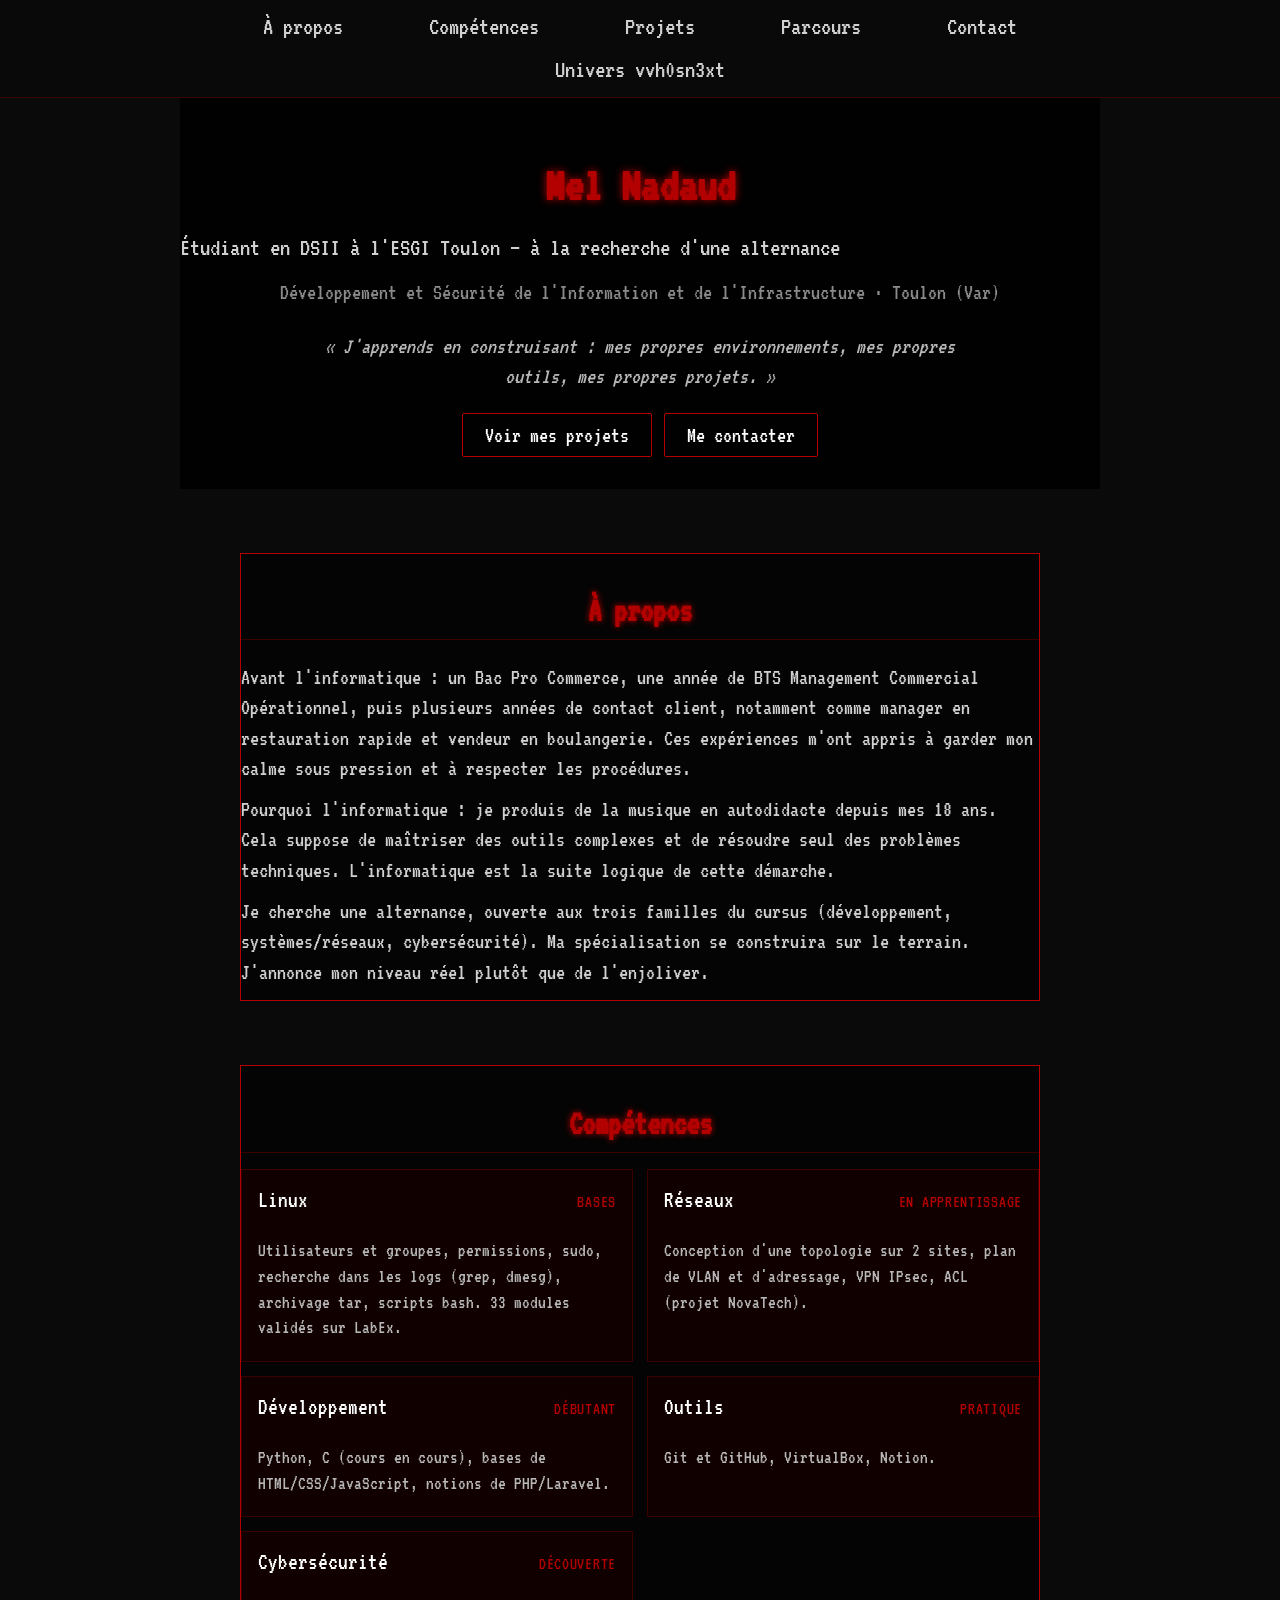
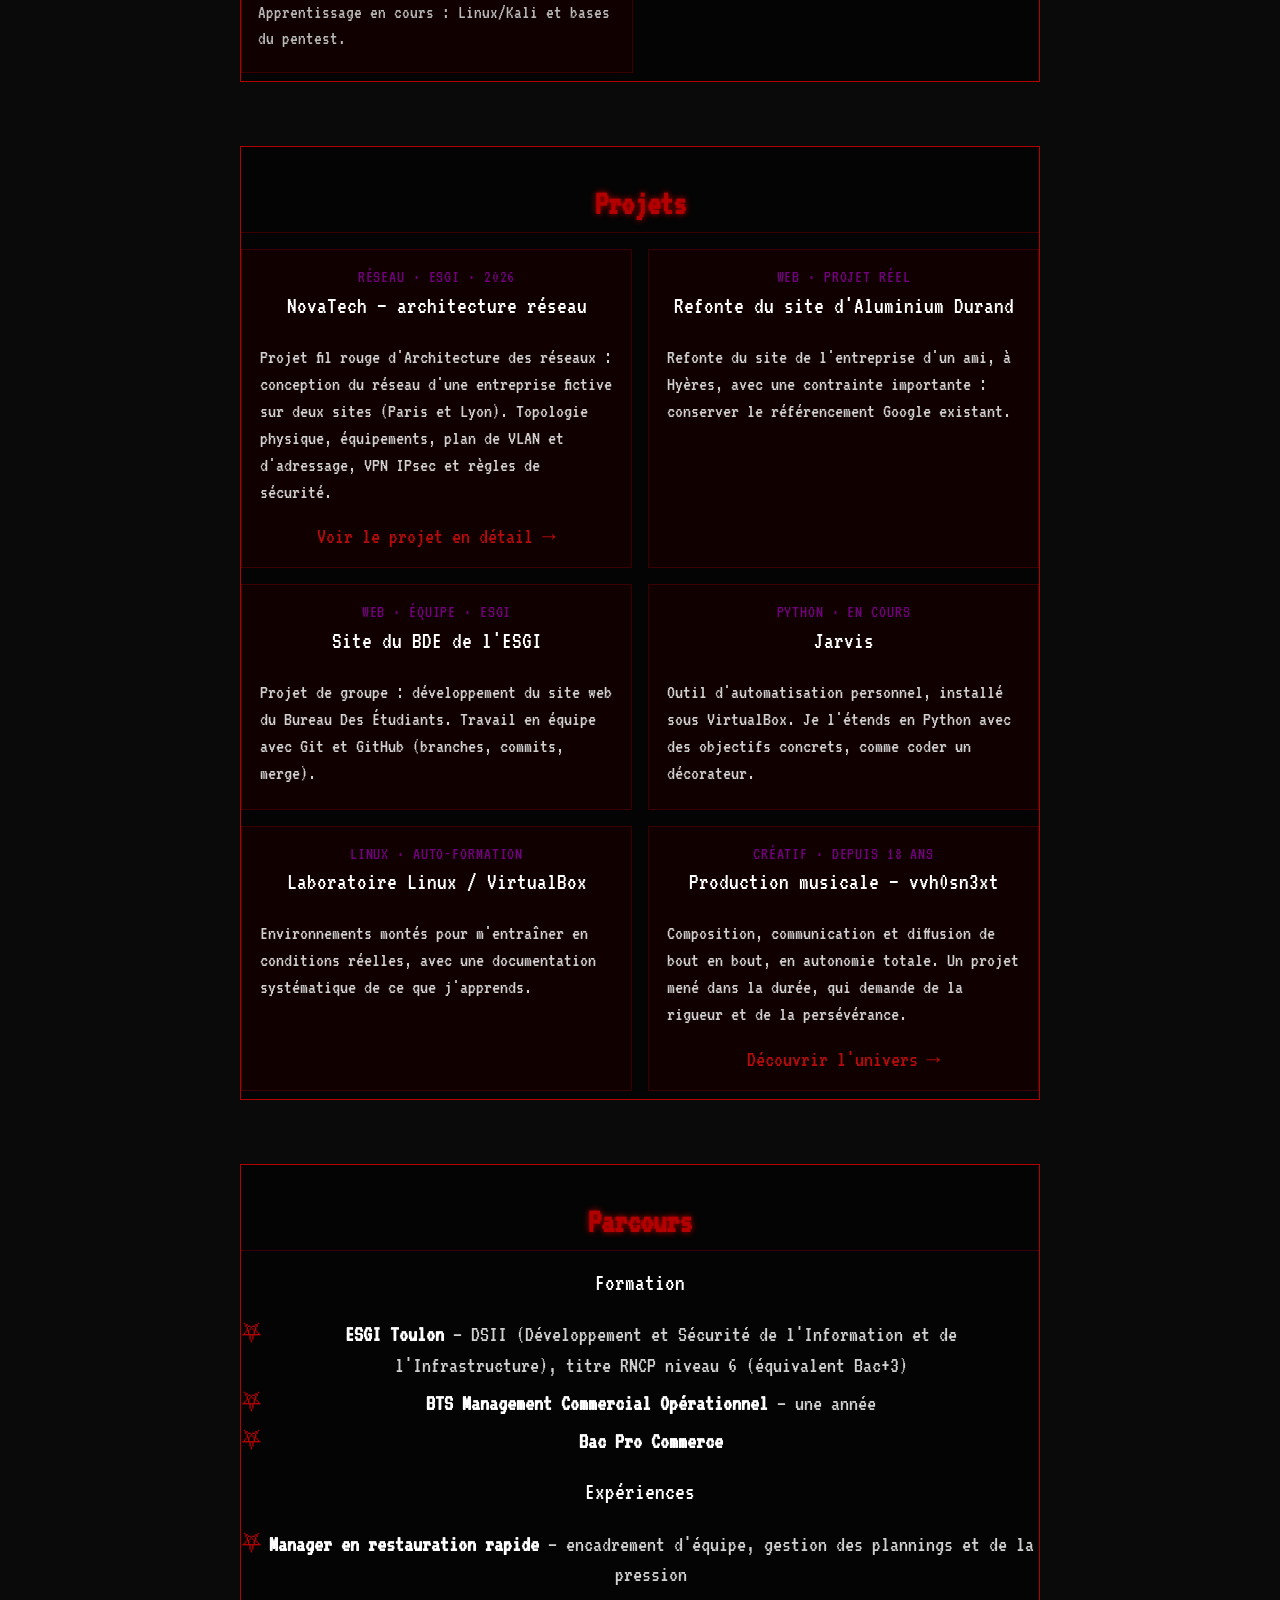
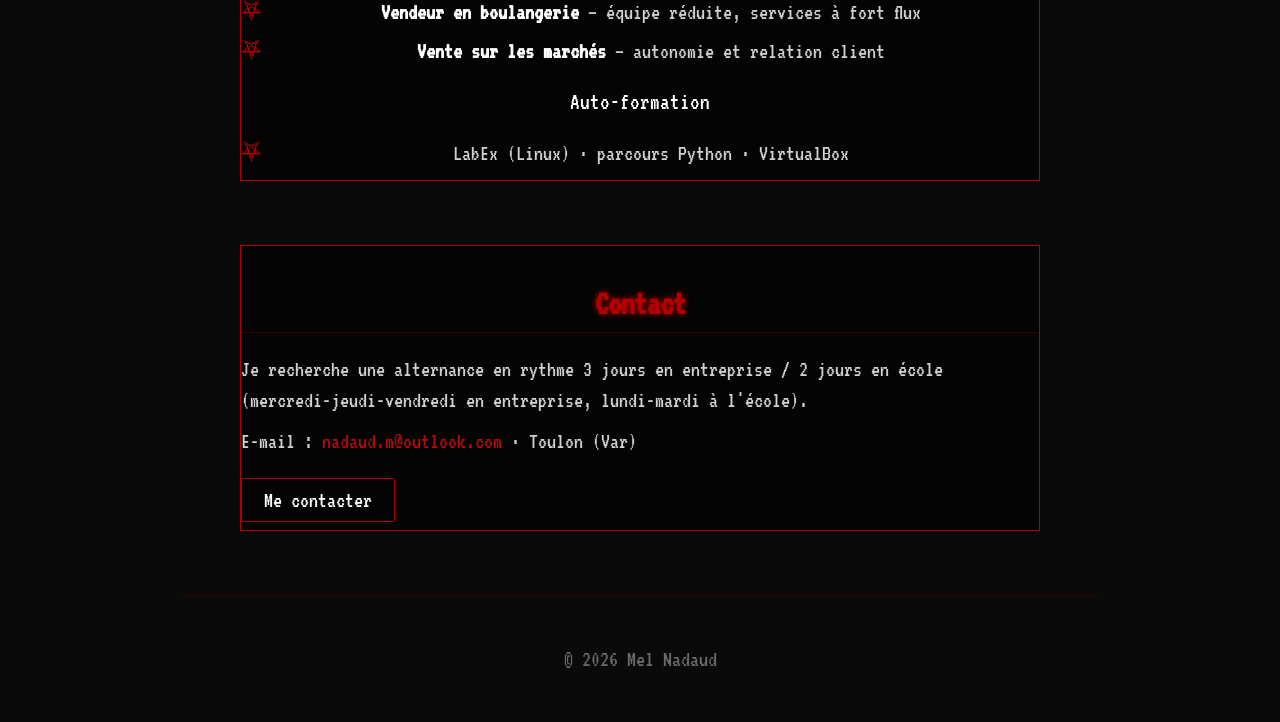
==== index.html @ e00cdc6e "Initialisation du portfolio" ====
<!DOCTYPE html>
<html lang="fr">
<head>
  <meta charset="UTF-8">
  <meta name="viewport" content="width=device-width, initial-scale=1.0">
  <title>Mel Nadaud — Portfolio</title>
  <link rel="stylesheet" href="css/style.css">
  <style>
    html { scroll-behavior: smooth; }
    body { line-height: 1.35; }
    .wrap { max-width: 960px; margin: 0 auto; padding: 0 20px; }

    /* Le style global met les <p> en noir : on le corrige pour cette page */
    .wrap p { color: #d0d0d0; text-align: left; padding: .35rem 0; text-shadow: none; }

    nav { position: sticky; top: 0; z-index: 10; background: rgba(10,10,10,.92); border-bottom: 1px solid #3a0000; }
    nav .wrap { display: flex; flex-wrap: wrap; gap: 8px 22px; justify-content: center; padding: 10px 20px; }
    nav a { color: #d0d0d0; }
    nav a:hover { color: #b30000; }

    header.hero { text-align: center; padding: 3.5rem 0 2rem; }
    header.hero h1 { font-size: 3rem; padding: 0; }
    .titre { color: #fff; font-size: 1.6rem; margin-top: .4rem; }
    .accroche { color: #b8b8b8 !important; font-style: italic; text-align: center !important; max-width: 640px; margin: .8rem auto 0; }
    .contact-line { text-align: center !important; color: #8a8a8a !important; }
    .btns { display: flex; gap: 12px; justify-content: center; flex-wrap: wrap; margin-top: 1rem; }
    .btn { display: inline-block; border: 1px solid #b30000; color: #fff; padding: 6px 22px; border-radius: 2px; }
    .btn:hover { background: #b30000; color: #fff; }

    section { padding: 2.2rem 0 .5rem; }
    h2 { color: #b30000; text-shadow: 0 0 6px #b30000; border-bottom: 1px solid #3a0000; padding-bottom: .3rem; margin-bottom: 1rem; }
    h3 { color: #fff; font-weight: normal; font-size: 1.5rem; }
    strong { color: #fff; }

    .skills { display: grid; grid-template-columns: repeat(auto-fit, minmax(270px, 1fr)); gap: 14px; }
    .skill { border: 1px solid #3a0000; background: #110000; padding: 14px 16px; }
    .skill h3 { display: flex; justify-content: space-between; gap: 10px; align-items: baseline; }
    .level { color: #b30000; font-size: 1.1rem; letter-spacing: .04em; text-transform: uppercase; white-space: nowrap; }
    .skill p { font-size: 1.2rem; color: #b8b8b8 !important; }

    .projects { display: grid; grid-template-columns: repeat(auto-fit, minmax(290px, 1fr)); gap: 16px; }
    .card { border: 1px solid #3a0000; background: #110000; padding: 16px 18px; display: flex; flex-direction: column; }
    .card .tag { color: #720081; font-size: 1.1rem; text-transform: uppercase; letter-spacing: .05em; }
    .card p { font-size: 1.25rem; }
    .card .more { margin-top: auto; padding-top: .6rem; }
    .card.featured { grid-column: 1 / -1; }
    .card.featured img { width: 100%; height: auto; margin: .8rem 0 .2rem; background: #fff; border: 1px solid #3a0000; }

    .timeline p { padding: .25rem 0; }
    .timeline .when { color: #b30000; }
    ul.plain { list-style: none; padding: 0; }
    ul.plain li { padding: .25rem 0 .25rem 1.4rem; position: relative; }
    ul.plain li::before { content: "⛧"; color: #b30000; position: absolute; left: 0; }

    footer { text-align: center; padding: 3rem 0; color: #6a6a6a; border-top: 1px solid #3a0000; margin-top: 3rem; }
    @media (max-width: 600px) { header.hero h1 { font-size: 2.2rem; } .titre { font-size: 1.3rem; } }
  </style>
</head>
<body>

  <nav>
    <div class="wrap">
      <a href="#apropos">À propos</a>
      <a href="#competences">Compétences</a>
      <a href="#projets">Projets</a>
      <a href="#parcours">Parcours</a>
      <a href="#contact">Contact</a>
      <a href="https://sp3tsn4zz.github.io/another-lie/" target="_blank" rel="noopener">Univers vvh0sn3xt</a>
    </div>
  </nav>

  <div class="wrap">

    <header class="hero">
      <h1>Mel Nadaud</h1>
      <p class="titre">Étudiant en DSII à l'ESGI Toulon — à la recherche d'une alternance</p>
      <p class="contact-line">Développement et Sécurité de l'Information et de l'Infrastructure · Toulon (Var)</p>
      <p class="accroche">« J'apprends en construisant : mes propres environnements, mes propres outils, mes propres projets. »</p>
      <div class="btns">
        <a class="btn" href="#projets">Voir mes projets</a>
        <a class="btn" href="mailto:nadaud.m@outlook.com">Me contacter</a>
      </div>
    </header>

    <section id="apropos">
      <h2>À propos</h2>
      <p>Avant l'informatique : un Bac Pro Commerce, une année de BTS Management Commercial Opérationnel, puis plusieurs années de contact client, notamment comme manager en restauration rapide et vendeur en boulangerie. Ces expériences m'ont appris à garder mon calme sous pression et à respecter les procédures.</p>
      <p>Pourquoi l'informatique : je produis de la musique en autodidacte depuis mes 18 ans. Cela suppose de maîtriser des outils complexes et de résoudre seul des problèmes techniques. L'informatique est la suite logique de cette démarche.</p>
      <p>Je cherche une alternance, ouverte aux trois familles du cursus (développement, systèmes/réseaux, cybersécurité). Ma spécialisation se construira sur le terrain. J'annonce mon niveau réel plutôt que de l'enjoliver.</p>
    </section>

    <section id="competences">
      <h2>Compétences</h2>
      <div class="skills">
        <div class="skill">
          <h3>Linux <span class="level">Bases</span></h3>
          <p>Utilisateurs et groupes, permissions, sudo, recherche dans les logs (grep, dmesg), archivage tar, scripts bash. 33 modules validés sur LabEx.</p>
        </div>
        <div class="skill">
          <h3>Réseaux <span class="level">En apprentissage</span></h3>
          <p>Conception d'une topologie sur 2 sites, plan de VLAN et d'adressage, VPN IPsec, ACL (projet NovaTech).</p>
        </div>
        <div class="skill">
          <h3>Développement <span class="level">Débutant</span></h3>
          <p>Python, C (cours en cours), bases de HTML/CSS/JavaScript, notions de PHP/Laravel.</p>
        </div>
        <div class="skill">
          <h3>Outils <span class="level">Pratique</span></h3>
          <p>Git et GitHub, VirtualBox, Notion.</p>
        </div>
        <div class="skill">
          <h3>Cybersécurité <span class="level">Découverte</span></h3>
          <p>Apprentissage en cours : Linux/Kali et bases du pentest.</p>
        </div>
      </div>
    </section>

    <section id="projets">
      <h2>Projets</h2>
      <div class="projects">

        <article class="card">
          <span class="tag">Réseau · ESGI · 2026</span>
          <h3>NovaTech — architecture réseau</h3>
          <p>Projet fil rouge d'Architecture des réseaux : conception du réseau d'une entreprise fictive sur deux sites (Paris et Lyon). Topologie physique, équipements, plan de VLAN et d'adressage, VPN IPsec et règles de sécurité.</p>
          <a class="more" href="projet1.html">Voir le projet en détail →</a>
        </article>

        <article class="card">
          <span class="tag">Web · Projet réel</span>
          <h3>Refonte du site d'Aluminium Durand</h3>
          <p>Refonte du site de l'entreprise d'un ami, à Hyères, avec une contrainte importante : conserver le référencement Google existant.</p>
        </article>

        <article class="card">
          <span class="tag">Web · Équipe · ESGI</span>
          <h3>Site du BDE de l'ESGI</h3>
          <p>Projet de groupe : développement du site web du Bureau Des Étudiants. Travail en équipe avec Git et GitHub (branches, commits, merge).</p>
        </article>

        <article class="card">
          <span class="tag">Python · En cours</span>
          <h3>Jarvis</h3>
          <p>Outil d'automatisation personnel, installé sous VirtualBox. Je l'étends en Python avec des objectifs concrets, comme coder un décorateur.</p>
        </article>

        <article class="card">
          <span class="tag">Linux · Auto-formation</span>
          <h3>Laboratoire Linux / VirtualBox</h3>
          <p>Environnements montés pour m'entraîner en conditions réelles, avec une documentation systématique de ce que j'apprends.</p>
        </article>

        <article class="card">
          <span class="tag">Créatif · Depuis 18 ans</span>
          <h3>Production musicale — vvh0sn3xt</h3>
          <p>Composition, communication et diffusion de bout en bout, en autonomie totale. Un projet mené dans la durée, qui demande de la rigueur et de la persévérance.</p>
          <a class="more" href="https://sp3tsn4zz.github.io/another-lie/" target="_blank" rel="noopener">Découvrir l'univers →</a>
        </article>

      </div>
    </section>

    <section id="parcours" class="timeline">
      <h2>Parcours</h2>
      <h3>Formation</h3>
      <ul class="plain">
        <li><strong>ESGI Toulon</strong> — DSII (Développement et Sécurité de l'Information et de l'Infrastructure), titre RNCP niveau 6 (équivalent Bac+3)</li>
        <li><strong>BTS Management Commercial Opérationnel</strong> — une année</li>
        <li><strong>Bac Pro Commerce</strong></li>
      </ul>
      <h3 style="margin-top:1rem">Expériences</h3>
      <ul class="plain">
        <li><strong>Manager en restauration rapide</strong> — encadrement d'équipe, gestion des plannings et de la pression</li>
        <li><strong>Vendeur en boulangerie</strong> — équipe réduite, services à fort flux</li>
        <li><strong>Vente sur les marchés</strong> — autonomie et relation client</li>
      </ul>
      <h3 style="margin-top:1rem">Auto-formation</h3>
      <ul class="plain">
        <li>LabEx (Linux) · parcours Python · VirtualBox</li>
      </ul>
    </section>

    <section id="contact">
      <h2>Contact</h2>
      <p>Je recherche une alternance en rythme 3 jours en entreprise / 2 jours en école (mercredi-jeudi-vendredi en entreprise, lundi-mardi à l'école).</p>
      <p>E-mail : <a href="mailto:nadaud.m@outlook.com">nadaud.m@outlook.com</a> · Toulon (Var)</p>
      <div class="btns" style="justify-content:flex-start">
        <a class="btn" href="mailto:nadaud.m@outlook.com?subject=Alternance%20-%20Mel%20Nadaud">Me contacter</a>
      </div>
    </section>

    <footer>© 2026 Mel Nadaud</footer>
  </div>

</body>
</html>
---- css/style.css ----
@import url('https://fonts.googleapis.com/css2?family=VT323&display=swap');

/* EN-TÊTE : collé en haut, menu sur une ligne */
header {
  background-color: rgba(0, 0, 0, 0.95);
  padding: 1rem;
  text-align: center;
}

nav a {
  margin: 0 1rem;
  font-size: 1.6rem;
}

/* SECTIONS : centrées, espacées, fond sombre pour la lisibilité */
section {
  max-width: 800px;
  margin: 4rem auto;
  padding: 2rem;
  background-color: rgba(0, 0, 0, 0.6);
  border: 1px solid #b30000;
  text-align: center;
}

h2 {
  color: #b30000;
  margin-bottom: 1rem;
}

h3 {
  color: #b30000;
  margin-bottom: 1rem;
}

/* TABLEAU DES BEATS */
table {
  width: 100%;
  border-collapse: collapse;
}

th, td {
  padding: 0.5rem;
  border-bottom: 1px solid #b30000;
}

/* LIENS : un par ligne */
#liens a {
  display: block;
  margin: 0.5rem 0;
}

footer {
  text-align: center;
  padding: 2rem;
}

/* LIENS DU MENU */
nav a {
  position: relative;
  display: inline-block;
  margin: 0 2rem;
  font-size: 1.6rem;
}

/* Les deux pentacles, cachés par défaut */
nav a::before,
nav a::after {
  content: "⛧";
  position: absolute;
  top: 50%;
  transform: translateY(-50%);
  color: #b30000;
  opacity: 0;
  transition: opacity 0.2s;
}

nav a::before { left: -1.5rem; }
nav a::after  { right: -1.5rem; }

/* Au survol : glitch sur le texte */
nav a:hover {
  color: #b30000;
  animation: glitch 0.3s infinite;
}

/* Au survol : les pentacles apparaissent et tremblent */
nav a:hover::before,
nav a:hover::after {
  opacity: 1;
  animation: glitch-pentacle 0.4s infinite;
}

@keyframes glitch {
  0%   { text-shadow:  2px  0   #b30000, -2px  0   #000303; transform: translate(0, 0); }
  25%  { text-shadow: -2px -1px #b30000,  2px  1px #000000; transform: translate(-1px, 1px); }
  50%  { text-shadow:  1px  2px #b30000, -1px -2px #000505; transform: translate(1px, -1px); }
  75%  { text-shadow: -1px  0   #b30000,  1px  0   #000202; transform: translate(-1px, 0); }
  100% { text-shadow:  2px  0   #b30000, -2px  0   #000505; transform: translate(0, 0); }
}

@keyframes glitch-pentacle {
  0%, 100% { transform: translateY(-50%) rotate(0deg) scale(1); }
  33%      { transform: translateY(-50%) rotate(-10deg) scale(1.2); }
  66%      { transform: translateY(-50%) rotate(8deg) scale(0.9); }
}

* {
  margin: 0;
  padding: 0;
  box-sizing: border-box;
}

title {
  margin-top: 10rem;
  margin-left: 3rem;
}

body {
  background-color: #0a0a0a;
  color: #d0d0d0;
  font-family: 'VT323', monospace;
  font-size: 1.4rem;
}

h1 {
  color: #b30000;
  text-align: center;
  padding: 2rem 0;
  text-shadow: 0 0 8px #b30000;
}

a {
  color: #b40c0c;
  text-decoration: none;
}

a:hover {
  color: #b30000;
}

video {
position: fixed; 
top: 00;
left: 00;
width: 100vw;
z-index: -1;
}

p  {
  color: #000000;
  text-align: center;
  padding: 2rem 0;
  text-shadow: 0 0 8px #ad0101;
}

.glitch-link {
  position: relative;
  color: #fff;
  text-decoration: none;
  display: inline-block;
}

.glitch-link::before,
.glitch-link::after {
  content: attr(data-text);
  position: absolute;
  top: 0;
  left: 0;
  width: 100%;
  height: 100%;
  opacity: 0;
}

.glitch-link:hover::before,
.glitch-link:hover::after {
  opacity: 1;
}

.glitch-link:hover::before {
  color: #c20202;
  animation: glitch-top 0.4s infinite linear alternate-reverse;
  clip-path: polygon(0 0, 100% 0, 100% 45%, 0 45%);
}

.glitch-link:hover::after {
  color: #000000;
  animation: glitch-bottom 0.15s infinite linear alternate-reverse;
  clip-path: polygon(0 55%, 100% 55%, 100% 100%, 0 100%);
}

@keyframes glitch-top {
  0%   { transform: translate(0, 0); }
  20%  { transform: translate(-6px, -3px); }
  40%  { transform: translate(2px, 1px); }
  60%  { transform: translate(-3px, 4px); }
  80%  { transform: translate(1px, -1px); }
  100% { transform: translate(0, 0); }
}

@keyframes glitch-bottom {
  0%   { transform: translate(0, 0); }
  20%  { transform: translate(2px, 1px); }
  40%  { transform: translate(-6px, -3px); }
  60%  { transform: translate(1px, -1px); }
  80%  { transform: translate(-7px, 5px); }
  100% { transform: translate(0, 0); }
}

.portfolio-grid {
  display: grid;
  grid-template-columns: repeat(auto-fit, minmax(280px, 1fr));
  gap: 24px;
  padding: 40px 20px;
}

.portfolio-item {
  position: relative;
  display: block;
  overflow: hidden;
  border-radius: 4px;
  text-decoration: none;
}

.portfolio-item img {
  width: 100%;
  height: 100%;
  object-fit: cover;
  display: block;
  transition: transform 0.4s ease;
}

.portfolio-item:hover img {
  transform: scale(1.08);
}

.portfolio-overlay {
  position: absolute;
  bottom: 0;
  left: 0;
  width: 100%;
  padding: 16px;
  background: linear-gradient(to top, rgba(0,0,0,0.85), transparent);
  color: #fff;
  opacity: 0;
  transition: opacity 0.3s ease;
}

.portfolio-item:hover .portfolio-overlay {
  opacity: 1;
}

.portfolio-overlay h3 {
  margin: 0;
  font-size: 1.1rem;
}

.portfolio-overlay p {
  margin: 4px 0 0;
  font-size: 0.85rem;
  opacity: 0.8;
}

/* ÉCRAN D'ACCÈS : couvre tout le site */
#porte {
  position: fixed;
  inset: 0;
  z-index: 100;
  background-color: #050505;
  display: flex;
  flex-direction: column;
  justify-content: center;
  align-items: center;
  gap: 1rem;
}

#porte input,
#porte button {
  font-family: inherit;
  font-size: 1.4rem;
  padding: 0.5rem 1rem;
  margin: 0.3rem;
  background-color: #000;
  color: #d0d0d0;
  border: 1px solid #b30000;
}

#porte button:hover {
  background-color: #b30000;
  color: #000;
  cursor: pointer;
}

#erreur {
  color: #b30000;
}

/* Classe générique pour cacher un élément */
.cache {
  display: none !important;
}

/* Lignes de balayage façon vieil écran */
#porte::after {
  content: "";
  position: absolute;
  inset: 0;
  pointer-events: none;
  background: repeating-linear-gradient(
    to bottom,
    rgba(0, 0, 0, 0) 0px,
    rgba(0, 0, 0, 0) 2px,
    rgba(0, 0, 0, 0.35) 3px
  );
}

#boot,
#login {
  width: 90%;
  max-width: 600px;
  text-align: center;
}

/* Lignes de litanie */
#boot-texte p {
  color: #5dccee;
  text-align: left;
  padding: 0.2rem 0;
  text-shadow: inherit;
}

/* Barre de chargement */
.barre {
  width: 100%;
  height: 1.2rem;
  margin-top: 1rem;
  border: 1px solid #b30000;
}

#barre-remplie {
  width: 0%;
  height: 100%;
  background-color: #b30000;
  box-shadow: 0 0 10px #b30000;
  transition: width 0.1s linear;
}

#boot-pourcent,
#erreur {
  color: #b30000;
  padding: 0.5rem 0;
}

/* COULEURS DES STATUTS */
.rouge  { color: #ff1a1a; text-shadow: 0 0 6px #ff1a1a; }
.jaune  { color: #ffd000; text-shadow: 0 0 6px #ffd000; }
.orange { color: #ff7b00; text-shadow: 0 0 6px #ff7b00; }

#boot-texte p.alerte {
  color: #ff1a1a;
  animation: clignote 0.5s steps(2) infinite;
}

@keyframes clignote {
  50% { opacity: 0; }
}

/* Gros glitch avant le formulaire */
#porte.glitch-fort {
  animation: glitch-fort 0.4s steps(4);
}

@keyframes glitch-fort {
  0%   { transform: none; }
  25%  { transform: translate(-12px, 3px) skewX(12deg); filter: hue-rotate(90deg); }
  50%  { transform: translate(10px, -3px); filter: invert(1); }
  75%  { transform: translate(-5px, 0) skewX(-6deg); filter: none; }
  100% { transform: none; }
}
/* ===== LOGO ANIMÉ AVEC GLITCH ===== */
.logo-glitch {
  position: relative;
  width: 180px;
  height: 180px;
  margin: 0 auto 1.5rem;
}

.logo-calque {
  position: absolute;
  inset: 0;
  width: 100%;
  height: 100%;
  object-fit: contain;
}

.logo-calque:first-child {
  filter: drop-shadow(0 0 12px #b30000);
}

.logo-rouge {
  filter: drop-shadow(-6px 0 #ff0000);
  mix-blend-mode: screen;
  animation: tranche-1 1.2s steps(1) infinite;
}

.logo-cyan {
  filter: drop-shadow(6px 0 #00ffff);
  mix-blend-mode: screen;
  animation: tranche-2 0.9s steps(1) infinite;
}

@keyframes tranche-1 {
  0%   { clip-path: inset(10% 0 80% 0); transform: translateX(-12px); }
  20%  { clip-path: inset(45% 0 40% 0); transform: translateX(10px); }
  40%  { clip-path: inset(70% 0 15% 0); transform: translateX(-6px); }
  60%  { clip-path: inset(0 0 100% 0);  transform: none; }
  80%  { clip-path: inset(30% 0 55% 0); transform: translateX(14px); }
  100% { clip-path: inset(85% 0 5% 0);  transform: translateX(-4px); }
}

@keyframes tranche-2 {
  0%   { clip-path: inset(60% 0 25% 0); transform: translateX(10px); }
  25%  { clip-path: inset(5% 0 85% 0);  transform: translateX(-14px); }
  50%  { clip-path: inset(0 0 100% 0);  transform: none; }
  75%  { clip-path: inset(35% 0 45% 0); transform: translateX(8px); }
  100% { clip-path: inset(75% 0 10% 0); transform: translateX(-10px); }
}

/* ===== GLITCH DE L'ÉCRAN ===== */
#boot,
#login {
  text-shadow: 3px 0 rgba(255, 0, 0, 0.8), -3px 0 rgba(16, 177, 218, 0.6);
}

#boot.saut,
#login.saut {
  animation: saut 0.2s steps(4);
}

@keyframes saut {
  0%   { transform: translate(-15px, 3px) skewX(-15deg); clip-path: inset(0 0 60% 0); filter: hue-rotate(90deg); }
  25%  { transform: translate(12px, -2px); clip-path: inset(40% 0 20% 0); filter: invert(1); }
  50%  { transform: translate(-8px, 0) skewX(10deg); clip-path: inset(70% 0 0 0); filter: none; }
  75%  { transform: translate(5px, 2px); clip-path: inset(20% 0 50% 0); }
  100% { transform: none; clip-path: none; }
}

.bloc-glitch {
  position: absolute;
  pointer-events: none;
  mix-blend-mode: difference;
}
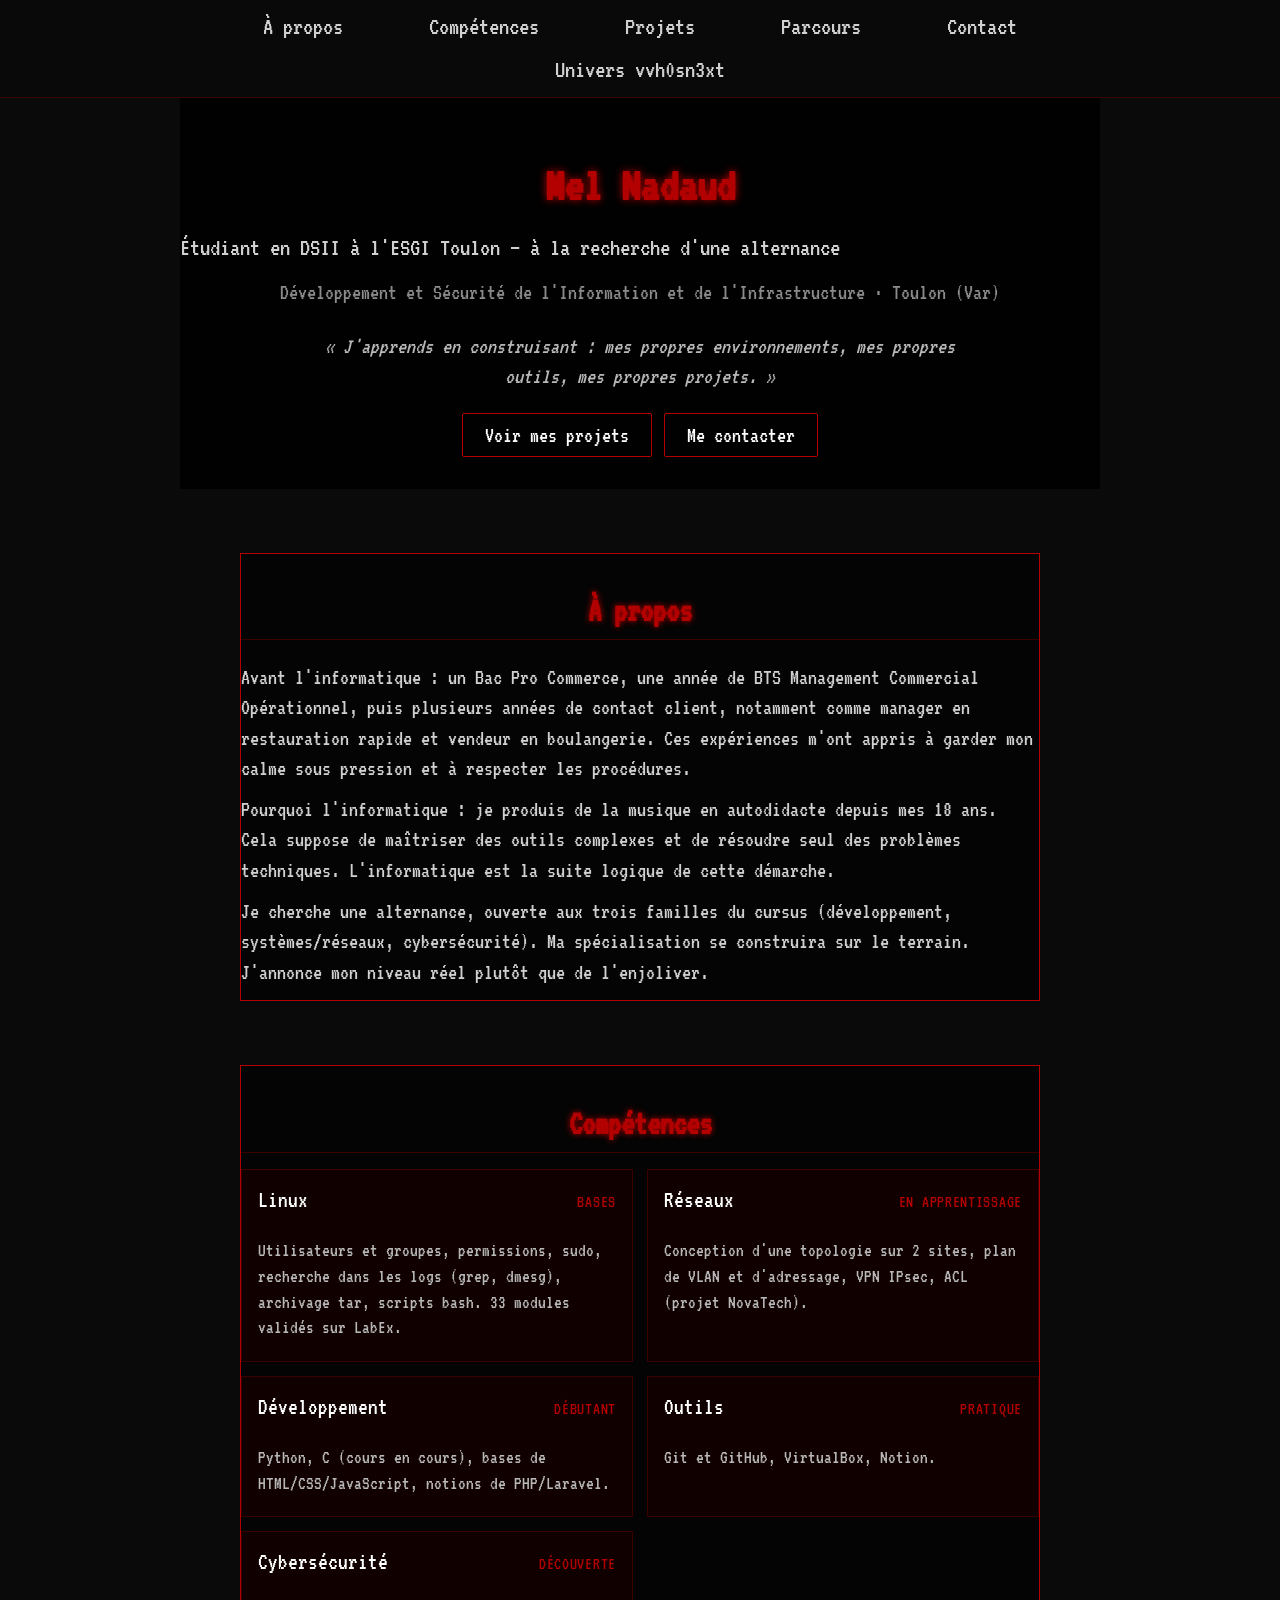
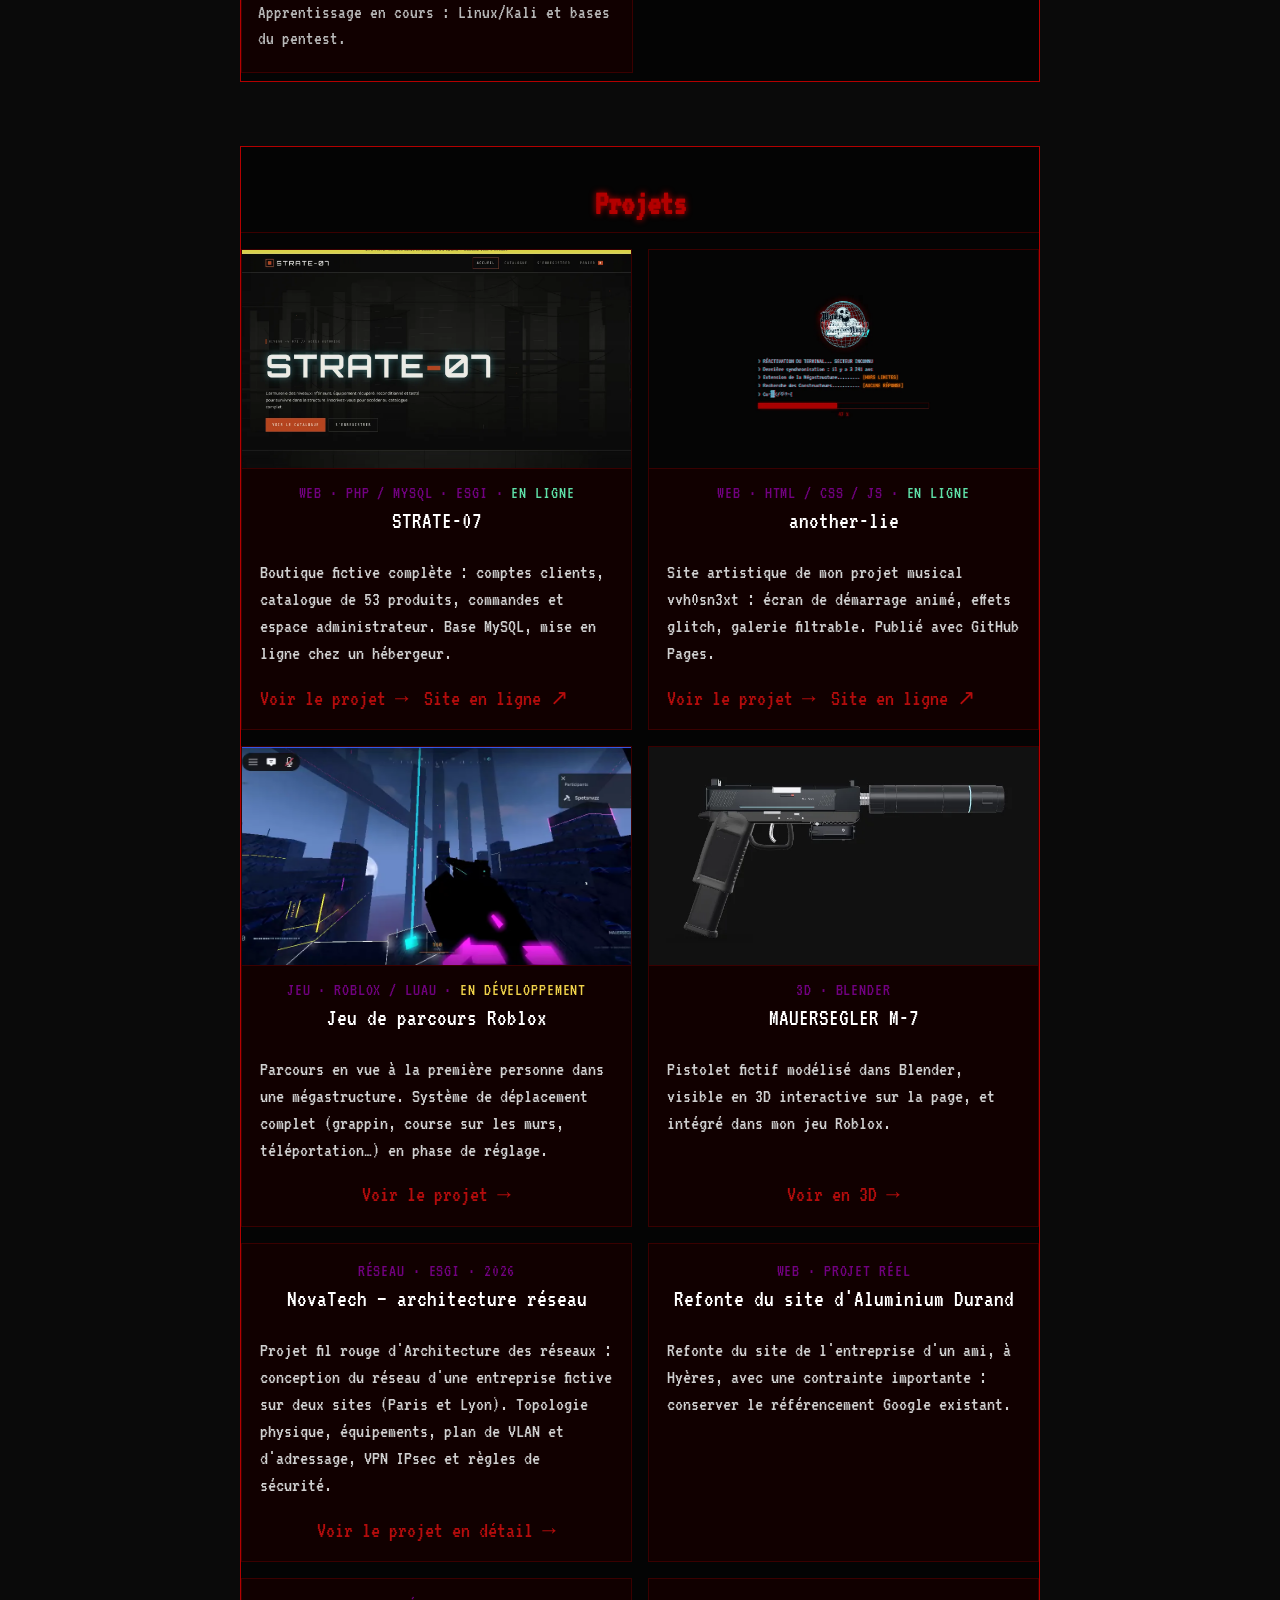
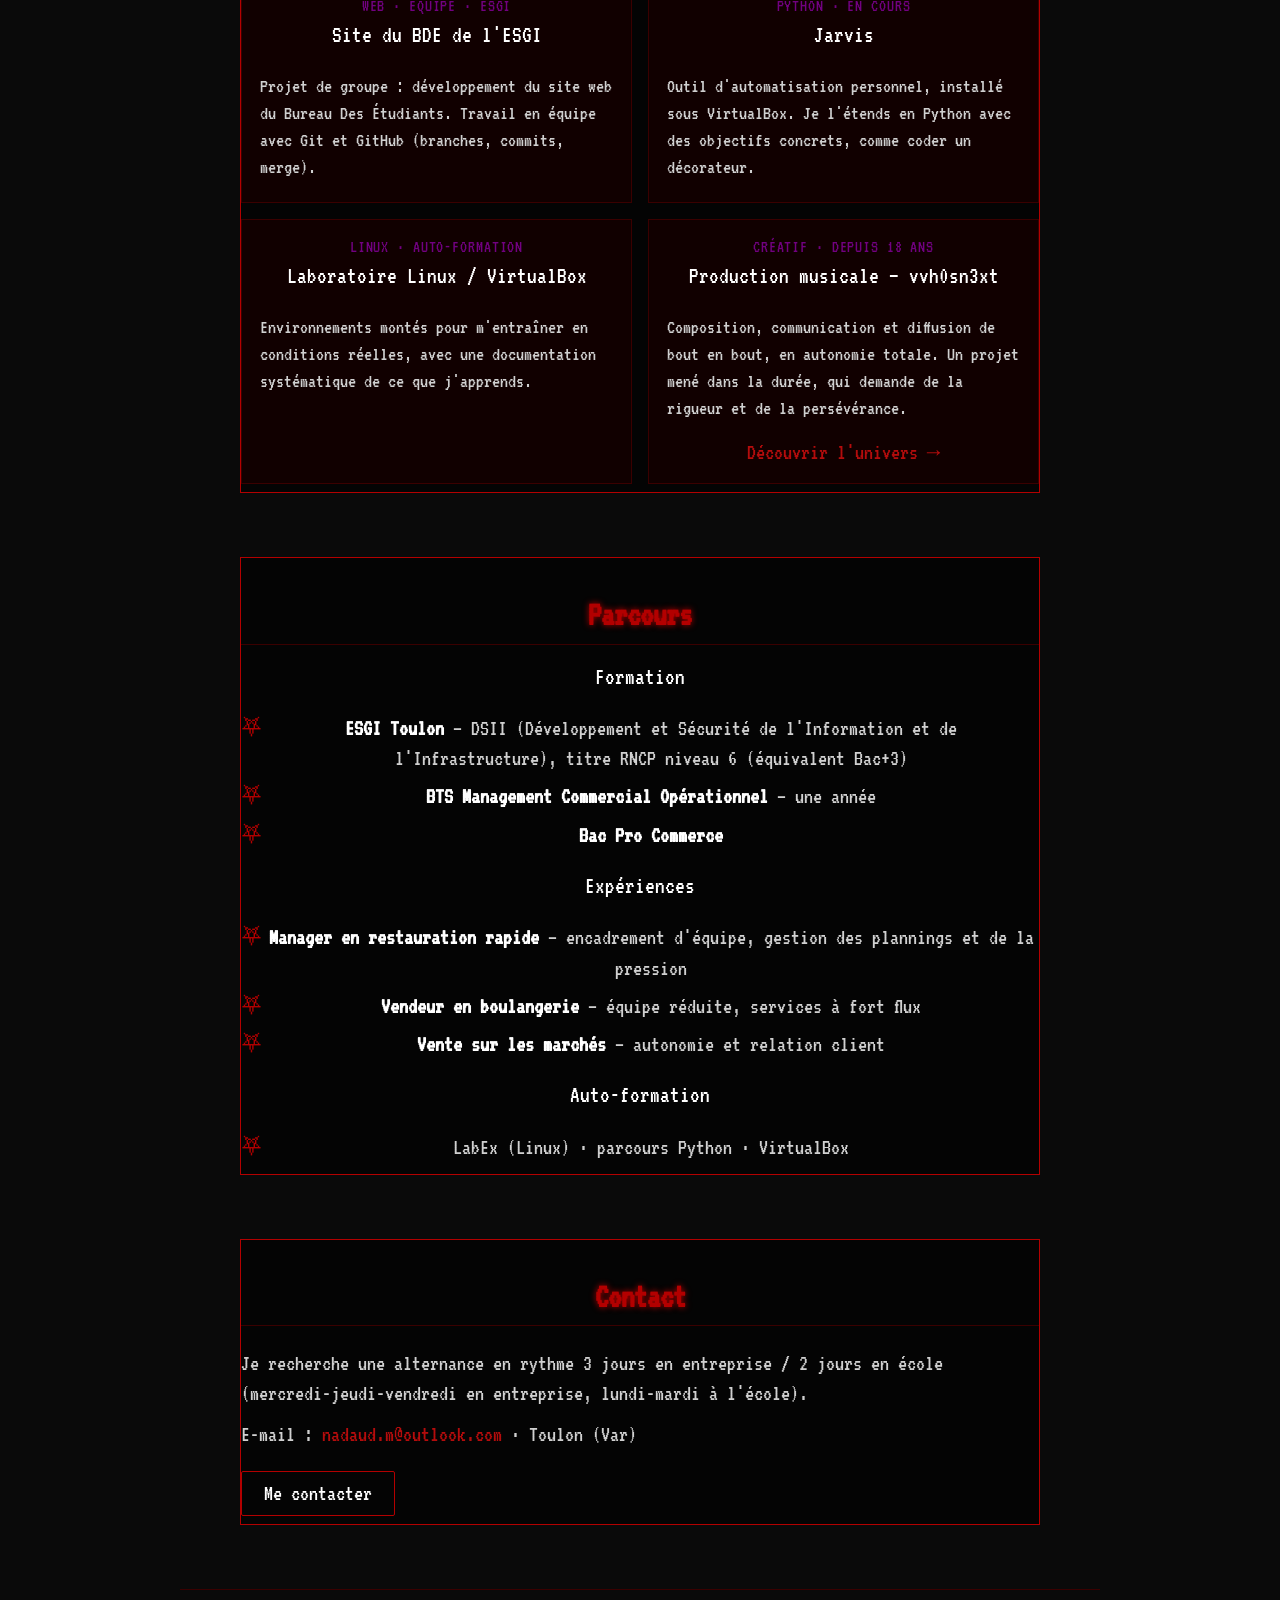
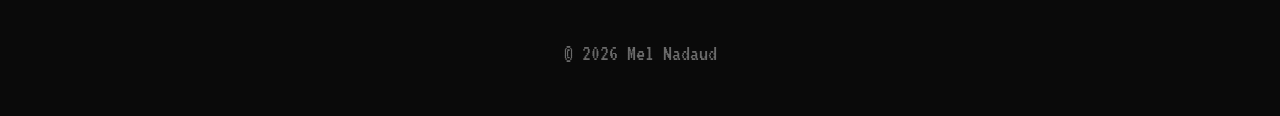
==== commit f3b0463a: "Pages projets : STRATE-07, another-lie, MAUERSEGLER M-7, jeu Roblox" ====
--- a/index.html
+++ b/index.html
@@ -45,6 +45,12 @@
     .card .more { margin-top: auto; padding-top: .6rem; }
     .card.featured { grid-column: 1 / -1; }
     .card.featured img { width: 100%; height: auto; margin: .8rem 0 .2rem; background: #fff; border: 1px solid #3a0000; }
+    .card .thumb { display: block; margin: -16px -18px .8rem; border-bottom: 1px solid #3a0000; overflow: hidden; aspect-ratio: 16 / 9; background: #0a0a0a; }
+    .card .thumb img { width: 100%; height: 100%; object-fit: cover; display: block; transition: transform .4s ease; }
+    .card:hover .thumb img { transform: scale(1.05); }
+    .card .statut { color: #f0d24a; }
+    .card .statut.ligne { color: #5fe0a8; }
+    .card .liens { display: flex; flex-wrap: wrap; gap: 6px 16px; margin-top: auto; padding-top: .6rem; }
 
     .timeline p { padding: .25rem 0; }
     .timeline .when { color: #b30000; }
@@ -120,6 +126,44 @@
       <div class="projects">
 
         <article class="card">
+          <a class="thumb" href="strate07.html"><img src="img/strate07-accueil.webp" alt="Aperçu du site STRATE-07" loading="lazy"></a>
+          <span class="tag">Web · PHP / MySQL · ESGI · <span class="statut ligne">En ligne</span></span>
+          <h3>STRATE-07</h3>
+          <p>Boutique fictive complète : comptes clients, catalogue de 53 produits, commandes et espace administrateur. Base MySQL, mise en ligne chez un hébergeur.</p>
+          <div class="liens">
+            <a href="strate07.html">Voir le projet →</a>
+            <a href="https://strate07.alwaysdata.net" target="_blank" rel="noopener">Site en ligne ↗</a>
+          </div>
+        </article>
+
+        <article class="card">
+          <a class="thumb" href="another-lie.html"><img src="img/anotherlie-demarrage.webp" alt="Aperçu du site another-lie" loading="lazy"></a>
+          <span class="tag">Web · HTML / CSS / JS · <span class="statut ligne">En ligne</span></span>
+          <h3>another-lie</h3>
+          <p>Site artistique de mon projet musical vvh0sn3xt : écran de démarrage animé, effets glitch, galerie filtrable. Publié avec GitHub Pages.</p>
+          <div class="liens">
+            <a href="another-lie.html">Voir le projet →</a>
+            <a href="https://sp3tsn4zz.github.io/another-lie/" target="_blank" rel="noopener">Site en ligne ↗</a>
+          </div>
+        </article>
+
+        <article class="card">
+          <a class="thumb" href="jeu-roblox.html"><img src="img/roblox-megastructure.webp" alt="Aperçu du jeu Roblox" loading="lazy"></a>
+          <span class="tag">Jeu · Roblox / Luau · <span class="statut">En développement</span></span>
+          <h3>Jeu de parcours Roblox</h3>
+          <p>Parcours en vue à la première personne dans une mégastructure. Système de déplacement complet (grappin, course sur les murs, téléportation…) en phase de réglage.</p>
+          <a class="more" href="jeu-roblox.html">Voir le projet →</a>
+        </article>
+
+        <article class="card">
+          <a class="thumb" href="mauersegler-m7.html"><img src="img/mauersegler-m7-apercu.webp" alt="Aperçu du modèle 3D MAUERSEGLER M-7" loading="lazy"></a>
+          <span class="tag">3D · Blender</span>
+          <h3>MAUERSEGLER M-7</h3>
+          <p>Pistolet fictif modélisé dans Blender, visible en 3D interactive sur la page, et intégré dans mon jeu Roblox.</p>
+          <a class="more" href="mauersegler-m7.html">Voir en 3D →</a>
+        </article>
+
+        <article class="card">
           <span class="tag">Réseau · ESGI · 2026</span>
           <h3>NovaTech — architecture réseau</h3>
           <p>Projet fil rouge d'Architecture des réseaux : conception du réseau d'une entreprise fictive sur deux sites (Paris et Lyon). Topologie physique, équipements, plan de VLAN et d'adressage, VPN IPsec et règles de sécurité.</p>
@@ -154,7 +198,7 @@
           <span class="tag">Créatif · Depuis 18 ans</span>
           <h3>Production musicale — vvh0sn3xt</h3>
           <p>Composition, communication et diffusion de bout en bout, en autonomie totale. Un projet mené dans la durée, qui demande de la rigueur et de la persévérance.</p>
-          <a class="more" href="https://sp3tsn4zz.github.io/another-lie/" target="_blank" rel="noopener">Découvrir l'univers →</a>
+          <a class="more" href="another-lie.html">Découvrir l'univers →</a>
         </article>
 
       </div>
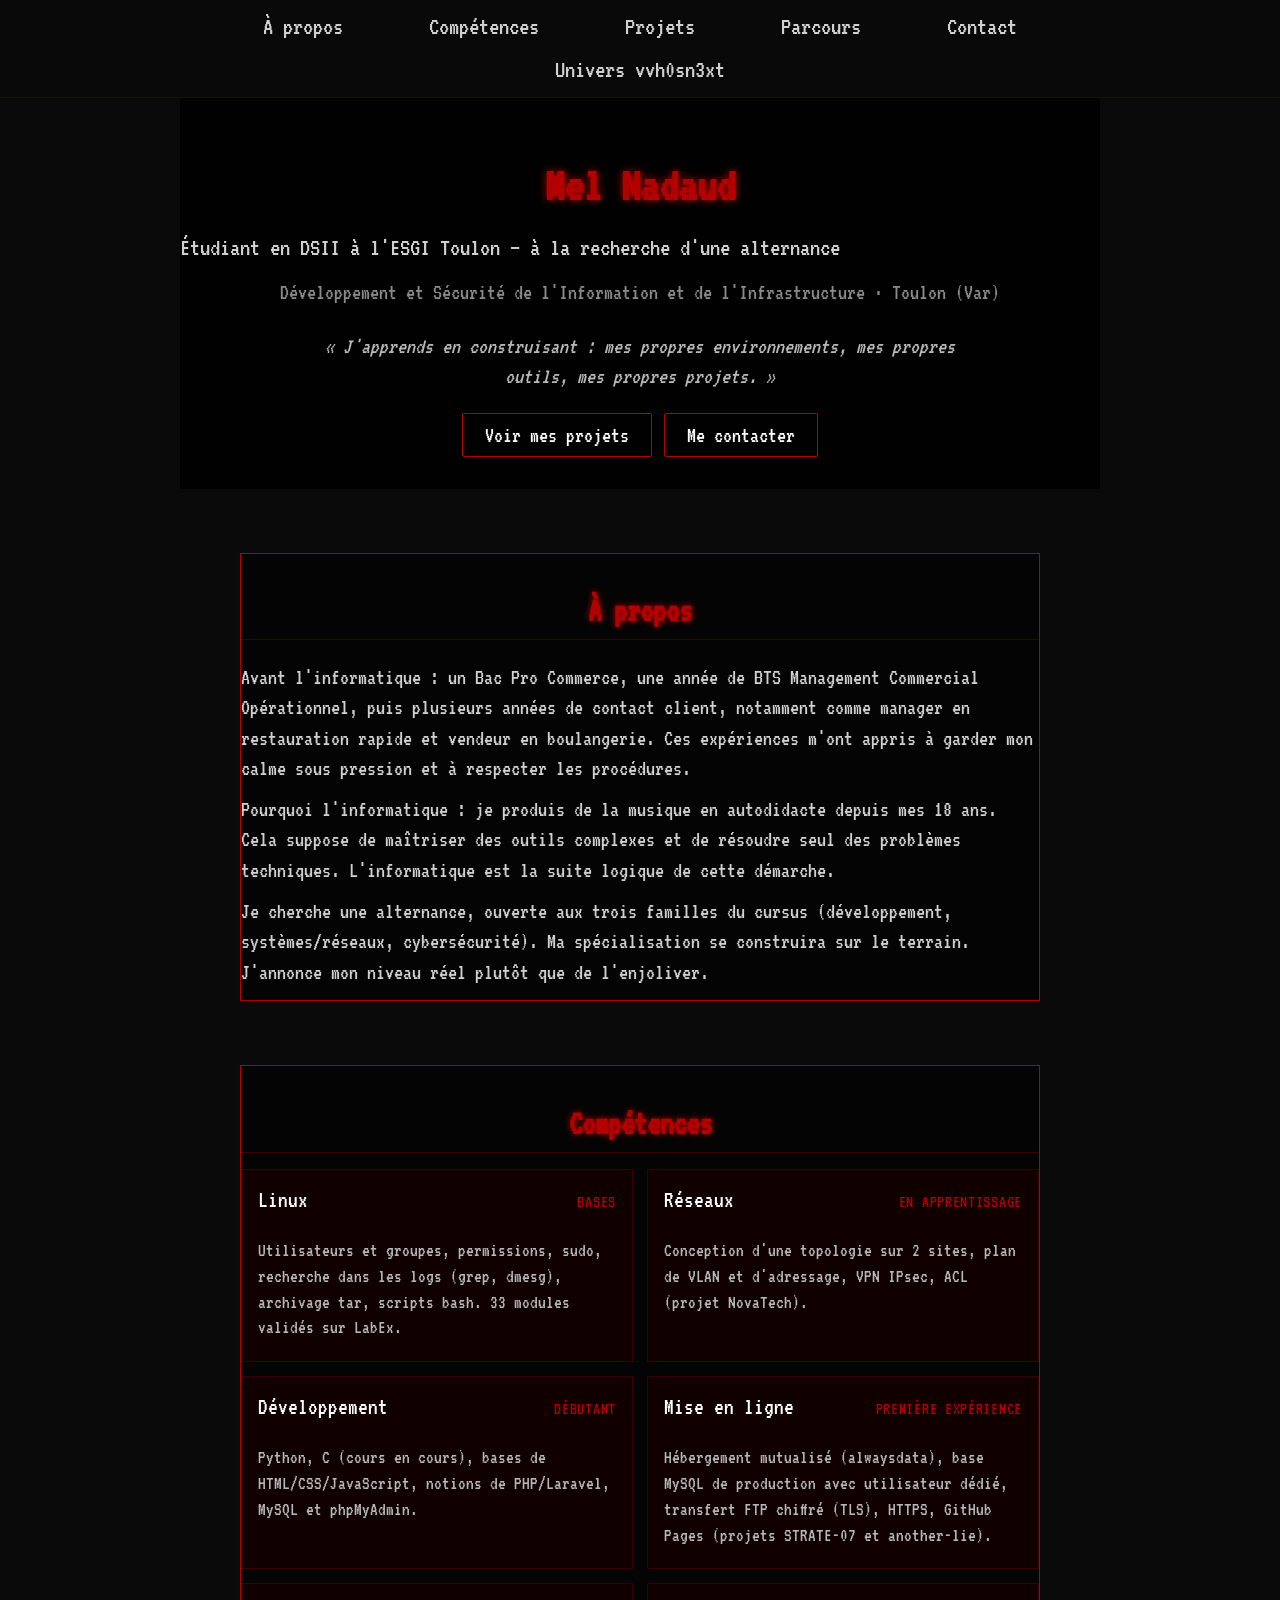
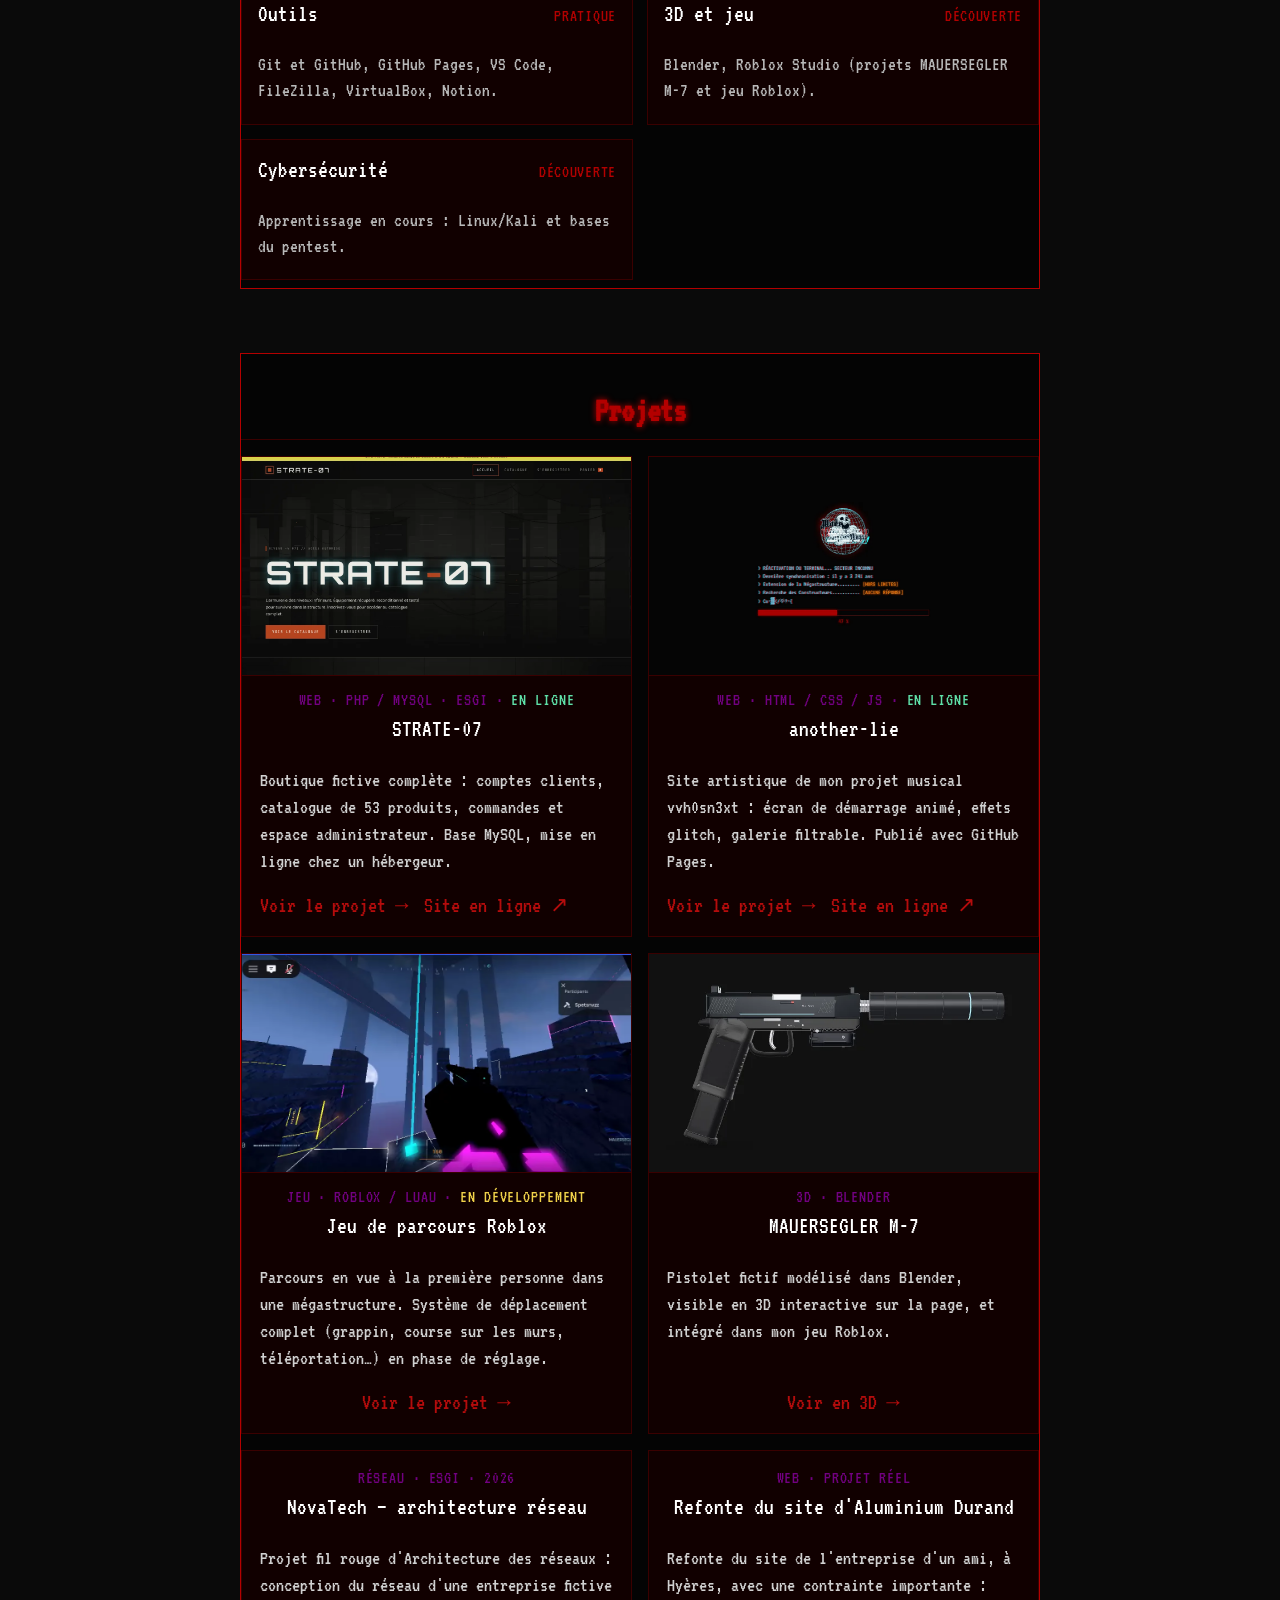
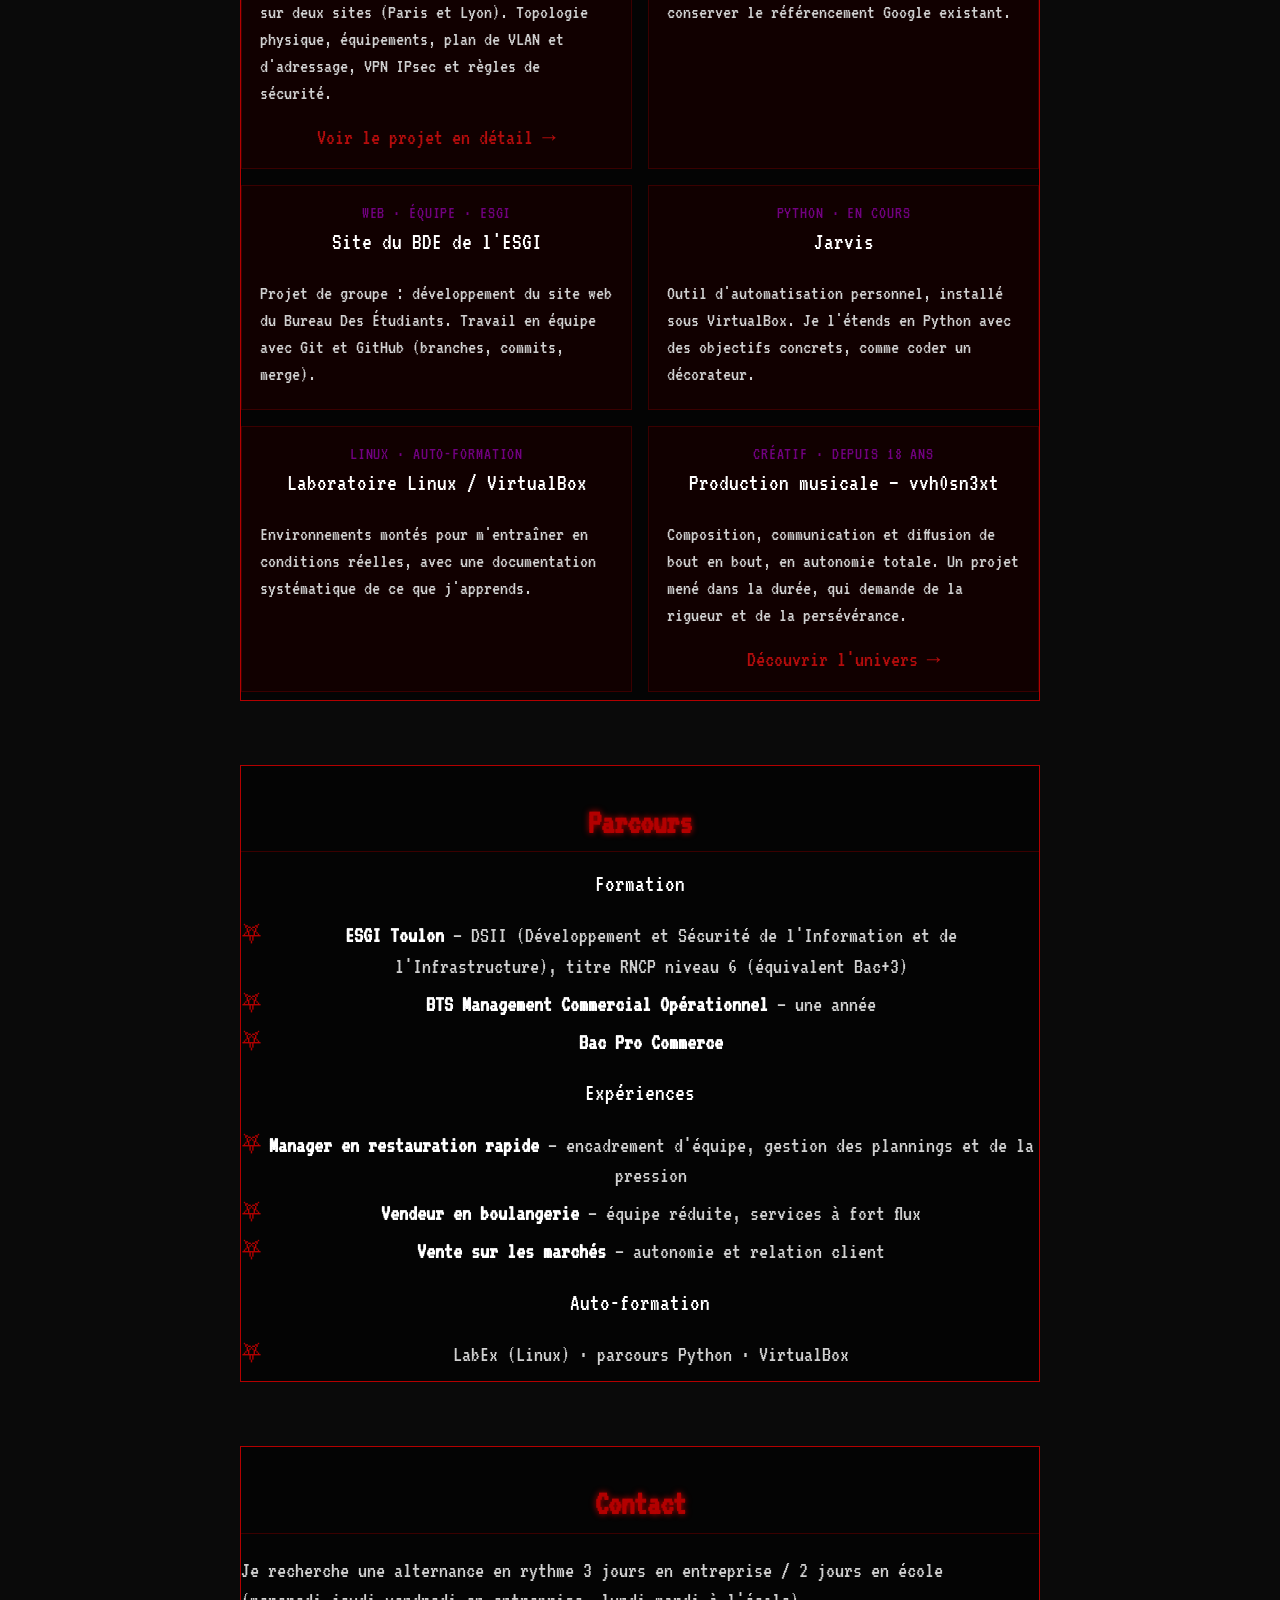
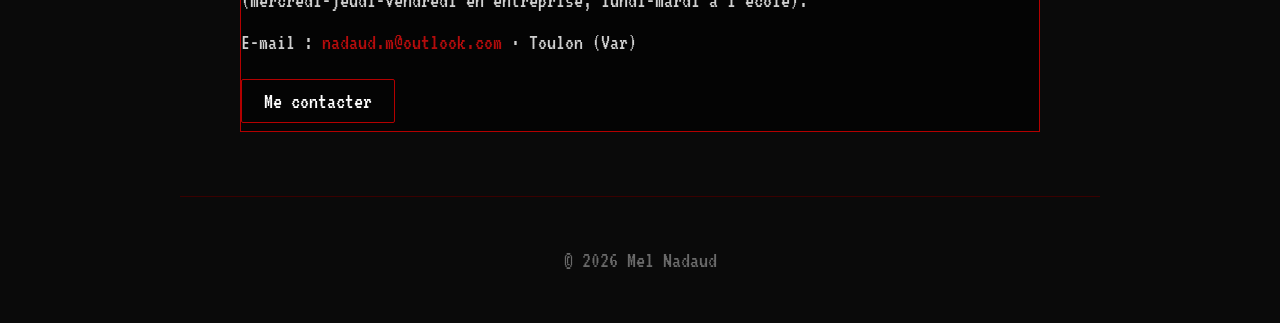
==== commit 521b45fd: "Pages projets et mise à jour des compétences" ====
--- a/index.html
+++ b/index.html
@@ -108,11 +108,19 @@
         </div>
         <div class="skill">
           <h3>Développement <span class="level">Débutant</span></h3>
-          <p>Python, C (cours en cours), bases de HTML/CSS/JavaScript, notions de PHP/Laravel.</p>
+          <p>Python, C (cours en cours), bases de HTML/CSS/JavaScript, notions de PHP/Laravel, MySQL et phpMyAdmin.</p>
+        </div>
+        <div class="skill">
+          <h3>Mise en ligne <span class="level">Première expérience</span></h3>
+          <p>Hébergement mutualisé (alwaysdata), base MySQL de production avec utilisateur dédié, transfert FTP chiffré (TLS), HTTPS, GitHub Pages (projets STRATE-07 et another-lie).</p>
         </div>
         <div class="skill">
           <h3>Outils <span class="level">Pratique</span></h3>
-          <p>Git et GitHub, VirtualBox, Notion.</p>
+          <p>Git et GitHub, GitHub Pages, VS Code, FileZilla, VirtualBox, Notion.</p>
+        </div>
+        <div class="skill">
+          <h3>3D et jeu <span class="level">Découverte</span></h3>
+          <p>Blender, Roblox Studio (projets MAUERSEGLER M-7 et jeu Roblox).</p>
         </div>
         <div class="skill">
           <h3>Cybersécurité <span class="level">Découverte</span></h3>
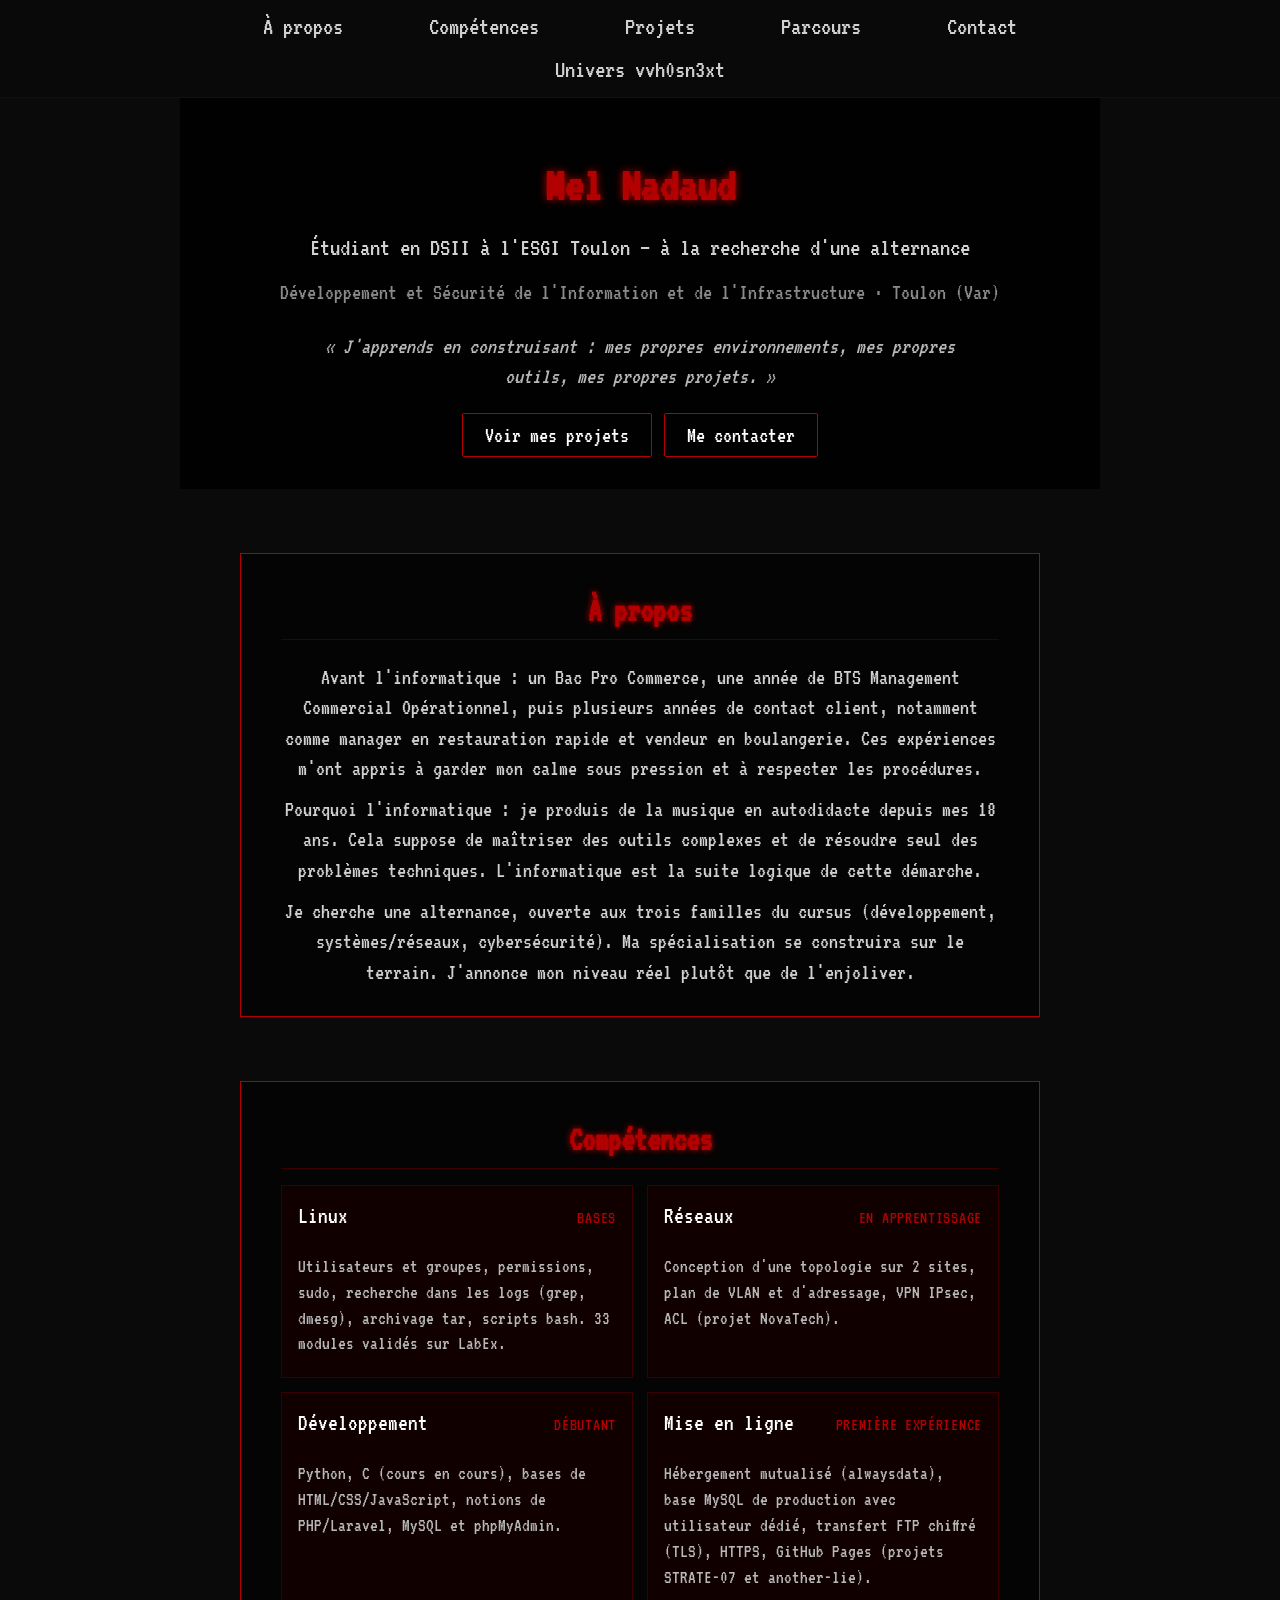
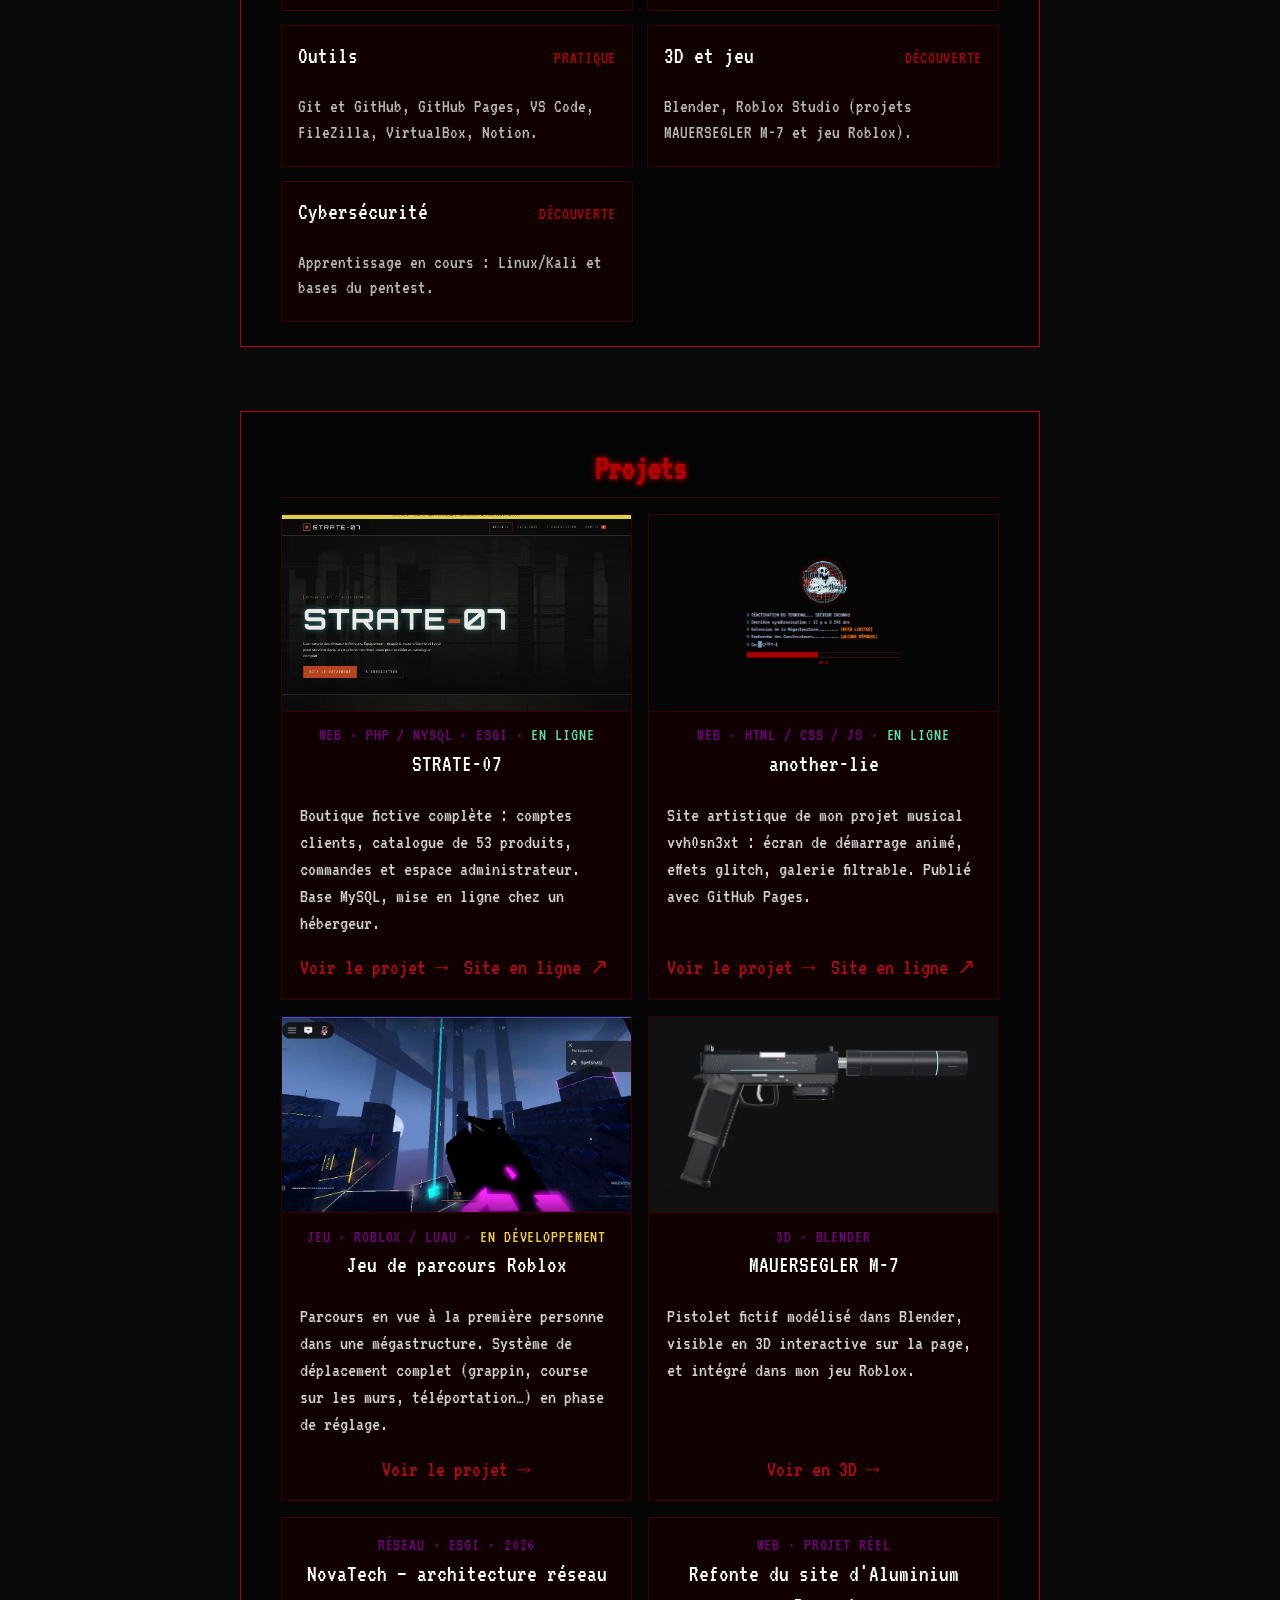
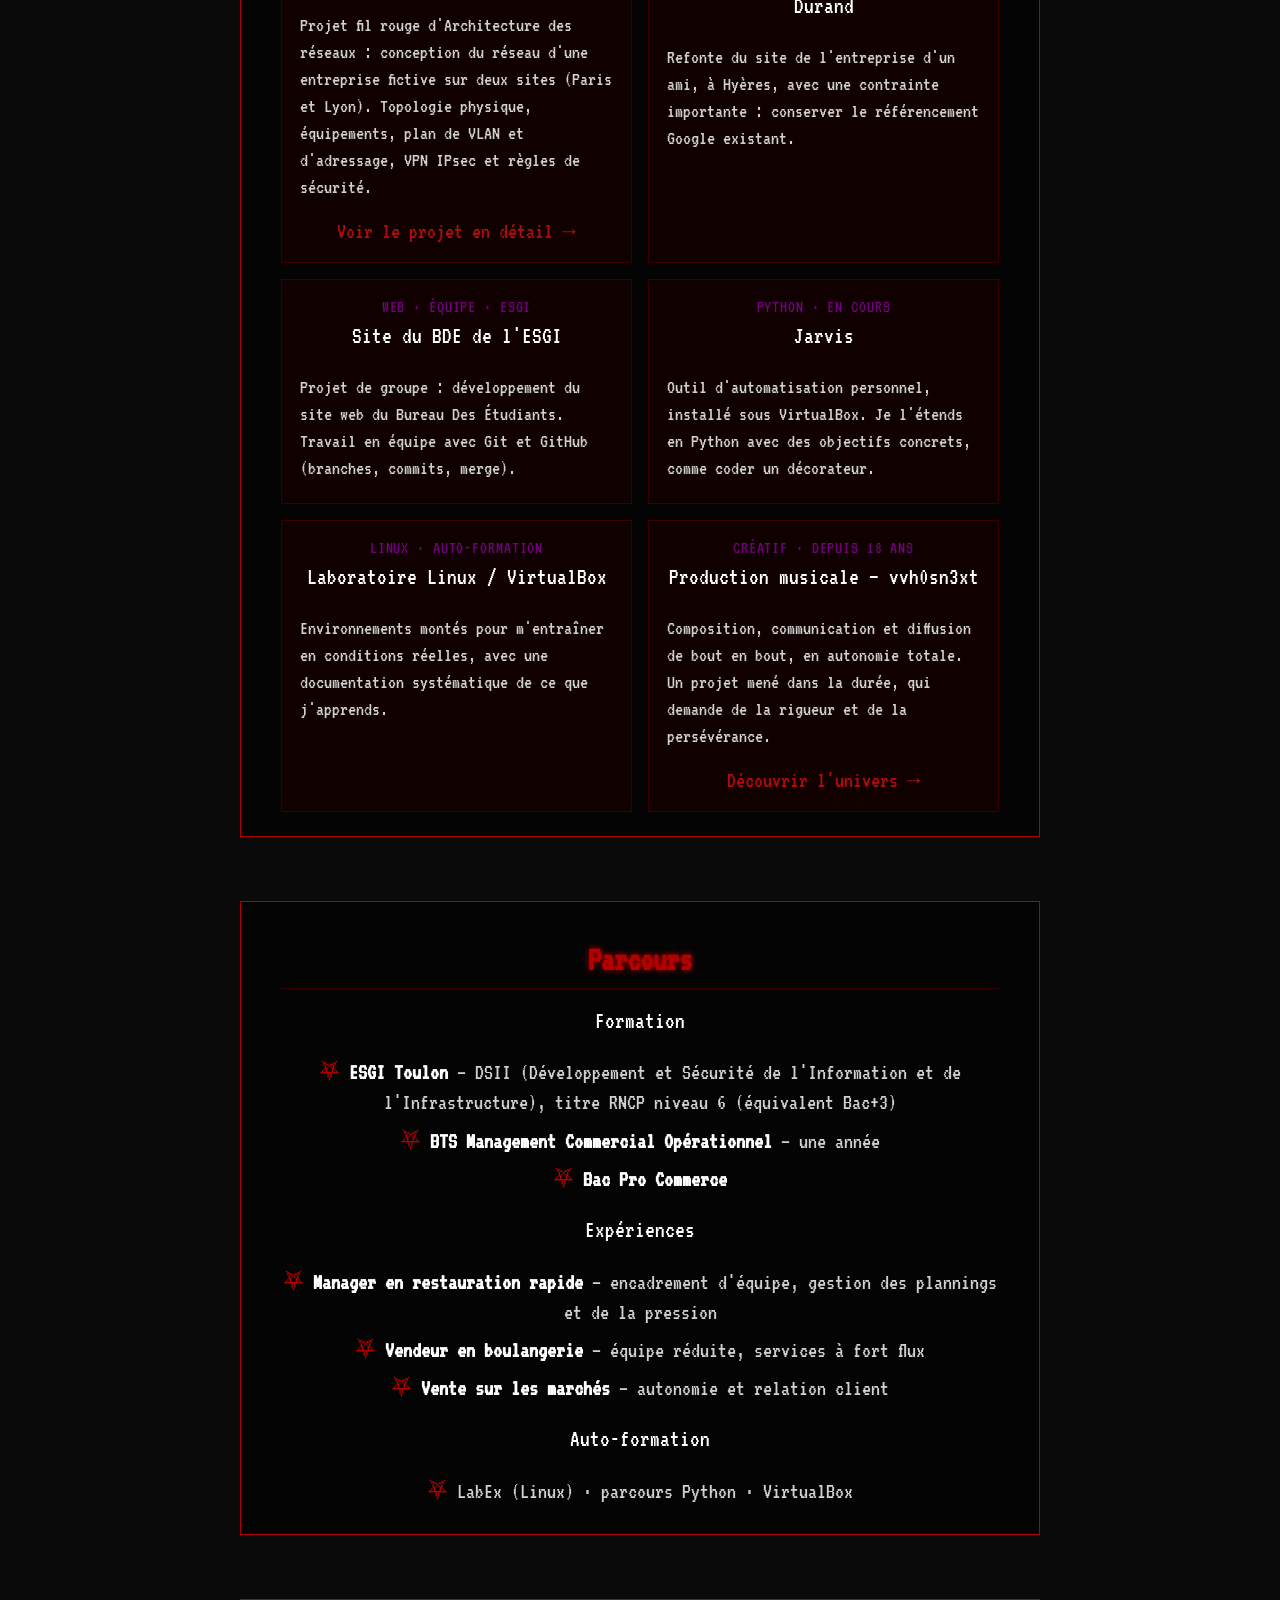
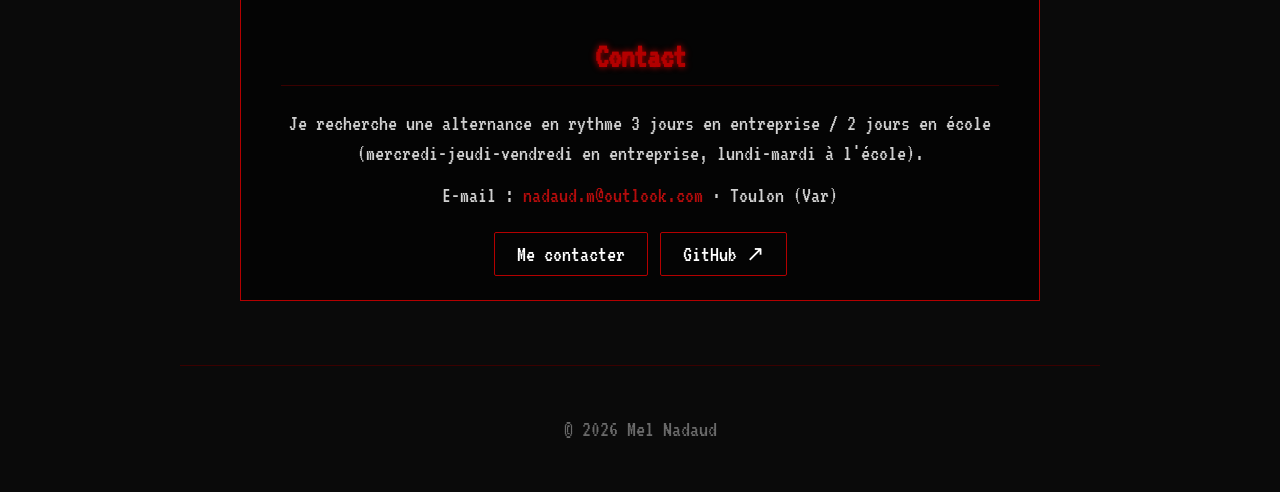
==== commit ae17a9fd: "Page Novatech harmonisée, aperçu du lien, bouton Github" ====
--- a/index.html
+++ b/index.html
@@ -4,6 +4,12 @@
   <meta charset="UTF-8">
   <meta name="viewport" content="width=device-width, initial-scale=1.0">
   <title>Mel Nadaud — Portfolio</title>
+  <meta name="description" content="Portfolio de Mel Nadaud, étudiant en DSII à l'ESGI Toulon, à la recherche d'une alternance en développement, systèmes/réseaux ou cybersécurité.">
+  <meta property="og:title" content="Mel Nadaud — Portfolio">
+  <meta property="og:description" content="Étudiant en DSII à l'ESGI Toulon, à la recherche d'une alternance. Projets : STRATE-07 (PHP/MySQL), another-lie, jeu Roblox, modèle 3D, réseau NovaTech.">
+  <meta property="og:type" content="website">
+  <meta property="og:url" content="https://sp3tsn4zz.github.io/Portfolio/">
+  <meta property="og:image" content="https://sp3tsn4zz.github.io/Portfolio/img/strate07-accueil.webp">
   <link rel="stylesheet" href="css/style.css">
   <style>
     html { scroll-behavior: smooth; }
@@ -11,7 +17,7 @@
     .wrap { max-width: 960px; margin: 0 auto; padding: 0 20px; }
 
     /* Le style global met les <p> en noir : on le corrige pour cette page */
-    .wrap p { color: #d0d0d0; text-align: left; padding: .35rem 0; text-shadow: none; }
+    .wrap p { color: #d0d0d0; text-align: center; padding: .35rem 0; text-shadow: none; }
 
     nav { position: sticky; top: 0; z-index: 10; background: rgba(10,10,10,.92); border-bottom: 1px solid #3a0000; }
     nav .wrap { display: flex; flex-wrap: wrap; gap: 8px 22px; justify-content: center; padding: 10px 20px; }
@@ -27,7 +33,7 @@
     .btn { display: inline-block; border: 1px solid #b30000; color: #fff; padding: 6px 22px; border-radius: 2px; }
     .btn:hover { background: #b30000; color: #fff; }
 
-    section { padding: 2.2rem 0 .5rem; }
+    section { padding: 2.2rem 2.5rem 1.5rem; }
     h2 { color: #b30000; text-shadow: 0 0 6px #b30000; border-bottom: 1px solid #3a0000; padding-bottom: .3rem; margin-bottom: 1rem; }
     h3 { color: #fff; font-weight: normal; font-size: 1.5rem; }
     strong { color: #fff; }
@@ -36,12 +42,12 @@
     .skill { border: 1px solid #3a0000; background: #110000; padding: 14px 16px; }
     .skill h3 { display: flex; justify-content: space-between; gap: 10px; align-items: baseline; }
     .level { color: #b30000; font-size: 1.1rem; letter-spacing: .04em; text-transform: uppercase; white-space: nowrap; }
-    .skill p { font-size: 1.2rem; color: #b8b8b8 !important; }
+    .skill p { font-size: 1.2rem; color: #b8b8b8 !important; text-align: left; }
 
     .projects { display: grid; grid-template-columns: repeat(auto-fit, minmax(290px, 1fr)); gap: 16px; }
     .card { border: 1px solid #3a0000; background: #110000; padding: 16px 18px; display: flex; flex-direction: column; }
     .card .tag { color: #720081; font-size: 1.1rem; text-transform: uppercase; letter-spacing: .05em; }
-    .card p { font-size: 1.25rem; }
+    .card p { font-size: 1.25rem; text-align: left; }
     .card .more { margin-top: auto; padding-top: .6rem; }
     .card.featured { grid-column: 1 / -1; }
     .card.featured img { width: 100%; height: auto; margin: .8rem 0 .2rem; background: #fff; border: 1px solid #3a0000; }
@@ -55,11 +61,11 @@
     .timeline p { padding: .25rem 0; }
     .timeline .when { color: #b30000; }
     ul.plain { list-style: none; padding: 0; }
-    ul.plain li { padding: .25rem 0 .25rem 1.4rem; position: relative; }
-    ul.plain li::before { content: "⛧"; color: #b30000; position: absolute; left: 0; }
+    ul.plain li { padding: .25rem 0; text-align: center; }
+    ul.plain li::before { content: "⛧"; color: #b30000; margin-right: .5rem; }
 
     footer { text-align: center; padding: 3rem 0; color: #6a6a6a; border-top: 1px solid #3a0000; margin-top: 3rem; }
-    @media (max-width: 600px) { header.hero h1 { font-size: 2.2rem; } .titre { font-size: 1.3rem; } }
+    @media (max-width: 600px) { header.hero h1 { font-size: 2.2rem; } .titre { font-size: 1.3rem; } section { padding: 1.6rem 1rem 1rem; } }
   </style>
 </head>
 <body>
@@ -236,8 +242,9 @@
       <h2>Contact</h2>
       <p>Je recherche une alternance en rythme 3 jours en entreprise / 2 jours en école (mercredi-jeudi-vendredi en entreprise, lundi-mardi à l'école).</p>
       <p>E-mail : <a href="mailto:nadaud.m@outlook.com">nadaud.m@outlook.com</a> · Toulon (Var)</p>
-      <div class="btns" style="justify-content:flex-start">
+      <div class="btns">
         <a class="btn" href="mailto:nadaud.m@outlook.com?subject=Alternance%20-%20Mel%20Nadaud">Me contacter</a>
+        <a class="btn" href="https://github.com/Sp3tsn4zz" target="_blank" rel="noopener">GitHub ↗</a>
       </div>
     </section>
 
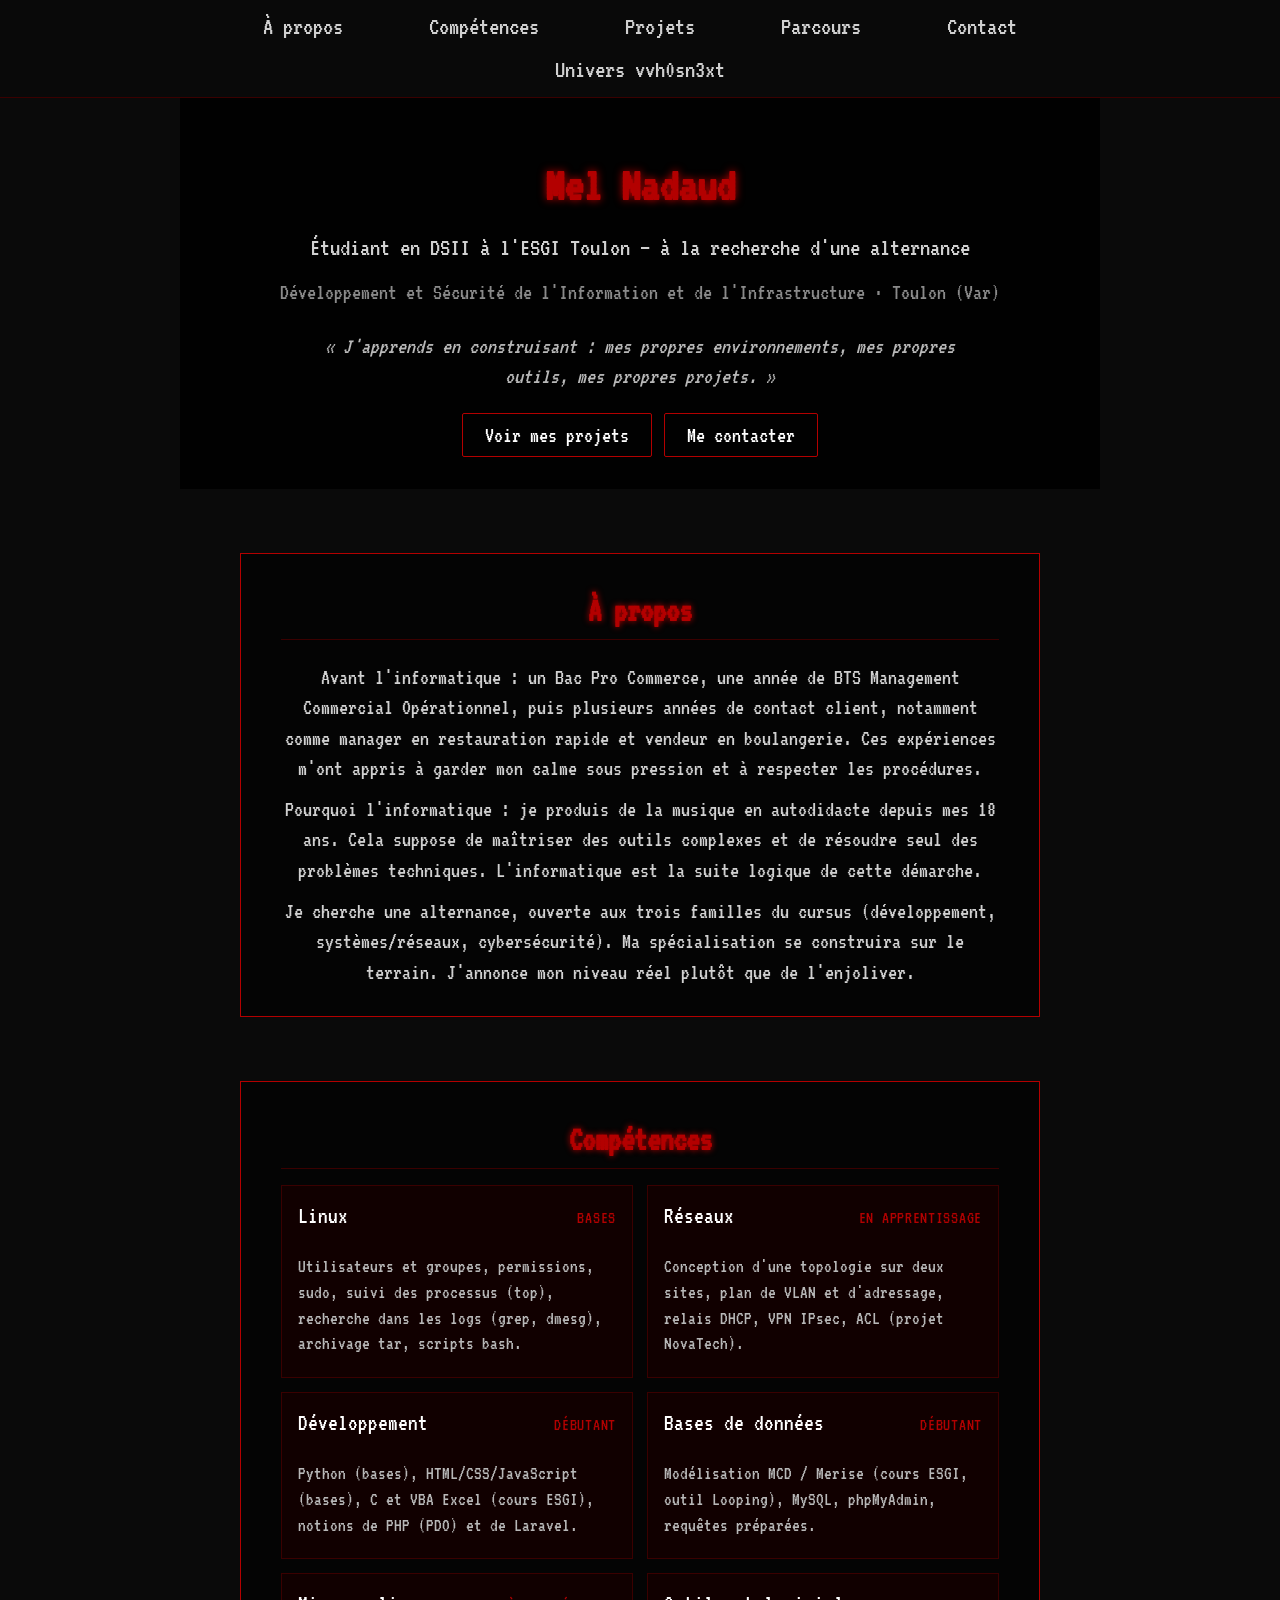
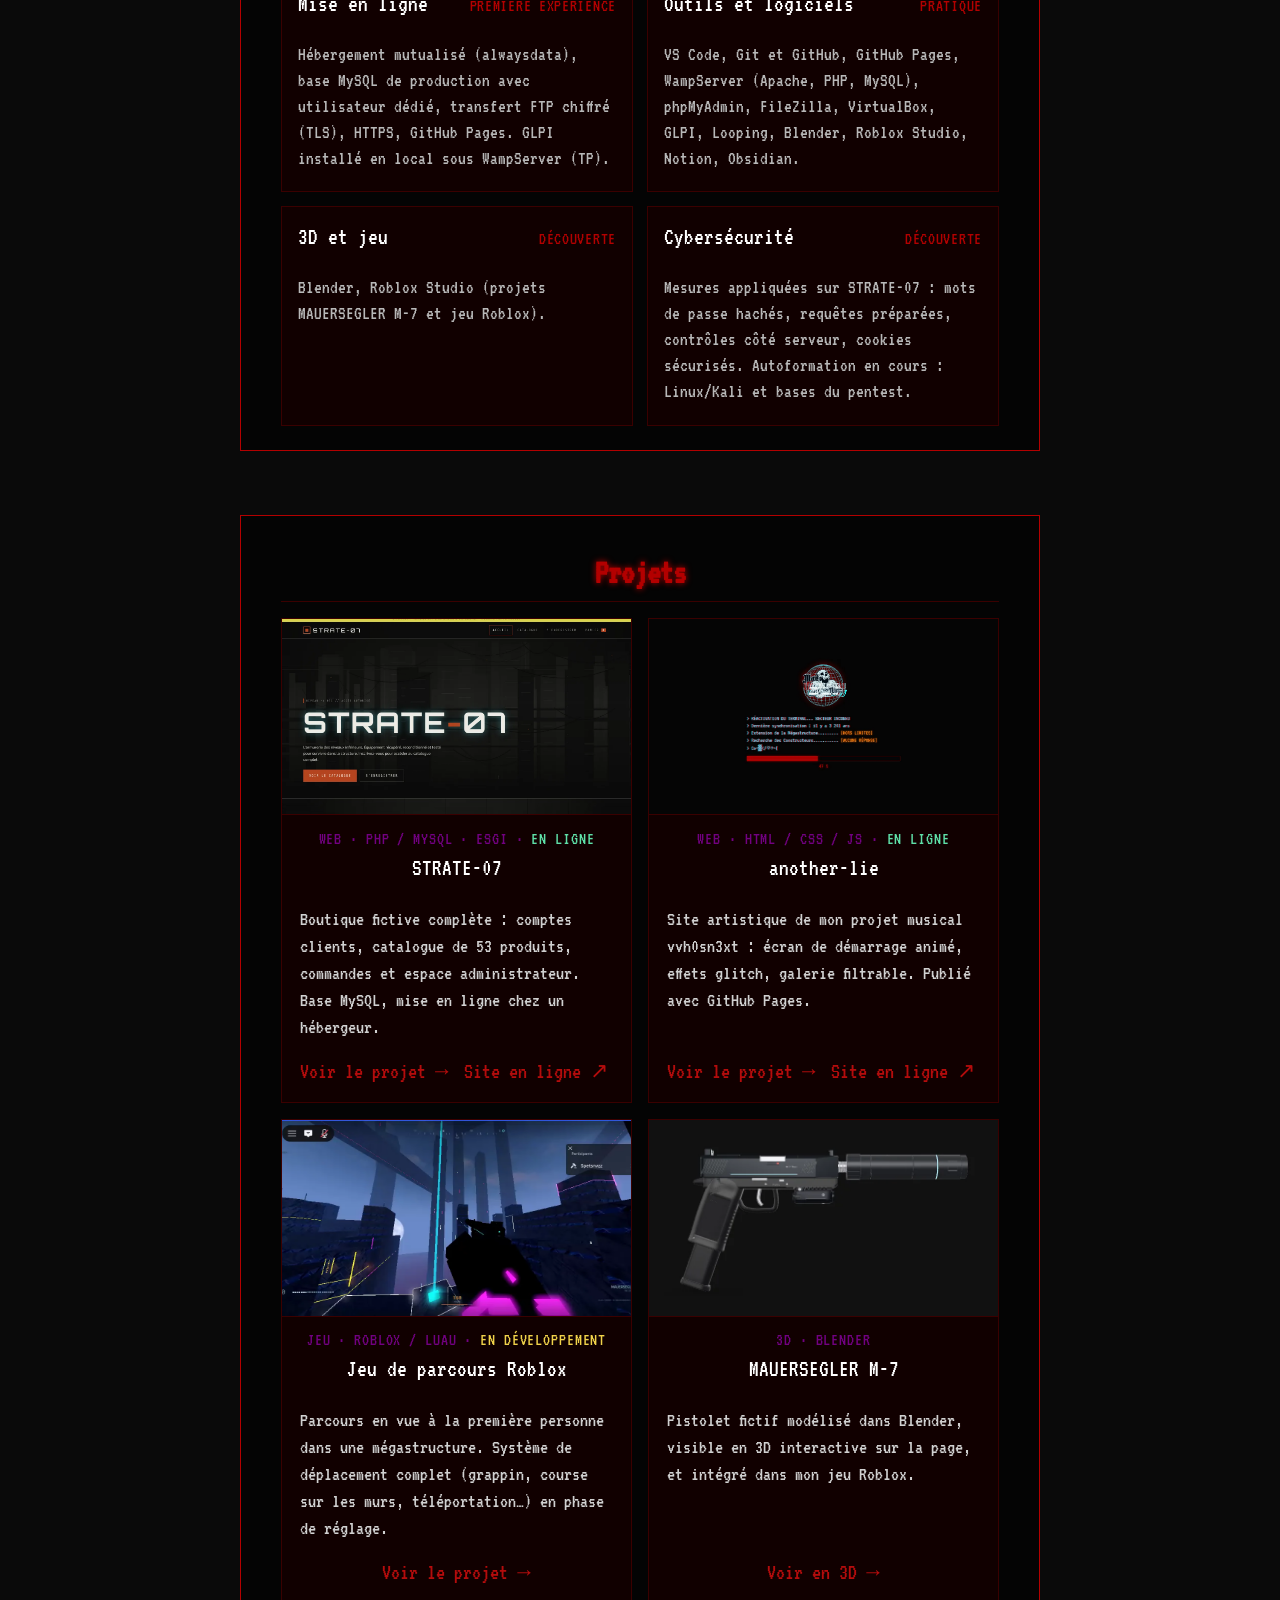
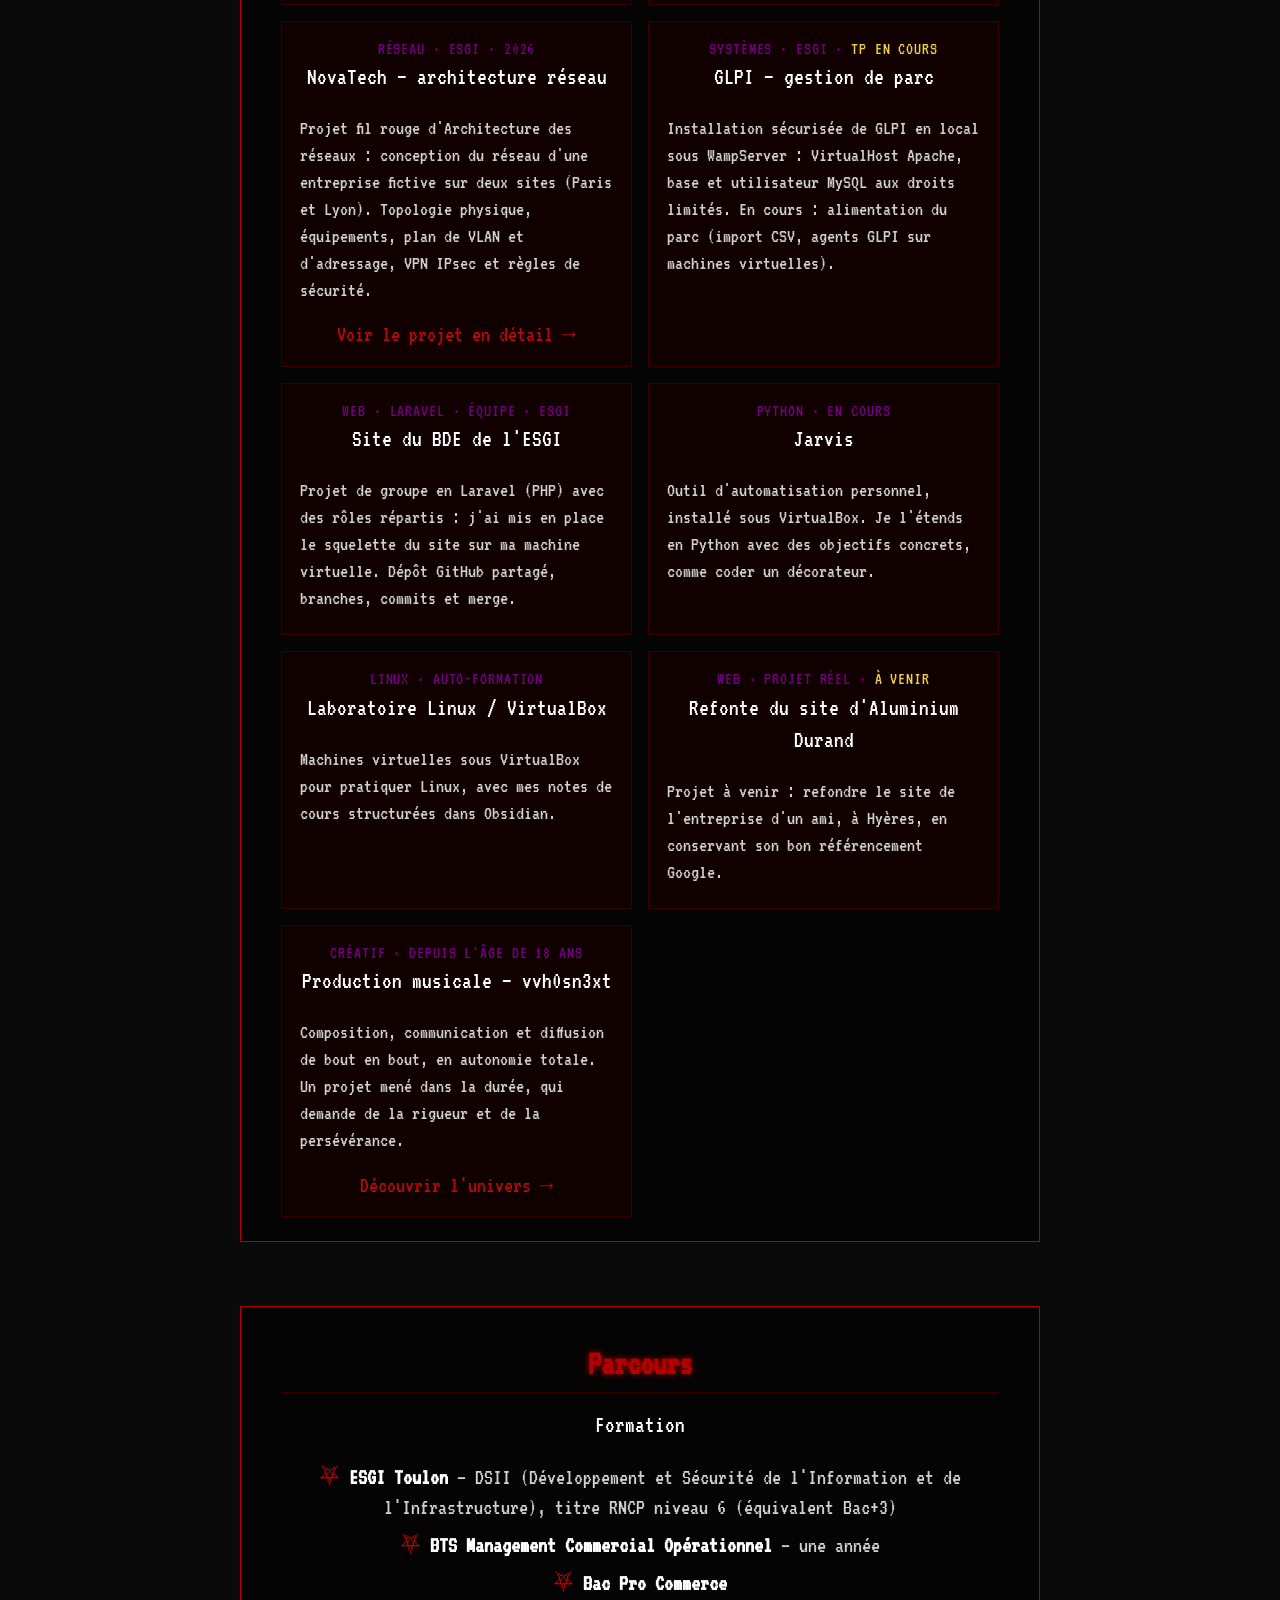
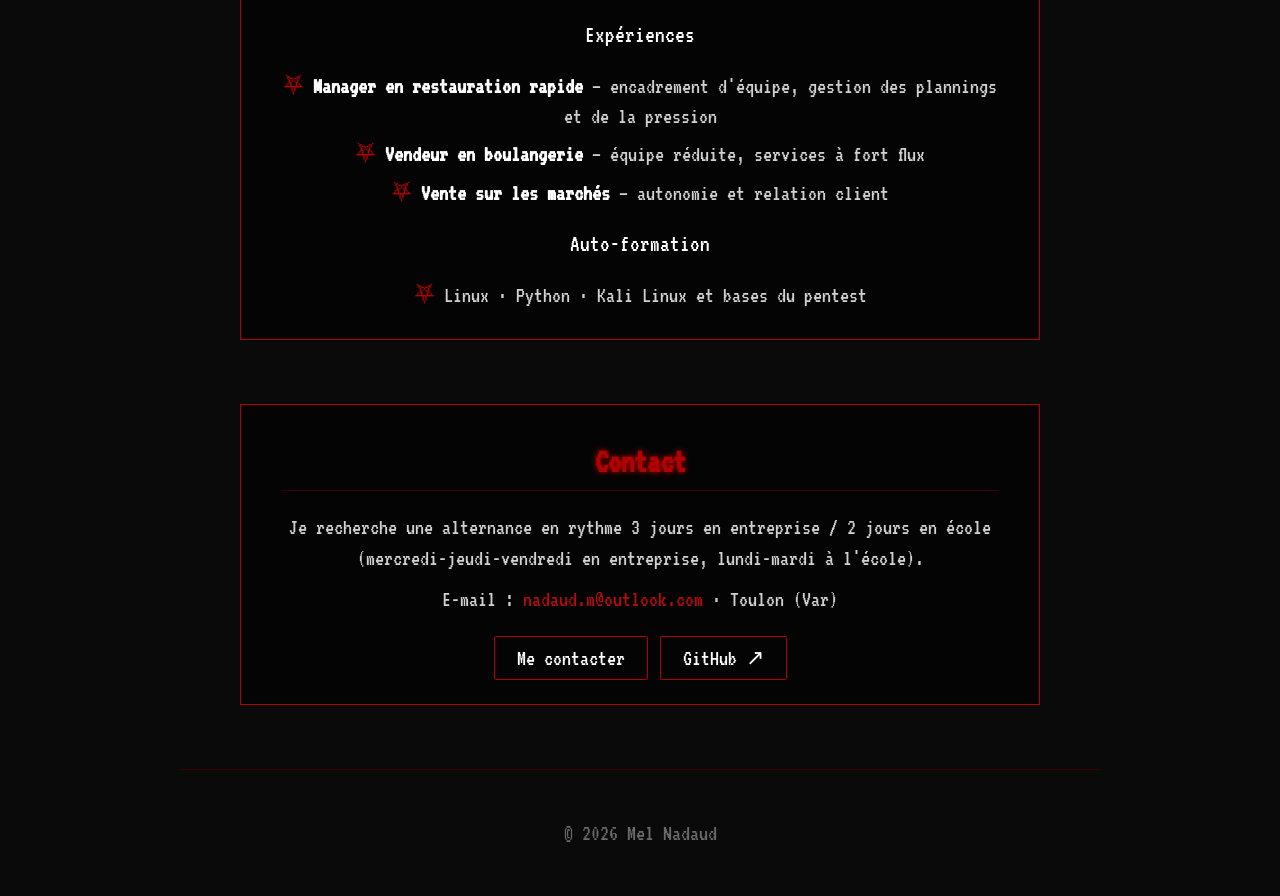
==== commit 95884527: "Portfolio aligné sur les CV : outils, GLPI, statuts" ====
--- a/index.html
+++ b/index.html
@@ -106,23 +106,27 @@
       <div class="skills">
         <div class="skill">
           <h3>Linux <span class="level">Bases</span></h3>
-          <p>Utilisateurs et groupes, permissions, sudo, recherche dans les logs (grep, dmesg), archivage tar, scripts bash. 33 modules validés sur LabEx.</p>
+          <p>Utilisateurs et groupes, permissions, sudo, suivi des processus (top), recherche dans les logs (grep, dmesg), archivage tar, scripts bash.</p>
         </div>
         <div class="skill">
           <h3>Réseaux <span class="level">En apprentissage</span></h3>
-          <p>Conception d'une topologie sur 2 sites, plan de VLAN et d'adressage, VPN IPsec, ACL (projet NovaTech).</p>
+          <p>Conception d'une topologie sur deux sites, plan de VLAN et d'adressage, relais DHCP, VPN IPsec, ACL (projet NovaTech).</p>
         </div>
         <div class="skill">
           <h3>Développement <span class="level">Débutant</span></h3>
-          <p>Python, C (cours en cours), bases de HTML/CSS/JavaScript, notions de PHP/Laravel, MySQL et phpMyAdmin.</p>
+          <p>Python (bases), HTML/CSS/JavaScript (bases), C et VBA Excel (cours ESGI), notions de PHP (PDO) et de Laravel.</p>
+        </div>
+        <div class="skill">
+          <h3>Bases de données <span class="level">Débutant</span></h3>
+          <p>Modélisation MCD / Merise (cours ESGI, outil Looping), MySQL, phpMyAdmin, requêtes préparées.</p>
         </div>
         <div class="skill">
           <h3>Mise en ligne <span class="level">Première expérience</span></h3>
-          <p>Hébergement mutualisé (alwaysdata), base MySQL de production avec utilisateur dédié, transfert FTP chiffré (TLS), HTTPS, GitHub Pages (projets STRATE-07 et another-lie).</p>
-        </div>
-        <div class="skill">
-          <h3>Outils <span class="level">Pratique</span></h3>
-          <p>Git et GitHub, GitHub Pages, VS Code, FileZilla, VirtualBox, Notion.</p>
+          <p>Hébergement mutualisé (alwaysdata), base MySQL de production avec utilisateur dédié, transfert FTP chiffré (TLS), HTTPS, GitHub Pages. GLPI installé en local sous WampServer (TP).</p>
+        </div>
+        <div class="skill">
+          <h3>Outils et logiciels <span class="level">Pratique</span></h3>
+          <p>VS Code, Git et GitHub, GitHub Pages, WampServer (Apache, PHP, MySQL), phpMyAdmin, FileZilla, VirtualBox, GLPI, Looping, Blender, Roblox Studio, Notion, Obsidian.</p>
         </div>
         <div class="skill">
           <h3>3D et jeu <span class="level">Découverte</span></h3>
@@ -130,7 +134,7 @@
         </div>
         <div class="skill">
           <h3>Cybersécurité <span class="level">Découverte</span></h3>
-          <p>Apprentissage en cours : Linux/Kali et bases du pentest.</p>
+          <p>Mesures appliquées sur STRATE-07 : mots de passe hachés, requêtes préparées, contrôles côté serveur, cookies sécurisés. Autoformation en cours : Linux/Kali et bases du pentest.</p>
         </div>
       </div>
     </section>
@@ -185,15 +189,15 @@
         </article>
 
         <article class="card">
-          <span class="tag">Web · Projet réel</span>
-          <h3>Refonte du site d'Aluminium Durand</h3>
-          <p>Refonte du site de l'entreprise d'un ami, à Hyères, avec une contrainte importante : conserver le référencement Google existant.</p>
-        </article>
-
-        <article class="card">
-          <span class="tag">Web · Équipe · ESGI</span>
+          <span class="tag">Systèmes · ESGI · <span class="statut">TP en cours</span></span>
+          <h3>GLPI — gestion de parc</h3>
+          <p>Installation sécurisée de GLPI en local sous WampServer : VirtualHost Apache, base et utilisateur MySQL aux droits limités. En cours : alimentation du parc (import CSV, agents GLPI sur machines virtuelles).</p>
+        </article>
+
+        <article class="card">
+          <span class="tag">Web · Laravel · Équipe · ESGI</span>
           <h3>Site du BDE de l'ESGI</h3>
-          <p>Projet de groupe : développement du site web du Bureau Des Étudiants. Travail en équipe avec Git et GitHub (branches, commits, merge).</p>
+          <p>Projet de groupe en Laravel (PHP) avec des rôles répartis : j'ai mis en place le squelette du site sur ma machine virtuelle. Dépôt GitHub partagé, branches, commits et merge.</p>
         </article>
 
         <article class="card">
@@ -205,11 +209,17 @@
         <article class="card">
           <span class="tag">Linux · Auto-formation</span>
           <h3>Laboratoire Linux / VirtualBox</h3>
-          <p>Environnements montés pour m'entraîner en conditions réelles, avec une documentation systématique de ce que j'apprends.</p>
-        </article>
-
-        <article class="card">
-          <span class="tag">Créatif · Depuis 18 ans</span>
+          <p>Machines virtuelles sous VirtualBox pour pratiquer Linux, avec mes notes de cours structurées dans Obsidian.</p>
+        </article>
+
+        <article class="card">
+          <span class="tag">Web · Projet réel · <span class="statut">À venir</span></span>
+          <h3>Refonte du site d'Aluminium Durand</h3>
+          <p>Projet à venir : refondre le site de l'entreprise d'un ami, à Hyères, en conservant son bon référencement Google.</p>
+        </article>
+
+        <article class="card">
+          <span class="tag">Créatif · Depuis l'âge de 18 ans</span>
           <h3>Production musicale — vvh0sn3xt</h3>
           <p>Composition, communication et diffusion de bout en bout, en autonomie totale. Un projet mené dans la durée, qui demande de la rigueur et de la persévérance.</p>
           <a class="more" href="another-lie.html">Découvrir l'univers →</a>
@@ -234,7 +244,7 @@
       </ul>
       <h3 style="margin-top:1rem">Auto-formation</h3>
       <ul class="plain">
-        <li>LabEx (Linux) · parcours Python · VirtualBox</li>
+        <li>Linux · Python · Kali Linux et bases du pentest</li>
       </ul>
     </section>
 
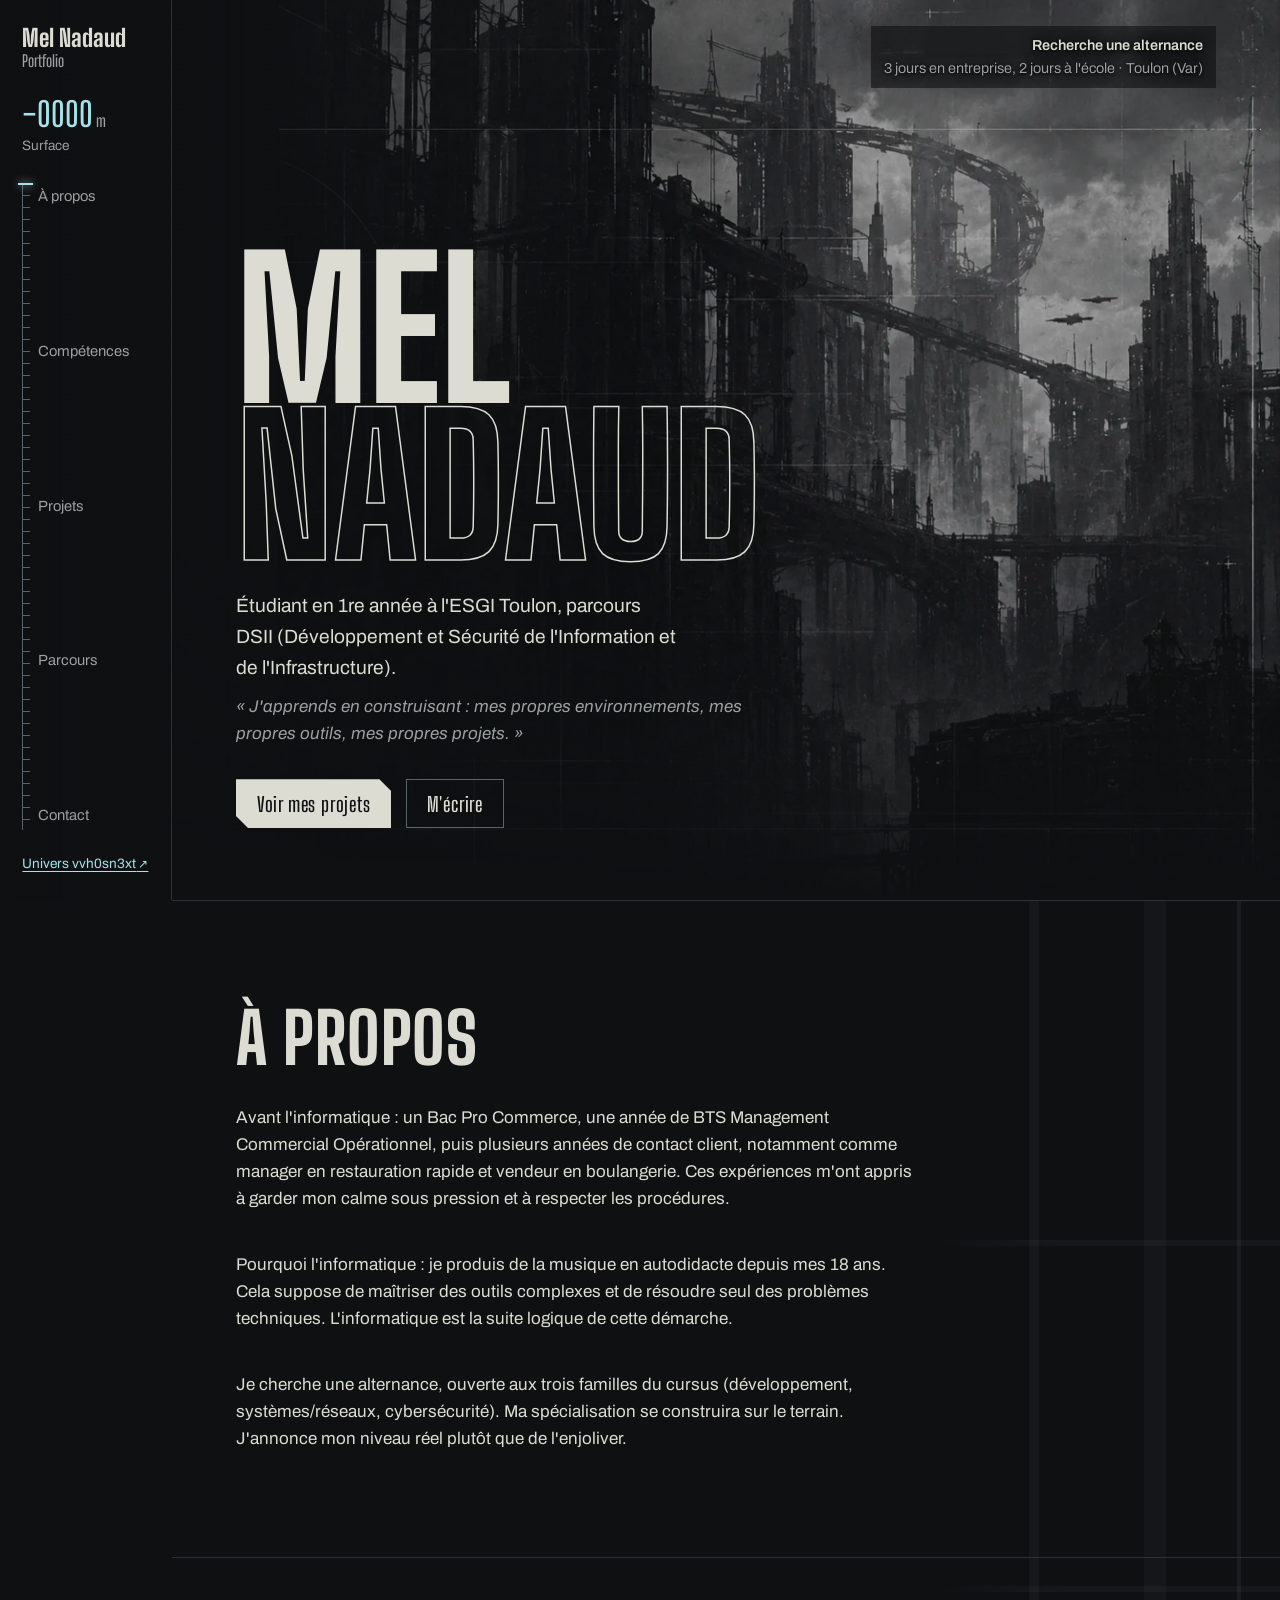
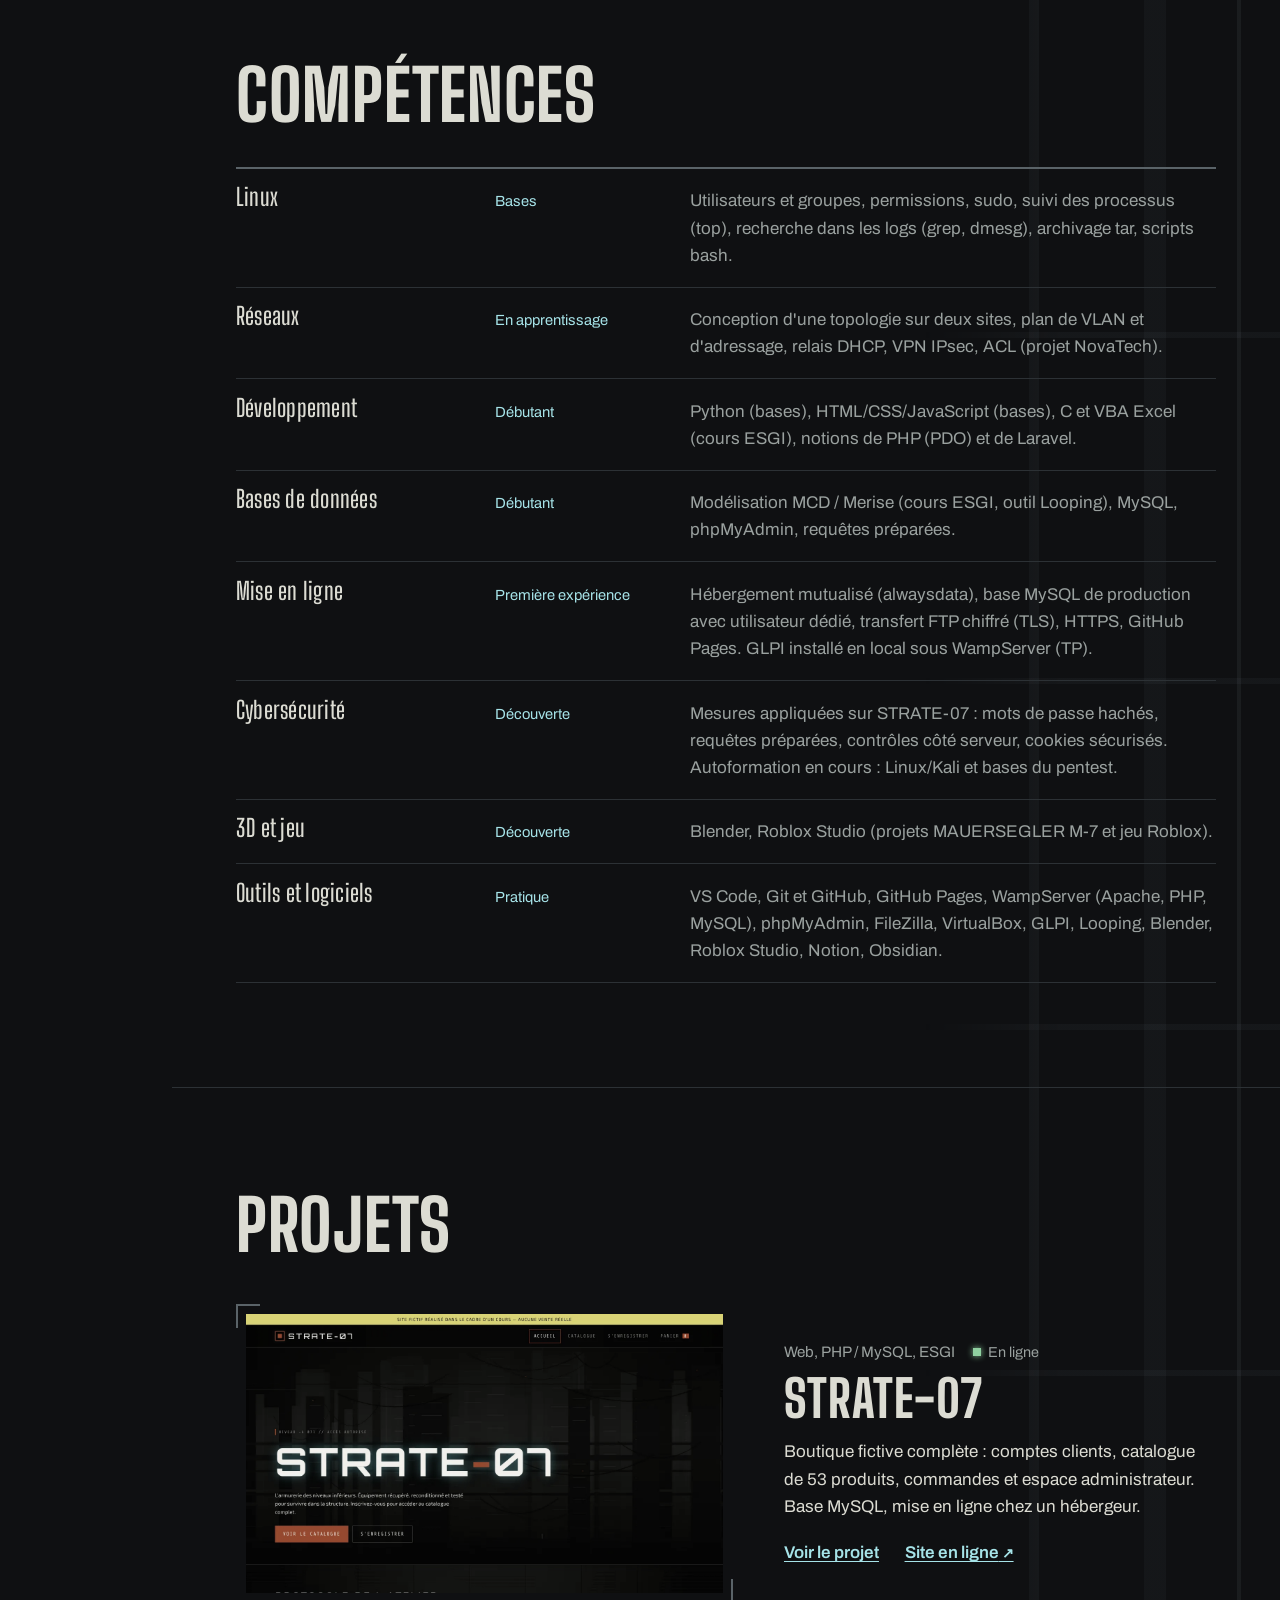
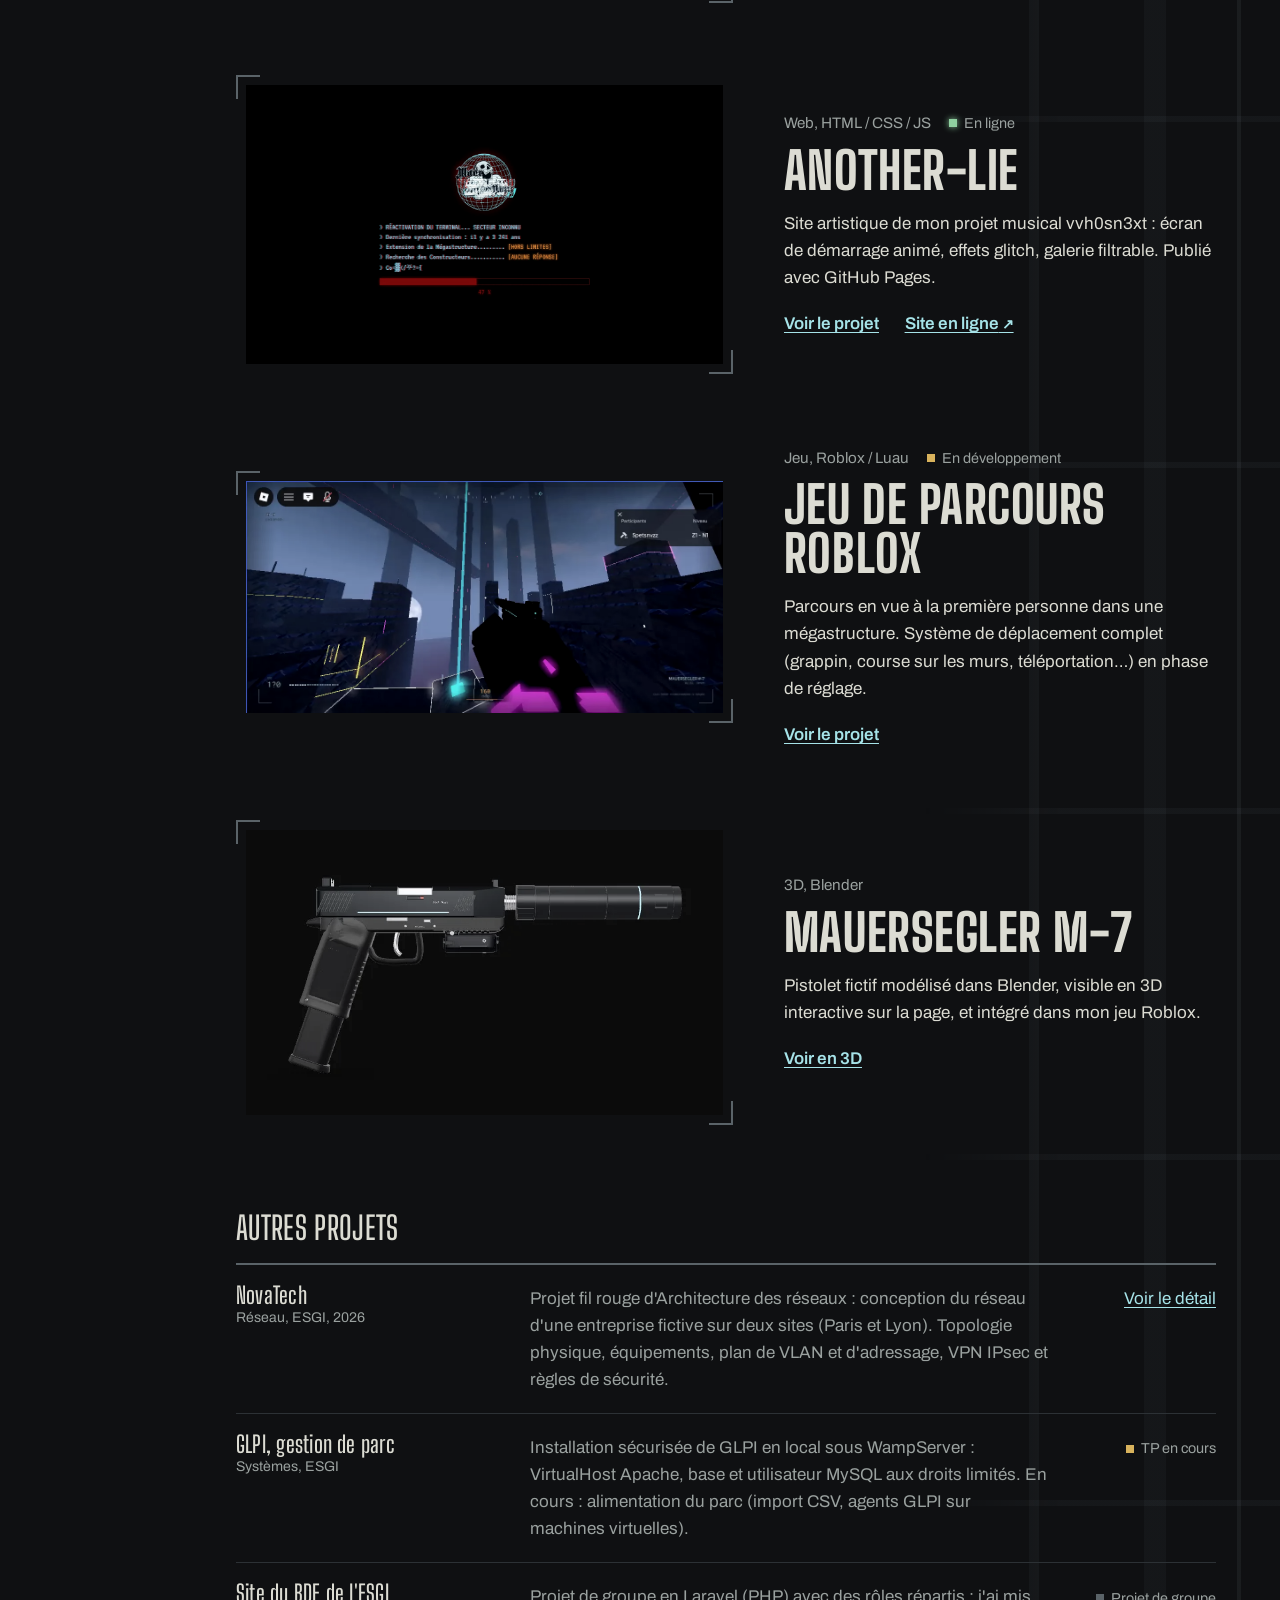
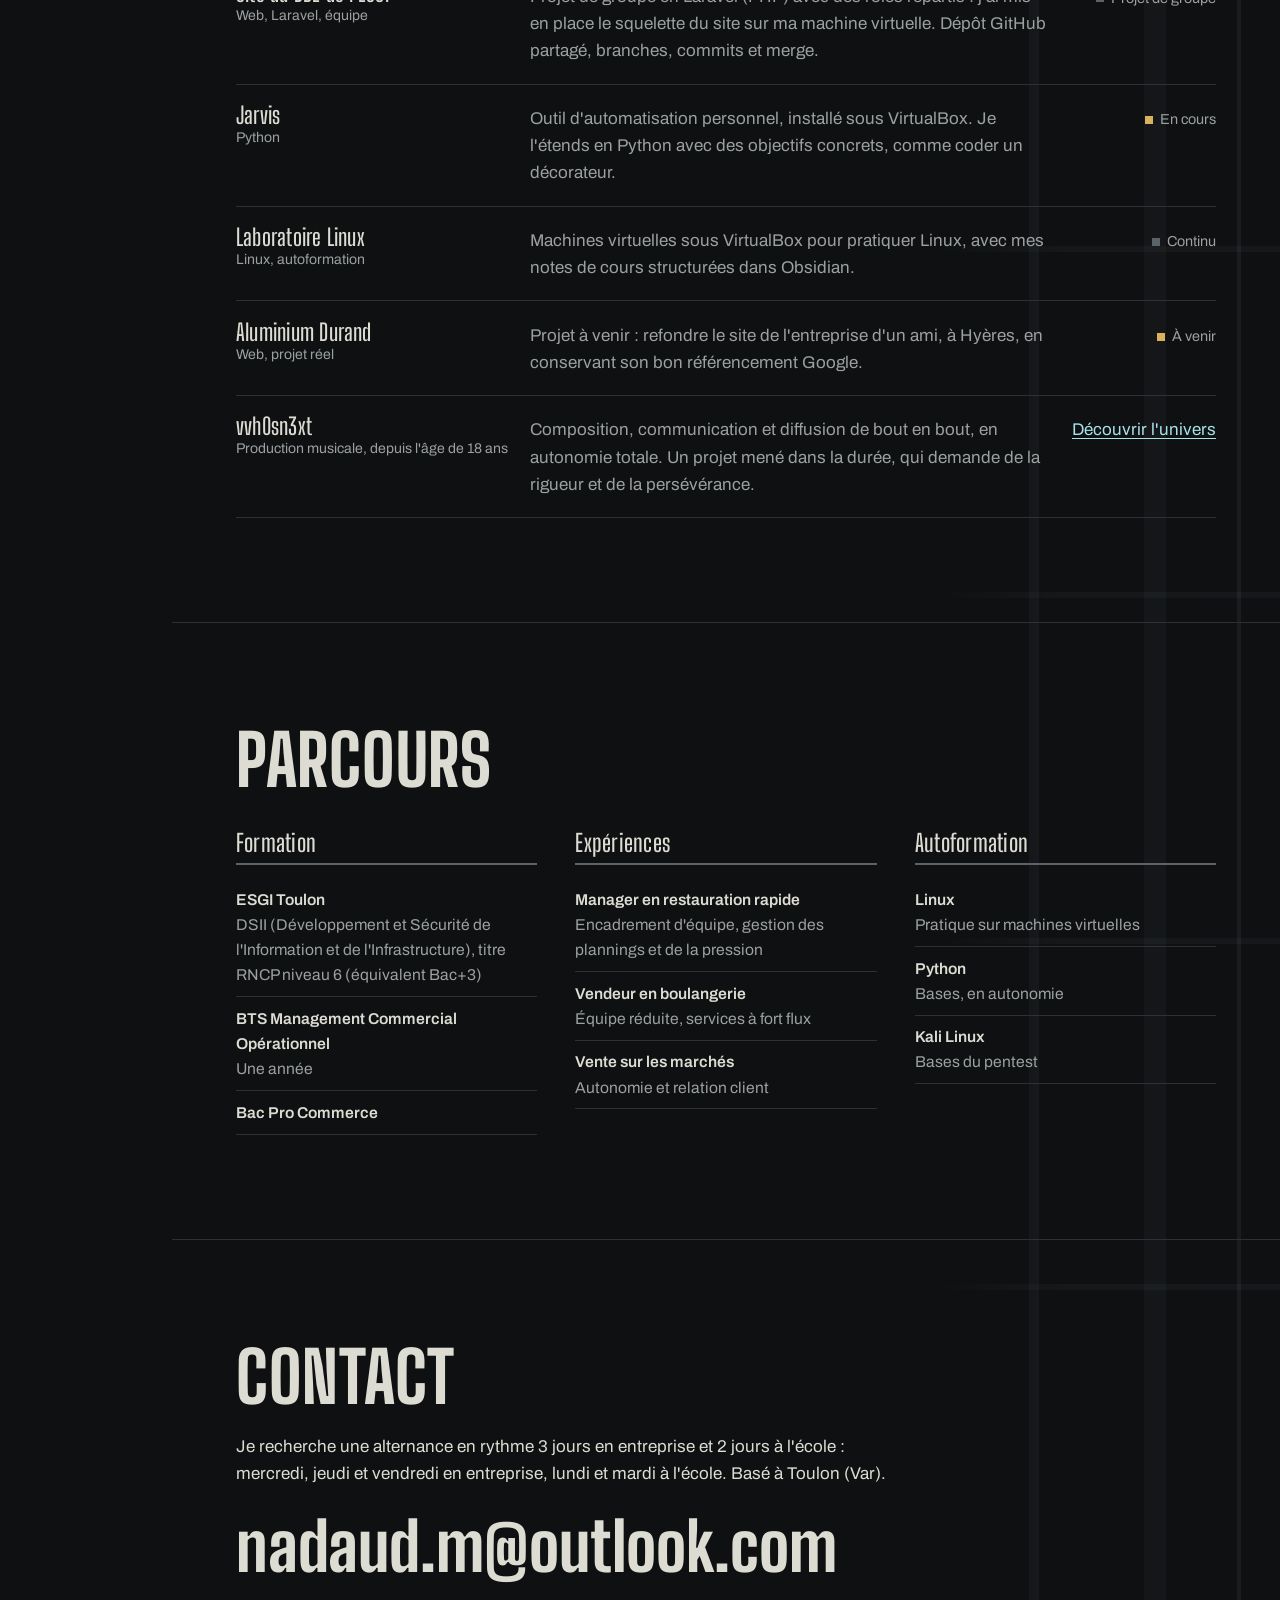
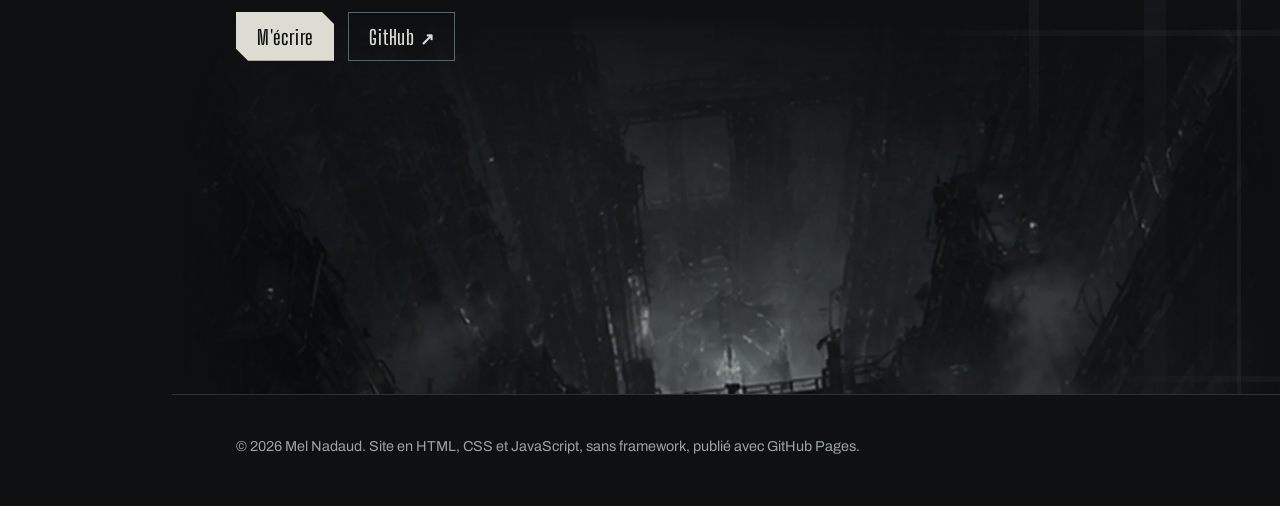
==== commit 1efc0ce6: "Nouvelle direction artistique : fond pleine paage" ====
--- a/index.html
+++ b/index.html
@@ -10,256 +10,193 @@
   <meta property="og:type" content="website">
   <meta property="og:url" content="https://sp3tsn4zz.github.io/Portfolio/">
   <meta property="og:image" content="https://sp3tsn4zz.github.io/Portfolio/img/strate07-accueil.webp">
+  <meta name="theme-color" content="#0f1012">
+  <link rel="preload" href="fonts/big-shoulders-display-800.woff2" as="font" type="font/woff2" crossorigin>
+  <link rel="preload" href="img/fond-megastructure.webp" as="image" media="(min-width: 901px)">
+  <link rel="preload" href="img/fond-megastructure-900.webp" as="image" media="(max-width: 900px)">
   <link rel="stylesheet" href="css/style.css">
-  <style>
-    html { scroll-behavior: smooth; }
-    body { line-height: 1.35; }
-    .wrap { max-width: 960px; margin: 0 auto; padding: 0 20px; }
-
-    /* Le style global met les <p> en noir : on le corrige pour cette page */
-    .wrap p { color: #d0d0d0; text-align: center; padding: .35rem 0; text-shadow: none; }
-
-    nav { position: sticky; top: 0; z-index: 10; background: rgba(10,10,10,.92); border-bottom: 1px solid #3a0000; }
-    nav .wrap { display: flex; flex-wrap: wrap; gap: 8px 22px; justify-content: center; padding: 10px 20px; }
-    nav a { color: #d0d0d0; }
-    nav a:hover { color: #b30000; }
-
-    header.hero { text-align: center; padding: 3.5rem 0 2rem; }
-    header.hero h1 { font-size: 3rem; padding: 0; }
-    .titre { color: #fff; font-size: 1.6rem; margin-top: .4rem; }
-    .accroche { color: #b8b8b8 !important; font-style: italic; text-align: center !important; max-width: 640px; margin: .8rem auto 0; }
-    .contact-line { text-align: center !important; color: #8a8a8a !important; }
-    .btns { display: flex; gap: 12px; justify-content: center; flex-wrap: wrap; margin-top: 1rem; }
-    .btn { display: inline-block; border: 1px solid #b30000; color: #fff; padding: 6px 22px; border-radius: 2px; }
-    .btn:hover { background: #b30000; color: #fff; }
-
-    section { padding: 2.2rem 2.5rem 1.5rem; }
-    h2 { color: #b30000; text-shadow: 0 0 6px #b30000; border-bottom: 1px solid #3a0000; padding-bottom: .3rem; margin-bottom: 1rem; }
-    h3 { color: #fff; font-weight: normal; font-size: 1.5rem; }
-    strong { color: #fff; }
-
-    .skills { display: grid; grid-template-columns: repeat(auto-fit, minmax(270px, 1fr)); gap: 14px; }
-    .skill { border: 1px solid #3a0000; background: #110000; padding: 14px 16px; }
-    .skill h3 { display: flex; justify-content: space-between; gap: 10px; align-items: baseline; }
-    .level { color: #b30000; font-size: 1.1rem; letter-spacing: .04em; text-transform: uppercase; white-space: nowrap; }
-    .skill p { font-size: 1.2rem; color: #b8b8b8 !important; text-align: left; }
-
-    .projects { display: grid; grid-template-columns: repeat(auto-fit, minmax(290px, 1fr)); gap: 16px; }
-    .card { border: 1px solid #3a0000; background: #110000; padding: 16px 18px; display: flex; flex-direction: column; }
-    .card .tag { color: #720081; font-size: 1.1rem; text-transform: uppercase; letter-spacing: .05em; }
-    .card p { font-size: 1.25rem; text-align: left; }
-    .card .more { margin-top: auto; padding-top: .6rem; }
-    .card.featured { grid-column: 1 / -1; }
-    .card.featured img { width: 100%; height: auto; margin: .8rem 0 .2rem; background: #fff; border: 1px solid #3a0000; }
-    .card .thumb { display: block; margin: -16px -18px .8rem; border-bottom: 1px solid #3a0000; overflow: hidden; aspect-ratio: 16 / 9; background: #0a0a0a; }
-    .card .thumb img { width: 100%; height: 100%; object-fit: cover; display: block; transition: transform .4s ease; }
-    .card:hover .thumb img { transform: scale(1.05); }
-    .card .statut { color: #f0d24a; }
-    .card .statut.ligne { color: #5fe0a8; }
-    .card .liens { display: flex; flex-wrap: wrap; gap: 6px 16px; margin-top: auto; padding-top: .6rem; }
-
-    .timeline p { padding: .25rem 0; }
-    .timeline .when { color: #b30000; }
-    ul.plain { list-style: none; padding: 0; }
-    ul.plain li { padding: .25rem 0; text-align: center; }
-    ul.plain li::before { content: "⛧"; color: #b30000; margin-right: .5rem; }
-
-    footer { text-align: center; padding: 3rem 0; color: #6a6a6a; border-top: 1px solid #3a0000; margin-top: 3rem; }
-    @media (max-width: 600px) { header.hero h1 { font-size: 2.2rem; } .titre { font-size: 1.3rem; } section { padding: 1.6rem 1rem 1rem; } }
-  </style>
 </head>
 <body>
 
-  <nav>
-    <div class="wrap">
+  <aside class="jauge" data-profondeur="1200" aria-label="Navigation">
+    <a class="nom" href="#haut">Mel Nadaud<span>Portfolio</span></a>
+    <p class="compteur" aria-hidden="true"><span>−0000</span><small>m</small></p>
+    <p class="lieu" data-surface="Surface" aria-hidden="true">Surface</p>
+    <nav>
+      <span class="curseur" aria-hidden="true"></span>
       <a href="#apropos">À propos</a>
       <a href="#competences">Compétences</a>
       <a href="#projets">Projets</a>
       <a href="#parcours">Parcours</a>
       <a href="#contact">Contact</a>
-      <a href="https://sp3tsn4zz.github.io/another-lie/" target="_blank" rel="noopener">Univers vvh0sn3xt</a>
-    </div>
-  </nav>
-
-  <div class="wrap">
-
-    <header class="hero">
-      <h1>Mel Nadaud</h1>
-      <p class="titre">Étudiant en DSII à l'ESGI Toulon — à la recherche d'une alternance</p>
-      <p class="contact-line">Développement et Sécurité de l'Information et de l'Infrastructure · Toulon (Var)</p>
+    </nav>
+    <a class="externe" href="https://sp3tsn4zz.github.io/another-lie/" target="_blank" rel="noopener">Univers vvh0sn3xt</a>
+  </aside>
+
+  <main class="contenu" id="haut">
+
+    <header class="entree">
+      <p class="dispo"><strong>Recherche une alternance</strong>3 jours en entreprise, 2 jours à l'école · Toulon (Var)</p>
+      <h1>Mel <span class="nom-famille">Nadaud</span></h1>
+      <p class="chapeau">Étudiant en 1re année à l'ESGI Toulon, parcours DSII (Développement et Sécurité de l'Information et de l'Infrastructure).</p>
       <p class="accroche">« J'apprends en construisant : mes propres environnements, mes propres outils, mes propres projets. »</p>
-      <div class="btns">
+      <div class="actions">
         <a class="btn" href="#projets">Voir mes projets</a>
-        <a class="btn" href="mailto:nadaud.m@outlook.com">Me contacter</a>
+        <a class="btn secondaire" href="mailto:nadaud.m@outlook.com">M'écrire</a>
       </div>
     </header>
 
-    <section id="apropos">
+    <section id="apropos" class="piece intro-piece">
       <h2>À propos</h2>
       <p>Avant l'informatique : un Bac Pro Commerce, une année de BTS Management Commercial Opérationnel, puis plusieurs années de contact client, notamment comme manager en restauration rapide et vendeur en boulangerie. Ces expériences m'ont appris à garder mon calme sous pression et à respecter les procédures.</p>
       <p>Pourquoi l'informatique : je produis de la musique en autodidacte depuis mes 18 ans. Cela suppose de maîtriser des outils complexes et de résoudre seul des problèmes techniques. L'informatique est la suite logique de cette démarche.</p>
       <p>Je cherche une alternance, ouverte aux trois familles du cursus (développement, systèmes/réseaux, cybersécurité). Ma spécialisation se construira sur le terrain. J'annonce mon niveau réel plutôt que de l'enjoliver.</p>
     </section>
 
-    <section id="competences">
+    <section id="competences" class="piece">
       <h2>Compétences</h2>
-      <div class="skills">
-        <div class="skill">
-          <h3>Linux <span class="level">Bases</span></h3>
-          <p>Utilisateurs et groupes, permissions, sudo, suivi des processus (top), recherche dans les logs (grep, dmesg), archivage tar, scripts bash.</p>
+      <div class="fiche">
+        <div class="ligne"><h3>Linux</h3><span class="niveau">Bases</span><p>Utilisateurs et groupes, permissions, sudo, suivi des processus (top), recherche dans les logs (grep, dmesg), archivage tar, scripts bash.</p></div>
+        <div class="ligne"><h3>Réseaux</h3><span class="niveau">En apprentissage</span><p>Conception d'une topologie sur deux sites, plan de VLAN et d'adressage, relais DHCP, VPN IPsec, ACL (projet NovaTech).</p></div>
+        <div class="ligne"><h3>Développement</h3><span class="niveau">Débutant</span><p>Python (bases), HTML/CSS/JavaScript (bases), C et VBA Excel (cours ESGI), notions de PHP (PDO) et de Laravel.</p></div>
+        <div class="ligne"><h3>Bases de données</h3><span class="niveau">Débutant</span><p>Modélisation MCD / Merise (cours ESGI, outil Looping), MySQL, phpMyAdmin, requêtes préparées.</p></div>
+        <div class="ligne"><h3>Mise en ligne</h3><span class="niveau">Première expérience</span><p>Hébergement mutualisé (alwaysdata), base MySQL de production avec utilisateur dédié, transfert FTP chiffré (TLS), HTTPS, GitHub Pages. GLPI installé en local sous WampServer (TP).</p></div>
+        <div class="ligne"><h3>Cybersécurité</h3><span class="niveau">Découverte</span><p>Mesures appliquées sur STRATE-07 : mots de passe hachés, requêtes préparées, contrôles côté serveur, cookies sécurisés. Autoformation en cours : Linux/Kali et bases du pentest.</p></div>
+        <div class="ligne"><h3>3D et jeu</h3><span class="niveau">Découverte</span><p>Blender, Roblox Studio (projets MAUERSEGLER M-7 et jeu Roblox).</p></div>
+        <div class="ligne"><h3>Outils et logiciels</h3><span class="niveau">Pratique</span><p>VS Code, Git et GitHub, GitHub Pages, WampServer (Apache, PHP, MySQL), phpMyAdmin, FileZilla, VirtualBox, GLPI, Looping, Blender, Roblox Studio, Notion, Obsidian.</p></div>
+      </div>
+    </section>
+
+    <section id="projets" class="piece">
+      <h2>Projets</h2>
+      <div class="baies">
+
+        <article class="baie">
+          <a class="cadre" href="strate07.html"><img src="img/strate07-accueil.webp" alt="Aperçu du site STRATE-07" width="1366" height="800" loading="lazy"></a>
+          <div>
+            <p class="domaine"><span>Web, PHP / MySQL, ESGI</span><span class="statut ligne">En ligne</span></p>
+            <h3>STRATE-07</h3>
+            <p>Boutique fictive complète : comptes clients, catalogue de 53 produits, commandes et espace administrateur. Base MySQL, mise en ligne chez un hébergeur.</p>
+            <p class="liens"><a href="strate07.html">Voir le projet</a><a href="https://strate07.alwaysdata.net" target="_blank" rel="noopener">Site en ligne</a></p>
+          </div>
+        </article>
+
+        <article class="baie">
+          <a class="cadre" href="another-lie.html"><img src="img/anotherlie-demarrage.webp" alt="Aperçu du site another-lie" loading="lazy"></a>
+          <div>
+            <p class="domaine"><span>Web, HTML / CSS / JS</span><span class="statut ligne">En ligne</span></p>
+            <h3>another-lie</h3>
+            <p>Site artistique de mon projet musical vvh0sn3xt : écran de démarrage animé, effets glitch, galerie filtrable. Publié avec GitHub Pages.</p>
+            <p class="liens"><a href="another-lie.html">Voir le projet</a><a href="https://sp3tsn4zz.github.io/another-lie/" target="_blank" rel="noopener">Site en ligne</a></p>
+          </div>
+        </article>
+
+        <article class="baie">
+          <a class="cadre" href="jeu-roblox.html"><img src="img/roblox-megastructure.webp" alt="Aperçu du jeu Roblox" loading="lazy"></a>
+          <div>
+            <p class="domaine"><span>Jeu, Roblox / Luau</span><span class="statut cours">En développement</span></p>
+            <h3>Jeu de parcours Roblox</h3>
+            <p>Parcours en vue à la première personne dans une mégastructure. Système de déplacement complet (grappin, course sur les murs, téléportation…) en phase de réglage.</p>
+            <p class="liens"><a href="jeu-roblox.html">Voir le projet</a></p>
+          </div>
+        </article>
+
+        <article class="baie">
+          <a class="cadre" href="mauersegler-m7.html"><img src="img/mauersegler-m7-apercu.webp" alt="Aperçu du modèle 3D MAUERSEGLER M-7" loading="lazy"></a>
+          <div>
+            <p class="domaine"><span>3D, Blender</span></p>
+            <h3>MAUERSEGLER M-7</h3>
+            <p>Pistolet fictif modélisé dans Blender, visible en 3D interactive sur la page, et intégré dans mon jeu Roblox.</p>
+            <p class="liens"><a href="mauersegler-m7.html">Voir en 3D</a></p>
+          </div>
+        </article>
+
+      </div>
+
+      <h3 class="registre-titre">Autres projets</h3>
+      <div class="registre">
+        <article class="entree-reg">
+          <h3>NovaTech<span class="domaine">Réseau, ESGI, 2026</span></h3>
+          <p>Projet fil rouge d'Architecture des réseaux : conception du réseau d'une entreprise fictive sur deux sites (Paris et Lyon). Topologie physique, équipements, plan de VLAN et d'adressage, VPN IPsec et règles de sécurité.</p>
+          <a href="projet1.html">Voir le détail</a>
+        </article>
+        <article class="entree-reg">
+          <h3>GLPI, gestion de parc<span class="domaine">Systèmes, ESGI</span></h3>
+          <p>Installation sécurisée de GLPI en local sous WampServer : VirtualHost Apache, base et utilisateur MySQL aux droits limités. En cours : alimentation du parc (import CSV, agents GLPI sur machines virtuelles).</p>
+          <span class="statut cours">TP en cours</span>
+        </article>
+        <article class="entree-reg">
+          <h3>Site du BDE de l'ESGI<span class="domaine">Web, Laravel, équipe</span></h3>
+          <p>Projet de groupe en Laravel (PHP) avec des rôles répartis : j'ai mis en place le squelette du site sur ma machine virtuelle. Dépôt GitHub partagé, branches, commits et merge.</p>
+          <span class="statut">Projet de groupe</span>
+        </article>
+        <article class="entree-reg">
+          <h3>Jarvis<span class="domaine">Python</span></h3>
+          <p>Outil d'automatisation personnel, installé sous VirtualBox. Je l'étends en Python avec des objectifs concrets, comme coder un décorateur.</p>
+          <span class="statut cours">En cours</span>
+        </article>
+        <article class="entree-reg">
+          <h3>Laboratoire Linux<span class="domaine">Linux, autoformation</span></h3>
+          <p>Machines virtuelles sous VirtualBox pour pratiquer Linux, avec mes notes de cours structurées dans Obsidian.</p>
+          <span class="statut">Continu</span>
+        </article>
+        <article class="entree-reg">
+          <h3>Aluminium Durand<span class="domaine">Web, projet réel</span></h3>
+          <p>Projet à venir : refondre le site de l'entreprise d'un ami, à Hyères, en conservant son bon référencement Google.</p>
+          <span class="statut cours">À venir</span>
+        </article>
+        <article class="entree-reg">
+          <h3>vvh0sn3xt<span class="domaine">Production musicale, depuis l'âge de 18 ans</span></h3>
+          <p>Composition, communication et diffusion de bout en bout, en autonomie totale. Un projet mené dans la durée, qui demande de la rigueur et de la persévérance.</p>
+          <a href="another-lie.html">Découvrir l'univers</a>
+        </article>
+      </div>
+    </section>
+
+    <section id="parcours" class="piece">
+      <h2>Parcours</h2>
+      <div class="colonnes-parcours">
+        <div>
+          <h3>Formation</h3>
+          <ul>
+            <li><strong>ESGI Toulon</strong>DSII (Développement et Sécurité de l'Information et de l'Infrastructure), titre RNCP niveau 6 (équivalent Bac+3)</li>
+            <li><strong>BTS Management Commercial Opérationnel</strong>Une année</li>
+            <li><strong>Bac Pro Commerce</strong></li>
+          </ul>
         </div>
-        <div class="skill">
-          <h3>Réseaux <span class="level">En apprentissage</span></h3>
-          <p>Conception d'une topologie sur deux sites, plan de VLAN et d'adressage, relais DHCP, VPN IPsec, ACL (projet NovaTech).</p>
+        <div>
+          <h3>Expériences</h3>
+          <ul>
+            <li><strong>Manager en restauration rapide</strong>Encadrement d'équipe, gestion des plannings et de la pression</li>
+            <li><strong>Vendeur en boulangerie</strong>Équipe réduite, services à fort flux</li>
+            <li><strong>Vente sur les marchés</strong>Autonomie et relation client</li>
+          </ul>
         </div>
-        <div class="skill">
-          <h3>Développement <span class="level">Débutant</span></h3>
-          <p>Python (bases), HTML/CSS/JavaScript (bases), C et VBA Excel (cours ESGI), notions de PHP (PDO) et de Laravel.</p>
+        <div>
+          <h3>Autoformation</h3>
+          <ul>
+            <li><strong>Linux</strong>Pratique sur machines virtuelles</li>
+            <li><strong>Python</strong>Bases, en autonomie</li>
+            <li><strong>Kali Linux</strong>Bases du pentest</li>
+          </ul>
         </div>
-        <div class="skill">
-          <h3>Bases de données <span class="level">Débutant</span></h3>
-          <p>Modélisation MCD / Merise (cours ESGI, outil Looping), MySQL, phpMyAdmin, requêtes préparées.</p>
-        </div>
-        <div class="skill">
-          <h3>Mise en ligne <span class="level">Première expérience</span></h3>
-          <p>Hébergement mutualisé (alwaysdata), base MySQL de production avec utilisateur dédié, transfert FTP chiffré (TLS), HTTPS, GitHub Pages. GLPI installé en local sous WampServer (TP).</p>
-        </div>
-        <div class="skill">
-          <h3>Outils et logiciels <span class="level">Pratique</span></h3>
-          <p>VS Code, Git et GitHub, GitHub Pages, WampServer (Apache, PHP, MySQL), phpMyAdmin, FileZilla, VirtualBox, GLPI, Looping, Blender, Roblox Studio, Notion, Obsidian.</p>
-        </div>
-        <div class="skill">
-          <h3>3D et jeu <span class="level">Découverte</span></h3>
-          <p>Blender, Roblox Studio (projets MAUERSEGLER M-7 et jeu Roblox).</p>
-        </div>
-        <div class="skill">
-          <h3>Cybersécurité <span class="level">Découverte</span></h3>
-          <p>Mesures appliquées sur STRATE-07 : mots de passe hachés, requêtes préparées, contrôles côté serveur, cookies sécurisés. Autoformation en cours : Linux/Kali et bases du pentest.</p>
-        </div>
-      </div>
-    </section>
-
-    <section id="projets">
-      <h2>Projets</h2>
-      <div class="projects">
-
-        <article class="card">
-          <a class="thumb" href="strate07.html"><img src="img/strate07-accueil.webp" alt="Aperçu du site STRATE-07" loading="lazy"></a>
-          <span class="tag">Web · PHP / MySQL · ESGI · <span class="statut ligne">En ligne</span></span>
-          <h3>STRATE-07</h3>
-          <p>Boutique fictive complète : comptes clients, catalogue de 53 produits, commandes et espace administrateur. Base MySQL, mise en ligne chez un hébergeur.</p>
-          <div class="liens">
-            <a href="strate07.html">Voir le projet →</a>
-            <a href="https://strate07.alwaysdata.net" target="_blank" rel="noopener">Site en ligne ↗</a>
-          </div>
-        </article>
-
-        <article class="card">
-          <a class="thumb" href="another-lie.html"><img src="img/anotherlie-demarrage.webp" alt="Aperçu du site another-lie" loading="lazy"></a>
-          <span class="tag">Web · HTML / CSS / JS · <span class="statut ligne">En ligne</span></span>
-          <h3>another-lie</h3>
-          <p>Site artistique de mon projet musical vvh0sn3xt : écran de démarrage animé, effets glitch, galerie filtrable. Publié avec GitHub Pages.</p>
-          <div class="liens">
-            <a href="another-lie.html">Voir le projet →</a>
-            <a href="https://sp3tsn4zz.github.io/another-lie/" target="_blank" rel="noopener">Site en ligne ↗</a>
-          </div>
-        </article>
-
-        <article class="card">
-          <a class="thumb" href="jeu-roblox.html"><img src="img/roblox-megastructure.webp" alt="Aperçu du jeu Roblox" loading="lazy"></a>
-          <span class="tag">Jeu · Roblox / Luau · <span class="statut">En développement</span></span>
-          <h3>Jeu de parcours Roblox</h3>
-          <p>Parcours en vue à la première personne dans une mégastructure. Système de déplacement complet (grappin, course sur les murs, téléportation…) en phase de réglage.</p>
-          <a class="more" href="jeu-roblox.html">Voir le projet →</a>
-        </article>
-
-        <article class="card">
-          <a class="thumb" href="mauersegler-m7.html"><img src="img/mauersegler-m7-apercu.webp" alt="Aperçu du modèle 3D MAUERSEGLER M-7" loading="lazy"></a>
-          <span class="tag">3D · Blender</span>
-          <h3>MAUERSEGLER M-7</h3>
-          <p>Pistolet fictif modélisé dans Blender, visible en 3D interactive sur la page, et intégré dans mon jeu Roblox.</p>
-          <a class="more" href="mauersegler-m7.html">Voir en 3D →</a>
-        </article>
-
-        <article class="card">
-          <span class="tag">Réseau · ESGI · 2026</span>
-          <h3>NovaTech — architecture réseau</h3>
-          <p>Projet fil rouge d'Architecture des réseaux : conception du réseau d'une entreprise fictive sur deux sites (Paris et Lyon). Topologie physique, équipements, plan de VLAN et d'adressage, VPN IPsec et règles de sécurité.</p>
-          <a class="more" href="projet1.html">Voir le projet en détail →</a>
-        </article>
-
-        <article class="card">
-          <span class="tag">Systèmes · ESGI · <span class="statut">TP en cours</span></span>
-          <h3>GLPI — gestion de parc</h3>
-          <p>Installation sécurisée de GLPI en local sous WampServer : VirtualHost Apache, base et utilisateur MySQL aux droits limités. En cours : alimentation du parc (import CSV, agents GLPI sur machines virtuelles).</p>
-        </article>
-
-        <article class="card">
-          <span class="tag">Web · Laravel · Équipe · ESGI</span>
-          <h3>Site du BDE de l'ESGI</h3>
-          <p>Projet de groupe en Laravel (PHP) avec des rôles répartis : j'ai mis en place le squelette du site sur ma machine virtuelle. Dépôt GitHub partagé, branches, commits et merge.</p>
-        </article>
-
-        <article class="card">
-          <span class="tag">Python · En cours</span>
-          <h3>Jarvis</h3>
-          <p>Outil d'automatisation personnel, installé sous VirtualBox. Je l'étends en Python avec des objectifs concrets, comme coder un décorateur.</p>
-        </article>
-
-        <article class="card">
-          <span class="tag">Linux · Auto-formation</span>
-          <h3>Laboratoire Linux / VirtualBox</h3>
-          <p>Machines virtuelles sous VirtualBox pour pratiquer Linux, avec mes notes de cours structurées dans Obsidian.</p>
-        </article>
-
-        <article class="card">
-          <span class="tag">Web · Projet réel · <span class="statut">À venir</span></span>
-          <h3>Refonte du site d'Aluminium Durand</h3>
-          <p>Projet à venir : refondre le site de l'entreprise d'un ami, à Hyères, en conservant son bon référencement Google.</p>
-        </article>
-
-        <article class="card">
-          <span class="tag">Créatif · Depuis l'âge de 18 ans</span>
-          <h3>Production musicale — vvh0sn3xt</h3>
-          <p>Composition, communication et diffusion de bout en bout, en autonomie totale. Un projet mené dans la durée, qui demande de la rigueur et de la persévérance.</p>
-          <a class="more" href="another-lie.html">Découvrir l'univers →</a>
-        </article>
-
-      </div>
-    </section>
-
-    <section id="parcours" class="timeline">
-      <h2>Parcours</h2>
-      <h3>Formation</h3>
-      <ul class="plain">
-        <li><strong>ESGI Toulon</strong> — DSII (Développement et Sécurité de l'Information et de l'Infrastructure), titre RNCP niveau 6 (équivalent Bac+3)</li>
-        <li><strong>BTS Management Commercial Opérationnel</strong> — une année</li>
-        <li><strong>Bac Pro Commerce</strong></li>
-      </ul>
-      <h3 style="margin-top:1rem">Expériences</h3>
-      <ul class="plain">
-        <li><strong>Manager en restauration rapide</strong> — encadrement d'équipe, gestion des plannings et de la pression</li>
-        <li><strong>Vendeur en boulangerie</strong> — équipe réduite, services à fort flux</li>
-        <li><strong>Vente sur les marchés</strong> — autonomie et relation client</li>
-      </ul>
-      <h3 style="margin-top:1rem">Auto-formation</h3>
-      <ul class="plain">
-        <li>Linux · Python · Kali Linux et bases du pentest</li>
-      </ul>
-    </section>
-
-    <section id="contact">
+      </div>
+    </section>
+
+    <section id="contact" class="piece fond">
       <h2>Contact</h2>
-      <p>Je recherche une alternance en rythme 3 jours en entreprise / 2 jours en école (mercredi-jeudi-vendredi en entreprise, lundi-mardi à l'école).</p>
-      <p>E-mail : <a href="mailto:nadaud.m@outlook.com">nadaud.m@outlook.com</a> · Toulon (Var)</p>
-      <div class="btns">
-        <a class="btn" href="mailto:nadaud.m@outlook.com?subject=Alternance%20-%20Mel%20Nadaud">Me contacter</a>
-        <a class="btn" href="https://github.com/Sp3tsn4zz" target="_blank" rel="noopener">GitHub ↗</a>
-      </div>
-    </section>
-
-    <footer>© 2026 Mel Nadaud</footer>
-  </div>
-
+      <p>Je recherche une alternance en rythme 3 jours en entreprise et 2 jours à l'école : mercredi, jeudi et vendredi en entreprise, lundi et mardi à l'école. Basé à Toulon (Var).</p>
+      <p class="adresse"><a href="mailto:nadaud.m@outlook.com?subject=Alternance%20-%20Mel%20Nadaud">nadaud.m@outlook.com</a></p>
+      <div class="actions">
+        <a class="btn" href="mailto:nadaud.m@outlook.com?subject=Alternance%20-%20Mel%20Nadaud">M'écrire</a>
+        <a class="btn secondaire" href="https://github.com/Sp3tsn4zz" target="_blank" rel="noopener">GitHub</a>
+      </div>
+    </section>
+
+  </main>
+
+  <footer class="pied">© 2026 Mel Nadaud. Site en HTML, CSS et JavaScript, sans framework, publié avec GitHub Pages.</footer>
+
+  <script src="js/profondeur.js" defer></script>
 </body>
 </html>
--- a/css/style.css
+++ b/css/style.css
@@ -1,451 +1,223 @@
-@import url('https://fonts.googleapis.com/css2?family=VT323&display=swap');
-
-/* EN-TÊTE : collé en haut, menu sur une ligne */
-header {
-  background-color: rgba(0, 0, 0, 0.95);
-  padding: 1rem;
-  text-align: center;
-}
-
-nav a {
-  margin: 0 1rem;
-  font-size: 1.6rem;
-}
-
-/* SECTIONS : centrées, espacées, fond sombre pour la lisibilité */
-section {
-  max-width: 800px;
-  margin: 4rem auto;
-  padding: 2rem;
-  background-color: rgba(0, 0, 0, 0.6);
-  border: 1px solid #b30000;
-  text-align: center;
-}
-
-h2 {
-  color: #b30000;
-  margin-bottom: 1rem;
-}
-
-h3 {
-  color: #b30000;
-  margin-bottom: 1rem;
-}
-
-/* TABLEAU DES BEATS */
-table {
-  width: 100%;
-  border-collapse: collapse;
-}
-
-th, td {
-  padding: 0.5rem;
-  border-bottom: 1px solid #b30000;
-}
-
-/* LIENS : un par ligne */
-#liens a {
-  display: block;
-  margin: 0.5rem 0;
-}
-
-footer {
-  text-align: center;
-  padding: 2rem;
-}
-
-/* LIENS DU MENU */
-nav a {
-  position: relative;
-  display: inline-block;
-  margin: 0 2rem;
-  font-size: 1.6rem;
-}
-
-/* Les deux pentacles, cachés par défaut */
-nav a::before,
-nav a::after {
-  content: "⛧";
-  position: absolute;
-  top: 50%;
-  transform: translateY(-50%);
-  color: #b30000;
-  opacity: 0;
-  transition: opacity 0.2s;
-}
-
-nav a::before { left: -1.5rem; }
-nav a::after  { right: -1.5rem; }
-
-/* Au survol : glitch sur le texte */
-nav a:hover {
-  color: #b30000;
-  animation: glitch 0.3s infinite;
-}
-
-/* Au survol : les pentacles apparaissent et tremblent */
-nav a:hover::before,
-nav a:hover::after {
-  opacity: 1;
-  animation: glitch-pentacle 0.4s infinite;
-}
-
-@keyframes glitch {
-  0%   { text-shadow:  2px  0   #b30000, -2px  0   #000303; transform: translate(0, 0); }
-  25%  { text-shadow: -2px -1px #b30000,  2px  1px #000000; transform: translate(-1px, 1px); }
-  50%  { text-shadow:  1px  2px #b30000, -1px -2px #000505; transform: translate(1px, -1px); }
-  75%  { text-shadow: -1px  0   #b30000,  1px  0   #000202; transform: translate(-1px, 0); }
-  100% { text-shadow:  2px  0   #b30000, -2px  0   #000505; transform: translate(0, 0); }
-}
-
-@keyframes glitch-pentacle {
-  0%, 100% { transform: translateY(-50%) rotate(0deg) scale(1); }
-  33%      { transform: translateY(-50%) rotate(-10deg) scale(1.2); }
-  66%      { transform: translateY(-50%) rotate(8deg) scale(0.9); }
-}
-
-* {
-  margin: 0;
-  padding: 0;
-  box-sizing: border-box;
-}
-
-title {
-  margin-top: 10rem;
-  margin-left: 3rem;
-}
-
+/* =========================================================
+   Portfolio Mel Nadaud — DA « descente dans la mégastructure »
+   Styles communs à toutes les pages
+   ========================================================= */
+
+@font-face { font-family: "Big Shoulders"; src: url("../fonts/big-shoulders-display-600.woff2") format("woff2"); font-weight: 600; font-display: swap; }
+@font-face { font-family: "Big Shoulders"; src: url("../fonts/big-shoulders-display-800.woff2") format("woff2"); font-weight: 800; font-display: swap; }
+@font-face { font-family: "Archivo"; src: url("../fonts/archivo-400.woff2") format("woff2"); font-weight: 400; font-display: swap; }
+@font-face { font-family: "Archivo"; src: url("../fonts/archivo-400-italic.woff2") format("woff2"); font-weight: 400; font-style: italic; font-display: swap; }
+@font-face { font-family: "Archivo"; src: url("../fonts/archivo-600.woff2") format("woff2"); font-weight: 600; font-display: swap; }
+
+:root {
+  /* Palette : béton, acier, brume, et un seul voyant cyan */
+  --beton: #0f1012;        /* fond : le noir du puits */
+  --beton-clair: #181a1d;  /* panneaux */
+  --acier: #2c3135;        /* lignes, structure */
+  --acier-clair: #5a6368;
+  --brume: #dcdcd3;        /* texte principal */
+  --cendre: #9aa19f;       /* texte secondaire */
+  --voyant: #a6e3e8;       /* accent unique : liens, jauge, focus */
+  --ambre: #d8b25c;        /* statut « en cours / à venir » */
+  --vert: #8fd0a0;         /* statut « en ligne » */
+
+  --titre: "Big Shoulders", "Arial Narrow", sans-serif;
+  --texte: "Archivo", "Segoe UI", sans-serif;
+
+  --rail: 172px;           /* largeur de la jauge de profondeur */
+  --mesure: 68ch;          /* longueur de ligne max du texte */
+}
+
+* { box-sizing: border-box; margin: 0; padding: 0; }
+html { scroll-behavior: smooth; scroll-padding-top: 1.5rem; }
 body {
-  background-color: #0a0a0a;
-  color: #d0d0d0;
-  font-family: 'VT323', monospace;
-  font-size: 1.4rem;
-}
-
-h1 {
-  color: #b30000;
-  text-align: center;
-  padding: 2rem 0;
-  text-shadow: 0 0 8px #b30000;
-}
-
-a {
-  color: #b40c0c;
-  text-decoration: none;
-}
-
-a:hover {
-  color: #b30000;
-}
-
-video {
-position: fixed; 
-top: 00;
-left: 00;
-width: 100vw;
-z-index: -1;
-}
-
-p  {
-  color: #000000;
-  text-align: center;
-  padding: 2rem 0;
-  text-shadow: 0 0 8px #ad0101;
-}
-
-.glitch-link {
-  position: relative;
-  color: #fff;
-  text-decoration: none;
-  display: inline-block;
-}
-
-.glitch-link::before,
-.glitch-link::after {
-  content: attr(data-text);
-  position: absolute;
-  top: 0;
-  left: 0;
-  width: 100%;
-  height: 100%;
-  opacity: 0;
-}
-
-.glitch-link:hover::before,
-.glitch-link:hover::after {
-  opacity: 1;
-}
-
-.glitch-link:hover::before {
-  color: #c20202;
-  animation: glitch-top 0.4s infinite linear alternate-reverse;
-  clip-path: polygon(0 0, 100% 0, 100% 45%, 0 45%);
-}
-
-.glitch-link:hover::after {
-  color: #000000;
-  animation: glitch-bottom 0.15s infinite linear alternate-reverse;
-  clip-path: polygon(0 55%, 100% 55%, 100% 100%, 0 100%);
-}
-
-@keyframes glitch-top {
-  0%   { transform: translate(0, 0); }
-  20%  { transform: translate(-6px, -3px); }
-  40%  { transform: translate(2px, 1px); }
-  60%  { transform: translate(-3px, 4px); }
-  80%  { transform: translate(1px, -1px); }
-  100% { transform: translate(0, 0); }
-}
-
-@keyframes glitch-bottom {
-  0%   { transform: translate(0, 0); }
-  20%  { transform: translate(2px, 1px); }
-  40%  { transform: translate(-6px, -3px); }
-  60%  { transform: translate(1px, -1px); }
-  80%  { transform: translate(-7px, 5px); }
-  100% { transform: translate(0, 0); }
-}
-
-.portfolio-grid {
-  display: grid;
-  grid-template-columns: repeat(auto-fit, minmax(280px, 1fr));
-  gap: 24px;
-  padding: 40px 20px;
-}
-
-.portfolio-item {
-  position: relative;
-  display: block;
-  overflow: hidden;
-  border-radius: 4px;
-  text-decoration: none;
-}
-
-.portfolio-item img {
-  width: 100%;
-  height: 100%;
-  object-fit: cover;
-  display: block;
-  transition: transform 0.4s ease;
-}
-
-.portfolio-item:hover img {
-  transform: scale(1.08);
-}
-
-.portfolio-overlay {
-  position: absolute;
-  bottom: 0;
-  left: 0;
-  width: 100%;
-  padding: 16px;
-  background: linear-gradient(to top, rgba(0,0,0,0.85), transparent);
-  color: #fff;
-  opacity: 0;
-  transition: opacity 0.3s ease;
-}
-
-.portfolio-item:hover .portfolio-overlay {
-  opacity: 1;
-}
-
-.portfolio-overlay h3 {
-  margin: 0;
-  font-size: 1.1rem;
-}
-
-.portfolio-overlay p {
-  margin: 4px 0 0;
-  font-size: 0.85rem;
-  opacity: 0.8;
-}
-
-/* ÉCRAN D'ACCÈS : couvre tout le site */
-#porte {
-  position: fixed;
-  inset: 0;
-  z-index: 100;
-  background-color: #050505;
-  display: flex;
-  flex-direction: column;
-  justify-content: center;
-  align-items: center;
-  gap: 1rem;
-}
-
-#porte input,
-#porte button {
-  font-family: inherit;
-  font-size: 1.4rem;
-  padding: 0.5rem 1rem;
-  margin: 0.3rem;
-  background-color: #000;
-  color: #d0d0d0;
-  border: 1px solid #b30000;
-}
-
-#porte button:hover {
-  background-color: #b30000;
-  color: #000;
-  cursor: pointer;
-}
-
-#erreur {
-  color: #b30000;
-}
-
-/* Classe générique pour cacher un élément */
-.cache {
-  display: none !important;
-}
-
-/* Lignes de balayage façon vieil écran */
-#porte::after {
-  content: "";
-  position: absolute;
-  inset: 0;
-  pointer-events: none;
-  background: repeating-linear-gradient(
-    to bottom,
-    rgba(0, 0, 0, 0) 0px,
-    rgba(0, 0, 0, 0) 2px,
-    rgba(0, 0, 0, 0.35) 3px
-  );
-}
-
-#boot,
-#login {
-  width: 90%;
-  max-width: 600px;
-  text-align: center;
-}
-
-/* Lignes de litanie */
-#boot-texte p {
-  color: #5dccee;
-  text-align: left;
-  padding: 0.2rem 0;
-  text-shadow: inherit;
-}
-
-/* Barre de chargement */
-.barre {
-  width: 100%;
-  height: 1.2rem;
-  margin-top: 1rem;
-  border: 1px solid #b30000;
-}
-
-#barre-remplie {
-  width: 0%;
-  height: 100%;
-  background-color: #b30000;
-  box-shadow: 0 0 10px #b30000;
-  transition: width 0.1s linear;
-}
-
-#boot-pourcent,
-#erreur {
-  color: #b30000;
-  padding: 0.5rem 0;
-}
-
-/* COULEURS DES STATUTS */
-.rouge  { color: #ff1a1a; text-shadow: 0 0 6px #ff1a1a; }
-.jaune  { color: #ffd000; text-shadow: 0 0 6px #ffd000; }
-.orange { color: #ff7b00; text-shadow: 0 0 6px #ff7b00; }
-
-#boot-texte p.alerte {
-  color: #ff1a1a;
-  animation: clignote 0.5s steps(2) infinite;
-}
-
-@keyframes clignote {
-  50% { opacity: 0; }
-}
-
-/* Gros glitch avant le formulaire */
-#porte.glitch-fort {
-  animation: glitch-fort 0.4s steps(4);
-}
-
-@keyframes glitch-fort {
-  0%   { transform: none; }
-  25%  { transform: translate(-12px, 3px) skewX(12deg); filter: hue-rotate(90deg); }
-  50%  { transform: translate(10px, -3px); filter: invert(1); }
-  75%  { transform: translate(-5px, 0) skewX(-6deg); filter: none; }
-  100% { transform: none; }
-}
-/* ===== LOGO ANIMÉ AVEC GLITCH ===== */
-.logo-glitch {
-  position: relative;
-  width: 180px;
-  height: 180px;
-  margin: 0 auto 1.5rem;
-}
-
-.logo-calque {
-  position: absolute;
-  inset: 0;
-  width: 100%;
-  height: 100%;
-  object-fit: contain;
-}
-
-.logo-calque:first-child {
-  filter: drop-shadow(0 0 12px #b30000);
-}
-
-.logo-rouge {
-  filter: drop-shadow(-6px 0 #ff0000);
-  mix-blend-mode: screen;
-  animation: tranche-1 1.2s steps(1) infinite;
-}
-
-.logo-cyan {
-  filter: drop-shadow(6px 0 #00ffff);
-  mix-blend-mode: screen;
-  animation: tranche-2 0.9s steps(1) infinite;
-}
-
-@keyframes tranche-1 {
-  0%   { clip-path: inset(10% 0 80% 0); transform: translateX(-12px); }
-  20%  { clip-path: inset(45% 0 40% 0); transform: translateX(10px); }
-  40%  { clip-path: inset(70% 0 15% 0); transform: translateX(-6px); }
-  60%  { clip-path: inset(0 0 100% 0);  transform: none; }
-  80%  { clip-path: inset(30% 0 55% 0); transform: translateX(14px); }
-  100% { clip-path: inset(85% 0 5% 0);  transform: translateX(-4px); }
-}
-
-@keyframes tranche-2 {
-  0%   { clip-path: inset(60% 0 25% 0); transform: translateX(10px); }
-  25%  { clip-path: inset(5% 0 85% 0);  transform: translateX(-14px); }
-  50%  { clip-path: inset(0 0 100% 0);  transform: none; }
-  75%  { clip-path: inset(35% 0 45% 0); transform: translateX(8px); }
-  100% { clip-path: inset(75% 0 10% 0); transform: translateX(-10px); }
-}
-
-/* ===== GLITCH DE L'ÉCRAN ===== */
-#boot,
-#login {
-  text-shadow: 3px 0 rgba(255, 0, 0, 0.8), -3px 0 rgba(16, 177, 218, 0.6);
-}
-
-#boot.saut,
-#login.saut {
-  animation: saut 0.2s steps(4);
-}
-
-@keyframes saut {
-  0%   { transform: translate(-15px, 3px) skewX(-15deg); clip-path: inset(0 0 60% 0); filter: hue-rotate(90deg); }
-  25%  { transform: translate(12px, -2px); clip-path: inset(40% 0 20% 0); filter: invert(1); }
-  50%  { transform: translate(-8px, 0) skewX(10deg); clip-path: inset(70% 0 0 0); filter: none; }
-  75%  { transform: translate(5px, 2px); clip-path: inset(20% 0 50% 0); }
-  100% { transform: none; clip-path: none; }
-}
-
-.bloc-glitch {
-  position: absolute;
-  pointer-events: none;
-  mix-blend-mode: difference;
-}
+  background: var(--beton);
+  color: var(--brume);
+  font-family: var(--texte);
+  font-size: 1.0625rem;
+  line-height: 1.6;
+  -webkit-font-smoothing: antialiased;
+}
+/* grain de béton très léger, dessiné en CSS (aucune image) */
+body::before {
+  content: ""; position: fixed; inset: 0; pointer-events: none; z-index: 0;
+  background:
+    repeating-linear-gradient(90deg, rgba(255,255,255,.012) 0 1px, transparent 1px 7px),
+    repeating-linear-gradient(0deg, rgba(0,0,0,.05) 0 1px, transparent 1px 5px);
+}
+img { max-width: 100%; display: block; }
+
+a { color: var(--voyant); text-decoration-thickness: 1px; text-underline-offset: 3px; }
+a:hover { color: #fff; }
+a[target="_blank"]:not(.cadre)::after { content: " ↗"; font-size: .85em; }
+:focus-visible { outline: 2px solid var(--voyant); outline-offset: 3px; }
+
+h1, h2, h3 { font-family: var(--titre); font-weight: 800; line-height: .95; letter-spacing: .01em; color: var(--brume); }
+h2 { font-size: clamp(2.6rem, 6vw, 4.4rem); text-transform: uppercase; }
+h3 { font-size: 1.75rem; font-weight: 600; }
+p { max-width: var(--mesure); }
+strong { font-weight: 600; color: #fff; }
+
+/* Boutons : plaques d'acier */
+.btn {
+  display: inline-block; font-family: var(--titre); font-weight: 600; font-size: 1.25rem; letter-spacing: .04em;
+  color: var(--beton); background: var(--brume); padding: .55rem 1.3rem .5rem; text-decoration: none;
+  clip-path: polygon(0 0, calc(100% - 12px) 0, 100% 12px, 100% 100%, 12px 100%, 0 calc(100% - 12px));
+}
+.btn:hover { background: var(--voyant); color: var(--beton); }
+.btn.secondaire { background: transparent; color: var(--brume); box-shadow: inset 0 0 0 1px var(--acier-clair); clip-path: none; }
+.btn.secondaire:hover { box-shadow: inset 0 0 0 1px var(--voyant); color: var(--voyant); }
+
+/* Statuts : petit carré-voyant + texte */
+.statut { display: inline-flex; align-items: center; gap: .45rem; font-size: .9rem; color: var(--cendre); }
+.statut::before { content: ""; width: 8px; height: 8px; background: var(--acier-clair); }
+.statut.ligne::before { background: var(--vert); box-shadow: 0 0 6px var(--vert); }
+.statut.cours::before { background: var(--ambre); }
+
+/* Cadre d'image : équerres d'angle comme un repère de chantier */
+.cadre { position: relative; padding: 10px; }
+.cadre::before, .cadre::after {
+  content: ""; position: absolute; width: 22px; height: 22px; border: 0 solid var(--acier-clair); pointer-events: none;
+}
+.cadre::before { top: 0; left: 0; border-top-width: 2px; border-left-width: 2px; }
+.cadre::after { bottom: 0; right: 0; border-bottom-width: 2px; border-right-width: 2px; }
+.cadre img { width: 100%; height: auto; filter: grayscale(.35) contrast(1.05); transition: filter .3s; }
+a.cadre:hover img, .cadre:hover img { filter: none; }
+a.cadre::after { transition: border-color .2s; }
+a.cadre:hover::before, a.cadre:hover::after { border-color: var(--voyant); }
+
+/* ---------- Jauge de profondeur (toutes les pages) ---------- */
+.jauge {
+  position: fixed; top: 0; left: 0; bottom: 0; width: var(--rail); z-index: 20;
+  padding: 1.6rem 0 1.6rem 1.4rem; display: flex; flex-direction: column;
+  border-right: 1px solid var(--acier); background: linear-gradient(90deg, rgba(15,16,18,.97), rgba(15,16,18,.9));
+}
+.jauge .nom { font-family: var(--titre); font-weight: 800; font-size: 1.5rem; line-height: 1; text-decoration: none; color: var(--brume); }
+.jauge .nom span { display: block; font-weight: 600; font-size: 1rem; color: var(--cendre); margin-top: .2rem; }
+.jauge .compteur { margin-top: 1.8rem; font-family: var(--titre); font-weight: 600; font-size: 2.1rem; line-height: 1; color: var(--voyant); font-variant-numeric: tabular-nums; }
+.jauge .compteur small { font-size: 1rem; color: var(--cendre); margin-left: .15rem; }
+.jauge .lieu { font-size: .85rem; color: var(--cendre); margin-top: .25rem; min-height: 1.4em; }
+.jauge nav { position: relative; margin-top: 1.6rem; flex: 1; display: flex; flex-direction: column; justify-content: space-between; padding-left: 16px; }
+/* la règle graduée */
+.jauge nav::before {
+  content: ""; position: absolute; left: 0; top: 0; bottom: 0; width: 7px;
+  background: repeating-linear-gradient(180deg, var(--acier-clair) 0 1px, transparent 1px 12px);
+  border-left: 1px solid var(--acier-clair);
+}
+.jauge .curseur { position: absolute; left: -4px; width: 15px; height: 2px; background: var(--voyant); box-shadow: 0 0 8px var(--voyant); top: 0; transition: top .15s linear; }
+.jauge nav a { font-size: .92rem; color: var(--cendre); text-decoration: none; padding: .15rem 0; }
+.jauge nav a:hover, .jauge nav a[aria-current="true"] { color: var(--brume); }
+.jauge nav a[aria-current="true"]::before { content: ""; display: inline-block; width: 6px; height: 6px; background: var(--voyant); margin: 0 .45rem .12rem 0; }
+.jauge .externe { margin-top: 1.4rem; font-size: .85rem; }
+
+.contenu { position: relative; z-index: 1; margin-left: var(--rail); }
+.piece { padding: 6.5rem clamp(1.4rem, 5vw, 5rem); border-top: 1px solid var(--acier); }
+.piece > h2 { margin-bottom: 1.4rem; }
+.intro-piece > h2 { margin-bottom: .6rem; }
+/* structure de fond : piliers lointains sur le bord droit, sous tout le contenu */
+#haut.contenu::before {
+  content: ""; position: absolute; top: 100vh; right: 0; bottom: 0; width: min(28vw, 380px); z-index: -1; pointer-events: none;
+  background:
+    linear-gradient(90deg, transparent 0 30%, rgba(109,122,129,.10) 30% calc(30% + 10px), transparent calc(30% + 10px) 62%, rgba(109,122,129,.07) 62% calc(62% + 22px), transparent calc(62% + 22px) 88%, rgba(109,122,129,.12) 88% calc(88% + 4px), transparent calc(88% + 4px)),
+    repeating-linear-gradient(180deg, transparent 0 340px, rgba(109,122,129,.08) 340px 346px);
+  -webkit-mask-image: linear-gradient(90deg, transparent, #000 40%);
+          mask-image: linear-gradient(90deg, transparent, #000 40%);
+}
+
+footer.pied { margin-left: var(--rail); padding: 2.5rem clamp(1.4rem, 5vw, 5rem) 3rem; border-top: 1px solid var(--acier); color: var(--cendre); font-size: .9rem; position: relative; z-index: 1; }
+
+/* ---------- Accueil ---------- */
+.entree { position: relative; min-height: 100vh; min-height: 100svh; display: flex; flex-direction: column; justify-content: flex-end; padding: 0 clamp(1.4rem, 5vw, 5rem) 4.5rem; overflow: hidden; }
+/* fond : image de la mégastructure, assombrie à gauche pour la lisibilité */
+.entree::before { content: ""; position: absolute; inset: 0; z-index: -2; background: url("../img/fond-megastructure.webp") right center / auto 100% no-repeat; }
+.entree::after { content: ""; position: absolute; inset: 0; z-index: -1; pointer-events: none;
+  background:
+    linear-gradient(90deg, rgba(15,16,18,.75) 0, rgba(15,16,18,.35) 45%, rgba(15,16,18,0) 65%),
+    linear-gradient(180deg, rgba(15,16,18,0) 60%, var(--beton) 100%); }
+@media (max-width: 900px) { .entree::before { background-image: url("../img/fond-megastructure-900.webp"); } .fond::before { background-image: url("../img/fond-puits-1280.webp"); } }
+
+.entree h1 { font-size: clamp(4.6rem, 15vw, 13rem); text-transform: uppercase; line-height: .82; letter-spacing: -.005em; }
+.entree h1 .nom-famille { display: block; color: transparent; -webkit-text-stroke: 1.5px var(--brume); }
+.entree .chapeau { margin-top: 1.6rem; font-size: 1.2rem; max-width: 40ch; color: var(--brume); }
+.entree .accroche { margin-top: .6rem; color: var(--cendre); font-style: italic; max-width: 52ch; }
+.entree .actions { display: flex; flex-wrap: wrap; gap: .9rem; margin-top: 2rem; }
+.entree .dispo { text-shadow: 0 1px 3px #000, 0 0 12px rgba(0,0,0,.9); background: rgba(15,16,18,.6); padding: .5rem .8rem; position: absolute; top: 1.6rem; right: clamp(1.4rem, 5vw, 5rem); text-align: right; font-size: .9rem; color: var(--cendre); }
+.entree .dispo strong { display: block; color: var(--brume); font-weight: 600; }
+
+/* animation unique : la structure apparaît depuis la brume au chargement */
+@media (prefers-reduced-motion: no-preference) {
+  .entree::before { animation: brume 2.6s ease-out both; }
+  .entree h1, .entree .chapeau, .entree .accroche, .entree .actions { animation: monte .9s .8s ease-out both; }
+  @keyframes brume { from { opacity: 0; transform: scale(1.06); filter: blur(6px) brightness(1.6); } }
+  @keyframes monte { from { opacity: 0; transform: translateY(14px); } }
+}
+
+.intro-piece { display: grid; grid-template-columns: minmax(0, 1fr); gap: 1.4rem; }
+.intro-piece p + p { margin-top: 1rem; }
+
+/* Compétences : fiche technique */
+.fiche { margin-top: 2.4rem; border-top: 2px solid var(--acier-clair); }
+.fiche .ligne { display: grid; grid-template-columns: 15rem 11rem minmax(0, 1fr); gap: 1.2rem; padding: 1.1rem 0; border-bottom: 1px solid var(--acier); align-items: baseline; }
+.fiche h3 { font-size: 1.5rem; }
+.fiche .niveau { font-size: .92rem; color: var(--voyant); }
+.fiche p { color: var(--cendre); }
+
+/* Projets : grandes baies */
+.baies { margin-top: 2.8rem; display: grid; gap: 4.5rem; }
+.baie { display: grid; grid-template-columns: minmax(0, 1.15fr) minmax(0, 1fr); gap: clamp(1.5rem, 4vw, 3.5rem); align-items: center; }
+.baie .domaine { color: var(--cendre); font-size: .95rem; display: flex; flex-wrap: wrap; gap: .4rem 1.1rem; margin-bottom: .7rem; }
+.baie h3 { font-size: clamp(2.2rem, 4vw, 3.3rem); font-weight: 800; text-transform: uppercase; margin-bottom: .9rem; }
+.baie p { color: var(--brume); }
+.baie .liens { display: flex; flex-wrap: wrap; gap: .5rem 1.6rem; margin-top: 1.2rem; font-weight: 600; }
+
+/* Autres projets : registre */
+.registre-titre { margin-top: 5.5rem; font-size: 2rem; text-transform: uppercase; }
+.registre { margin-top: 1.2rem; border-top: 2px solid var(--acier-clair); }
+.registre .entree-reg { display: grid; grid-template-columns: 17rem minmax(0, 1fr) 9rem; gap: 1.4rem; padding: 1.2rem 0; border-bottom: 1px solid var(--acier); align-items: baseline; }
+.registre h3 { font-size: 1.45rem; }
+.registre .domaine { display: block; font-size: .88rem; color: var(--cendre); font-family: var(--texte); font-weight: 400; margin-top: .3rem; letter-spacing: 0; }
+.registre p { color: var(--cendre); }
+.registre .entree-reg > :last-child { justify-self: end; text-align: right; }
+
+/* Parcours */
+.colonnes-parcours { display: grid; grid-template-columns: repeat(3, minmax(0, 1fr)); gap: 2.4rem; margin-top: 2.4rem; }
+.colonnes-parcours h3 { font-size: 1.5rem; padding-bottom: .5rem; border-bottom: 2px solid var(--acier-clair); margin-bottom: .8rem; }
+.colonnes-parcours ul { list-style: none; }
+.colonnes-parcours li { padding: .55rem 0; border-bottom: 1px solid var(--acier); color: var(--cendre); font-size: .98rem; }
+.colonnes-parcours li strong { display: block; color: var(--brume); }
+
+/* Contact : le fond du puits */
+/* le fond du puits : l'image se fond dans le noir en haut et sur les côtés */
+.fond { position: relative; padding-bottom: clamp(14rem, 26vw, 24rem); }
+.fond::before { content: ""; position: absolute; left: 0; right: 0; bottom: 0; height: clamp(16rem, 30vw, 28rem); z-index: -1; pointer-events: none;
+  background: url("../img/fond-puits.webp") center 70% / cover no-repeat; opacity: .9;
+  -webkit-mask-image: linear-gradient(180deg, transparent 0, #000 45%), linear-gradient(90deg, transparent, #000 15%, #000 85%, transparent);
+  -webkit-mask-composite: source-in;
+          mask-image: linear-gradient(180deg, transparent 0, #000 45%), linear-gradient(90deg, transparent, #000 15%, #000 85%, transparent);
+          mask-composite: intersect; }
+.fond .adresse { font-family: var(--titre); font-weight: 800; font-size: clamp(2rem, 5.5vw, 4.2rem); line-height: 1; margin: 1.6rem 0 1.2rem; word-break: break-word; }
+.fond .adresse a { color: var(--brume); text-decoration: none; }
+.fond .adresse a:hover { color: var(--voyant); }
+.fond .actions { display: flex; flex-wrap: wrap; gap: .9rem; margin-top: 2rem; }
+
+/* ---------- Petits écrans ---------- */
+@media (max-width: 1000px) {
+  :root { --rail: 0px; }
+  .jauge { position: sticky; top: 0; bottom: auto; width: 100%; height: auto; flex-direction: row; align-items: center; gap: 1rem; padding: .7rem 1.2rem; border-right: 0; border-bottom: 1px solid var(--acier); background: rgba(15,16,18,.97); }
+  .jauge .nom span, .jauge .lieu, .jauge .externe, .jauge nav::before, .jauge .curseur { display: none; }
+  .jauge .compteur { margin: 0 0 0 auto; font-size: 1.3rem; order: 3; }
+  .jauge nav { flex-direction: row; margin: 0; padding: 0; gap: 1rem; overflow-x: auto; flex: 0 1 auto; scrollbar-width: none; }
+  .jauge nav a { white-space: nowrap; }
+  .jauge nav a[aria-current="true"]::before { display: none; }
+  .fiche .ligne { grid-template-columns: 1fr; gap: .2rem; }
+  .baie { grid-template-columns: 1fr; }
+  .registre .entree-reg { grid-template-columns: 1fr; gap: .4rem; }
+  .registre .entree-reg > :last-child { justify-self: start; text-align: left; }
+  .colonnes-parcours { grid-template-columns: 1fr; }
+}
+@media (max-width: 600px) {
+  .jauge nav { display: none; }
+  .piece { padding-top: 4.5rem; padding-bottom: 4.5rem; }
+  .entree .dispo { position: static; text-align: left; margin-bottom: auto; padding-top: 1.2rem; }
+  .entree { padding-bottom: 3rem; }
+}
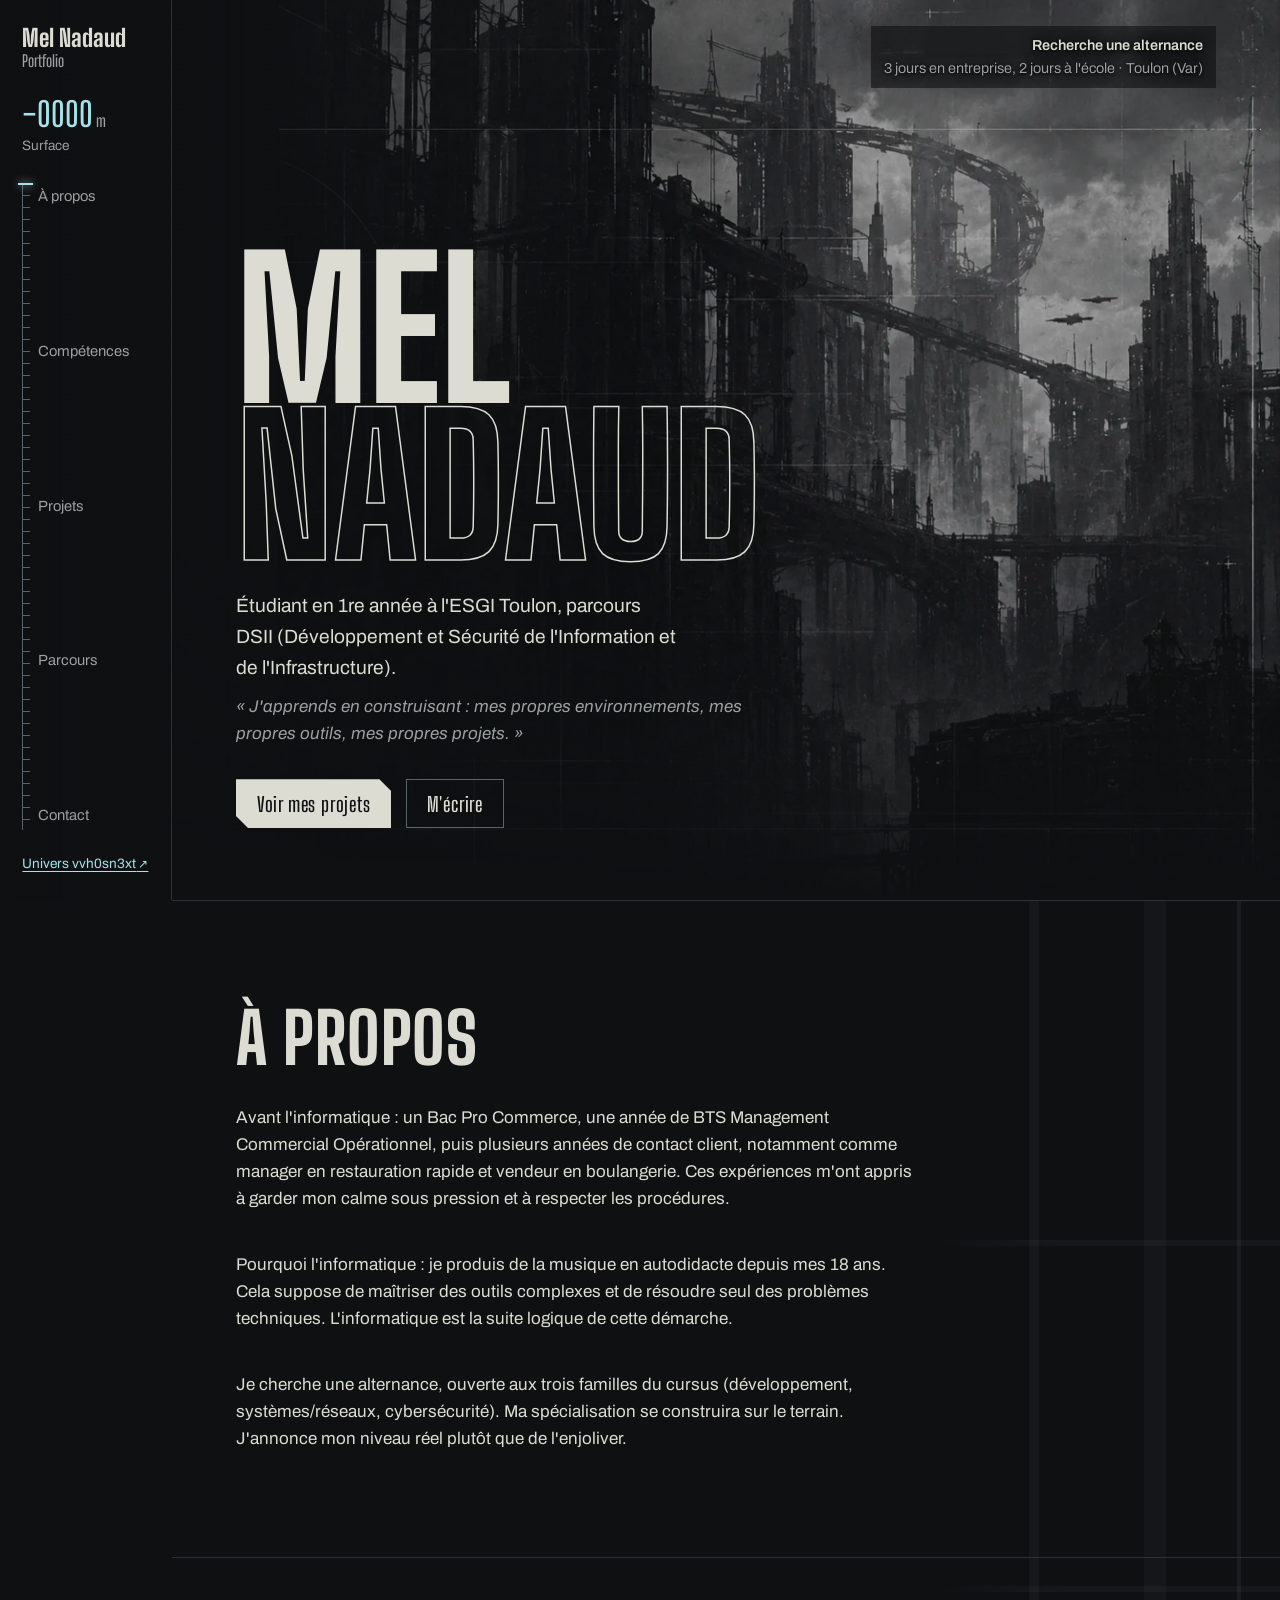
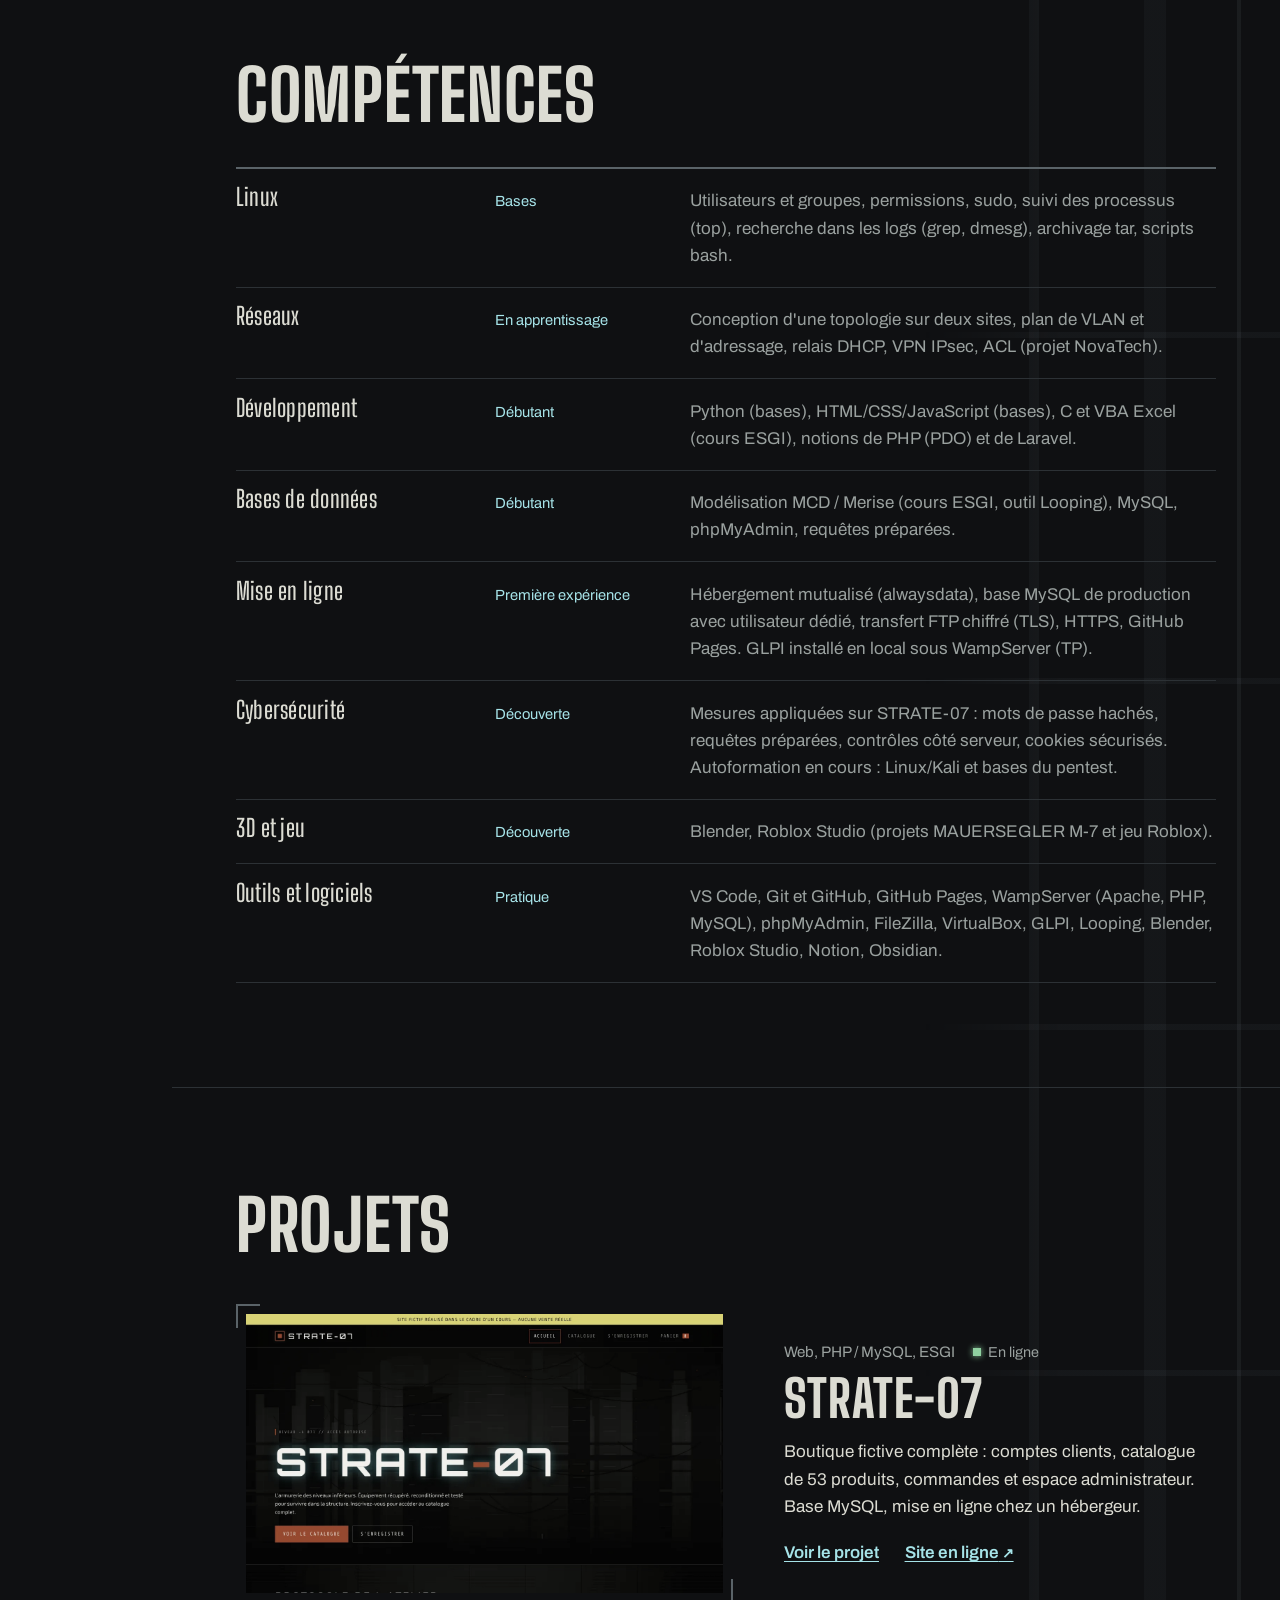
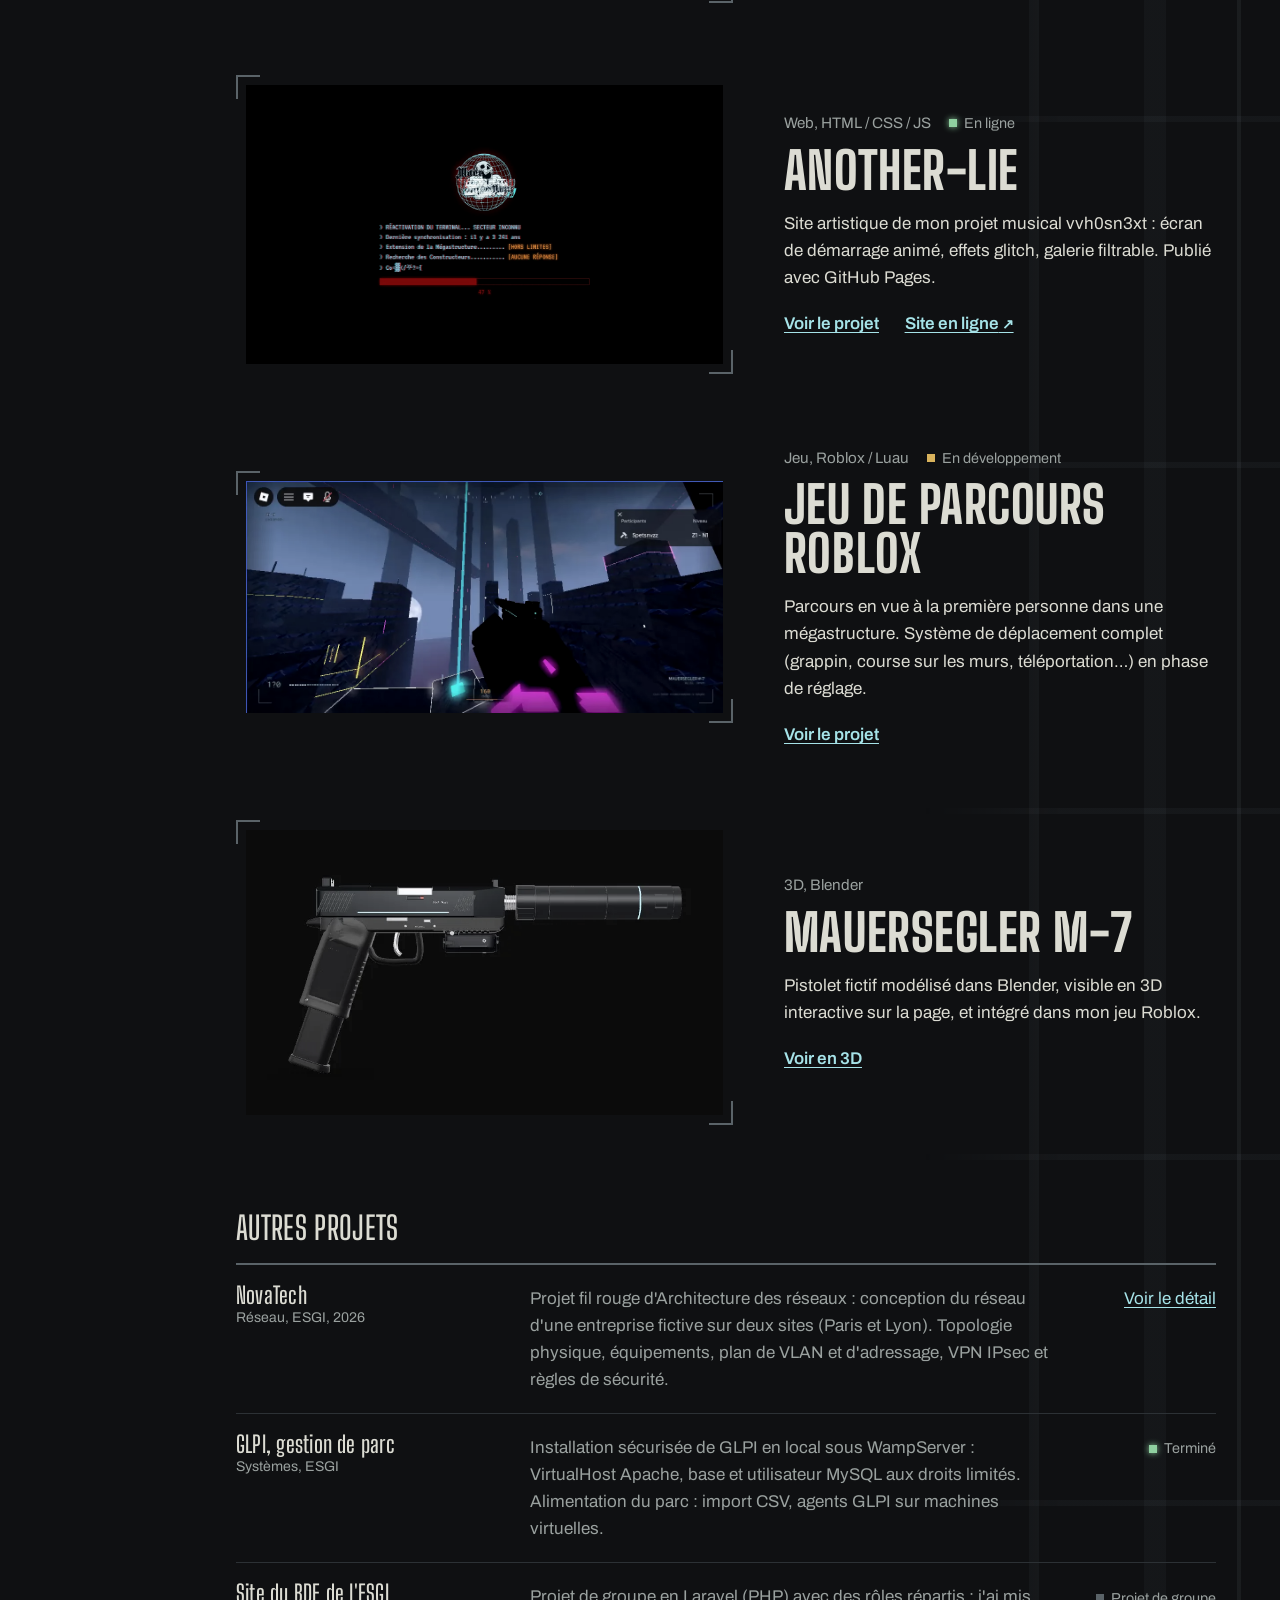
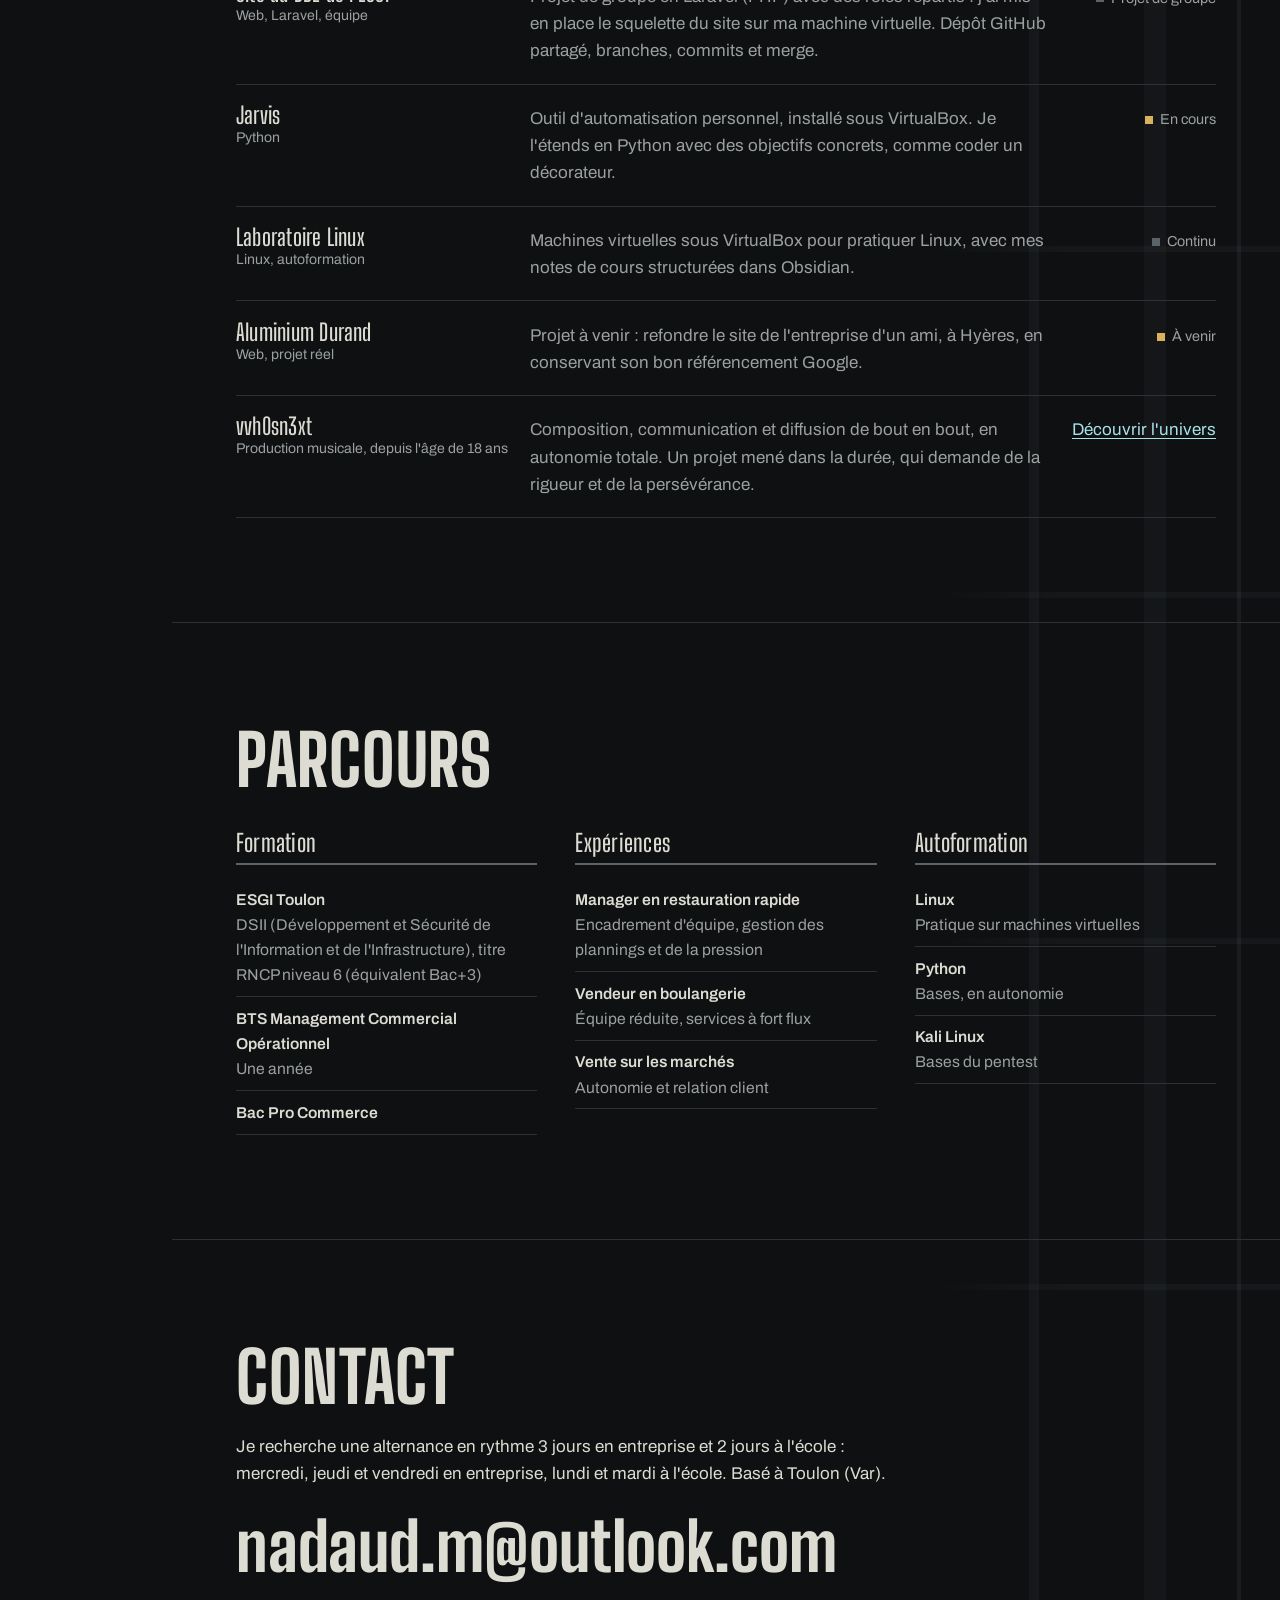
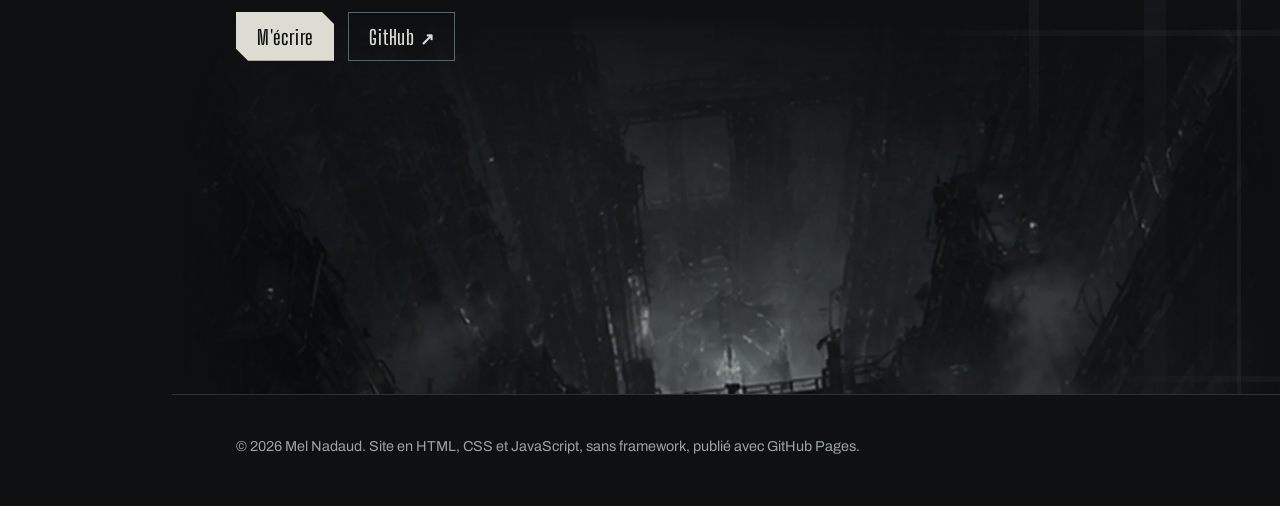
==== commit d4ec01f1: "GLPI terminé" ====
--- a/index.html
+++ b/index.html
@@ -122,8 +122,8 @@
         </article>
         <article class="entree-reg">
           <h3>GLPI, gestion de parc<span class="domaine">Systèmes, ESGI</span></h3>
-          <p>Installation sécurisée de GLPI en local sous WampServer : VirtualHost Apache, base et utilisateur MySQL aux droits limités. En cours : alimentation du parc (import CSV, agents GLPI sur machines virtuelles).</p>
-          <span class="statut cours">TP en cours</span>
+          <p>Installation sécurisée de GLPI en local sous WampServer : VirtualHost Apache, base et utilisateur MySQL aux droits limités. Alimentation du parc : import CSV, agents GLPI sur machines virtuelles.</p>
+          <span class="statut ligne">Terminé</span>
         </article>
         <article class="entree-reg">
           <h3>Site du BDE de l'ESGI<span class="domaine">Web, Laravel, équipe</span></h3>
